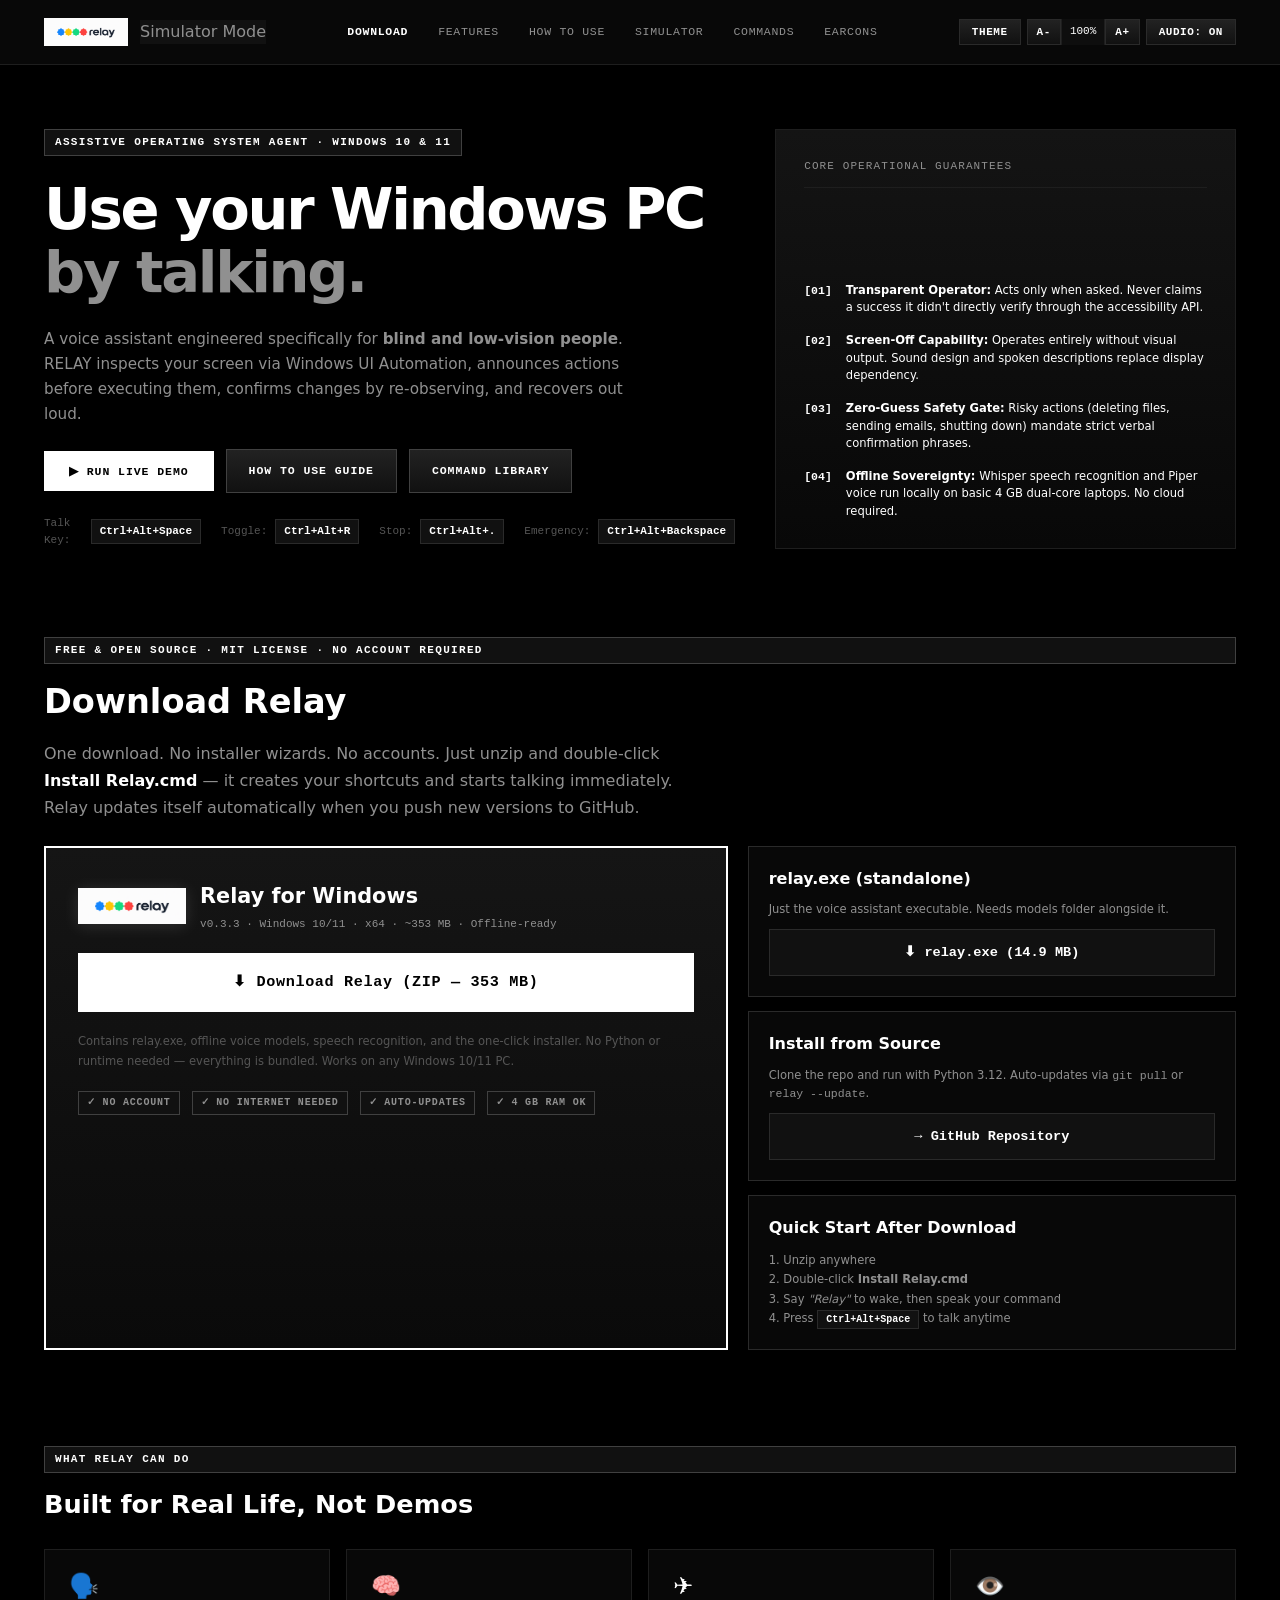
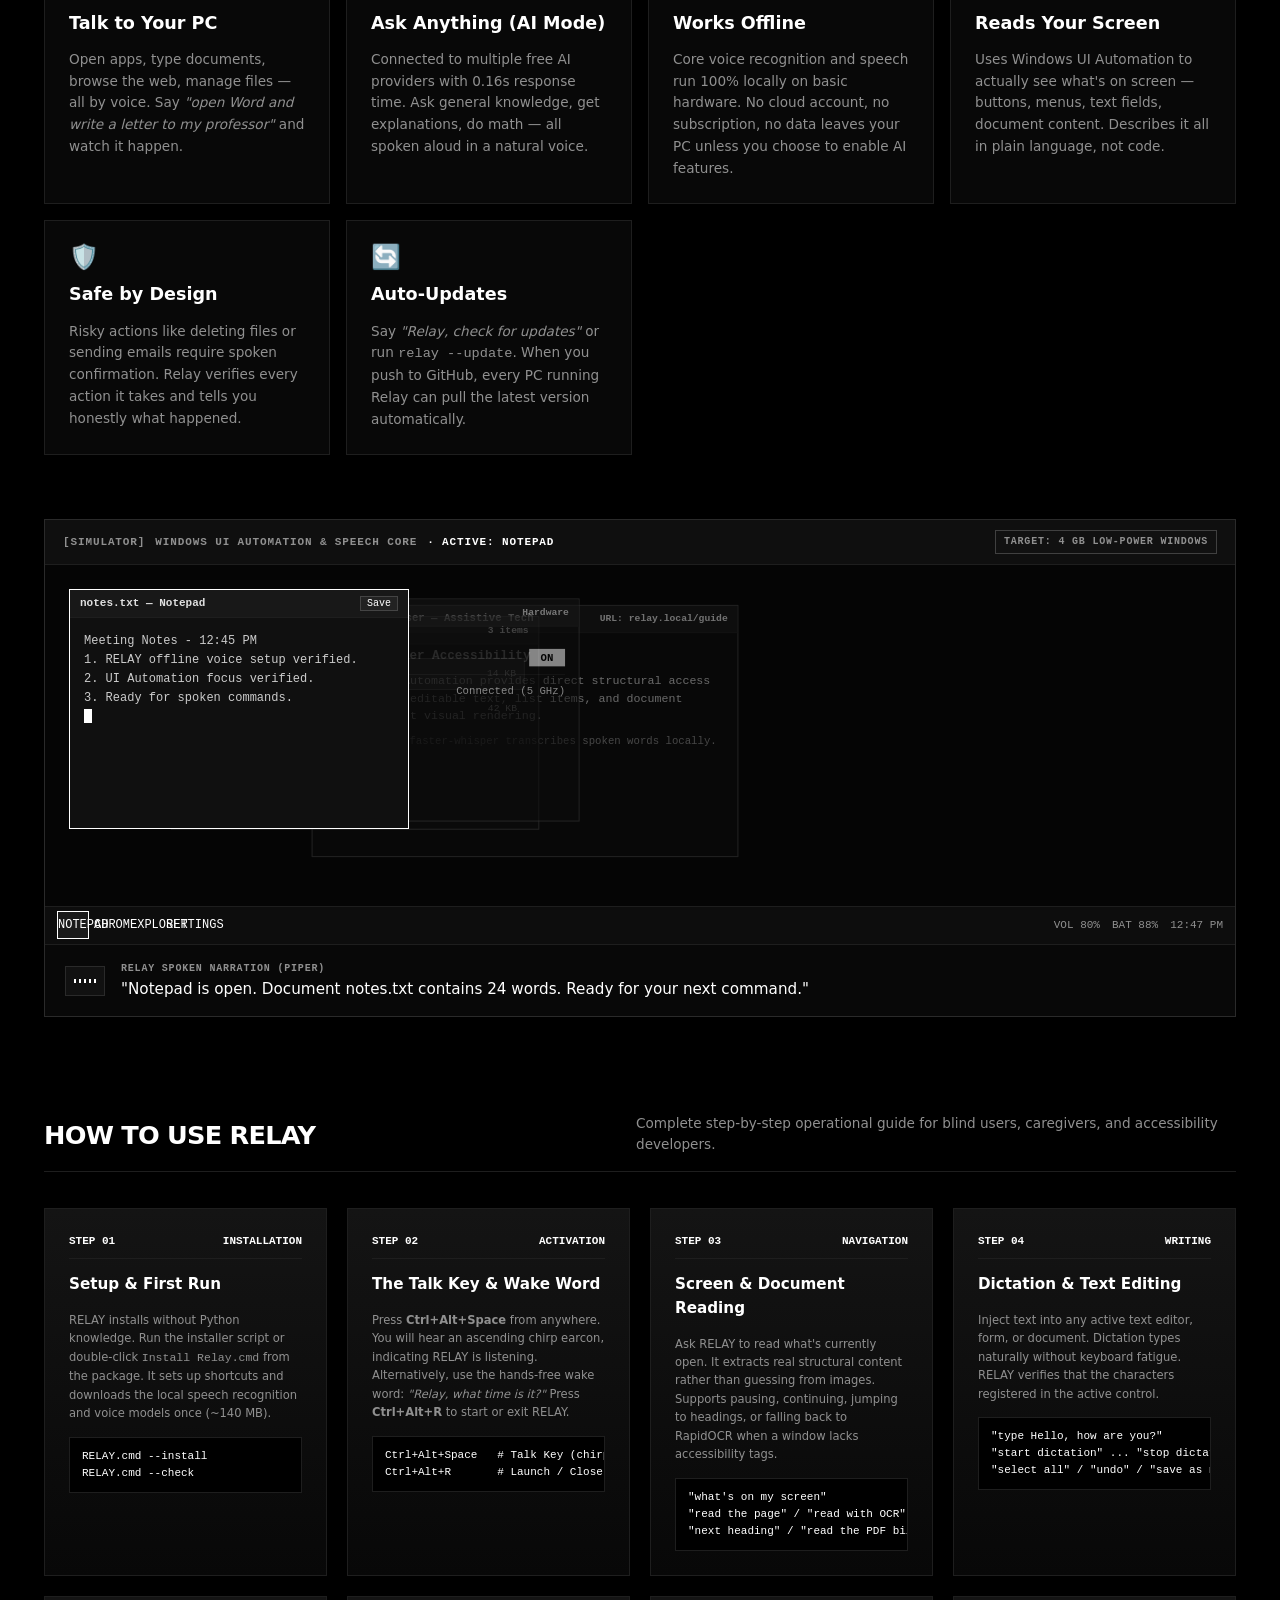
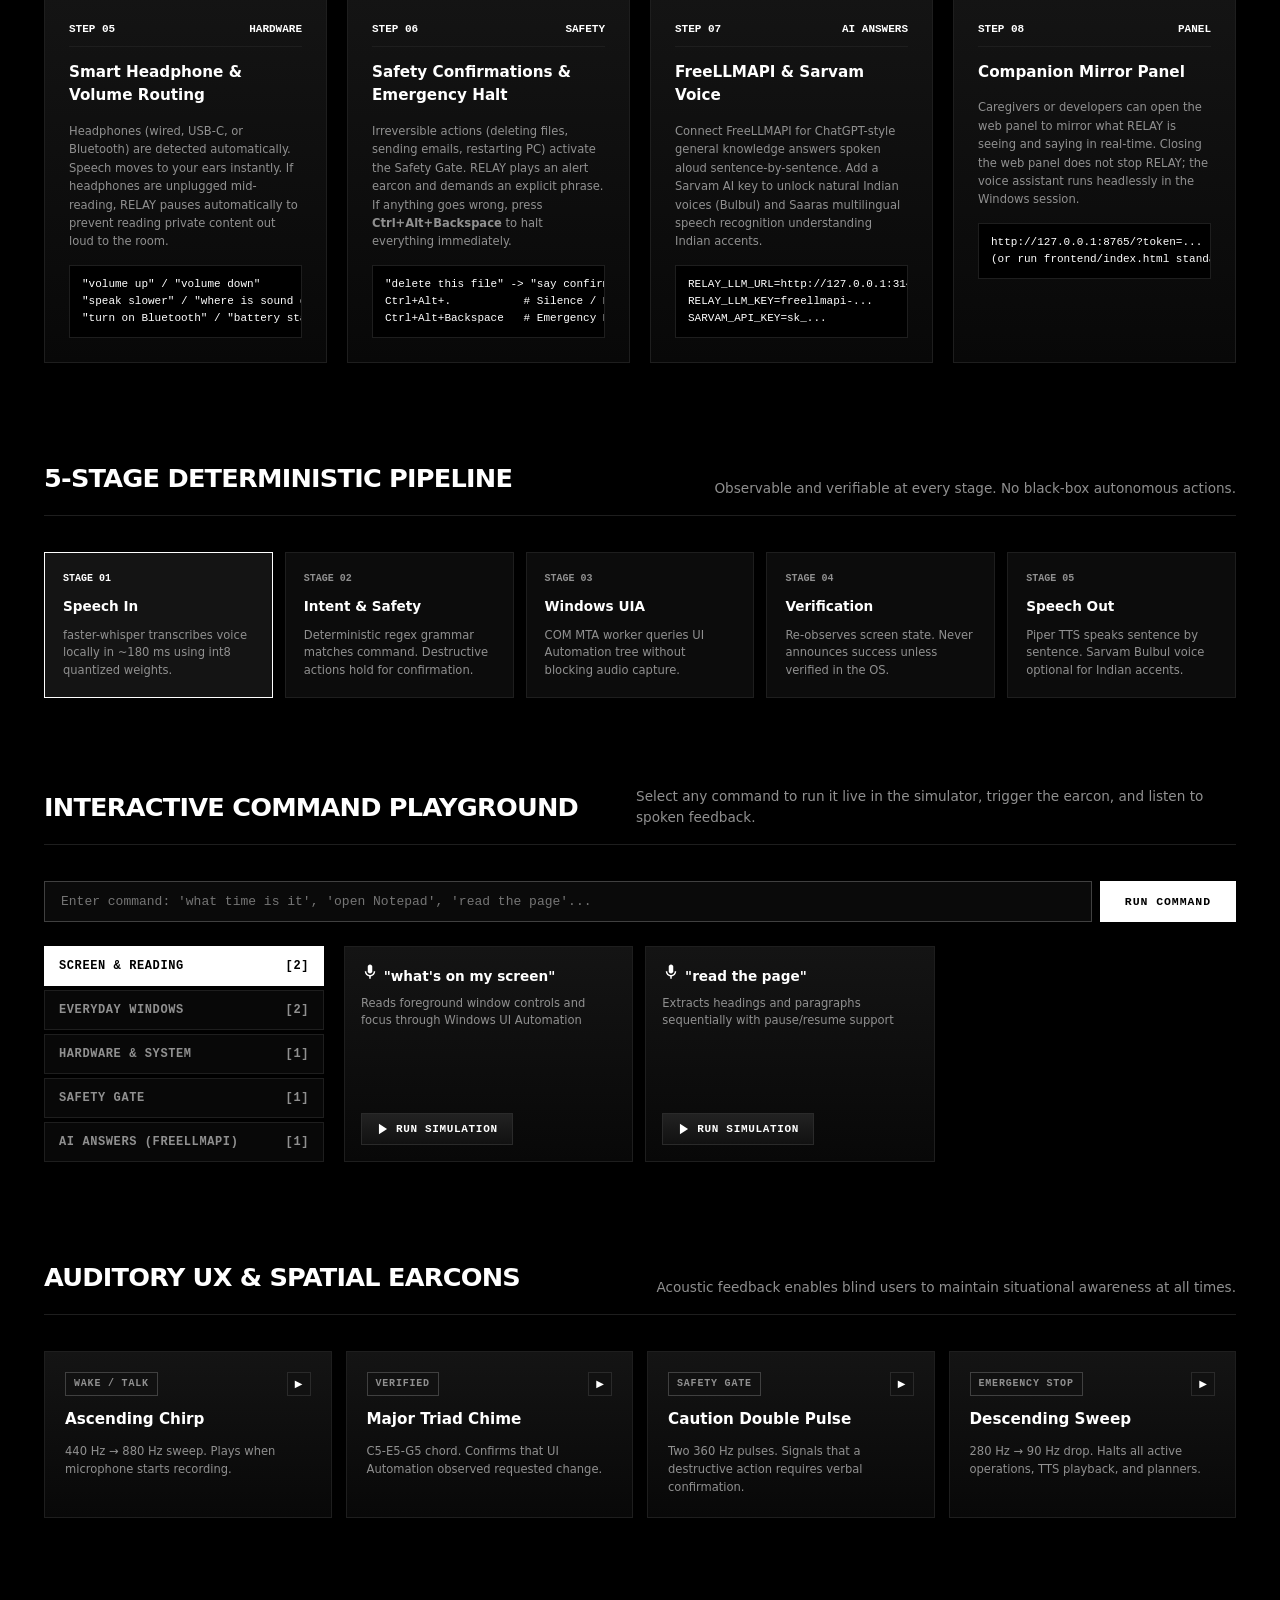
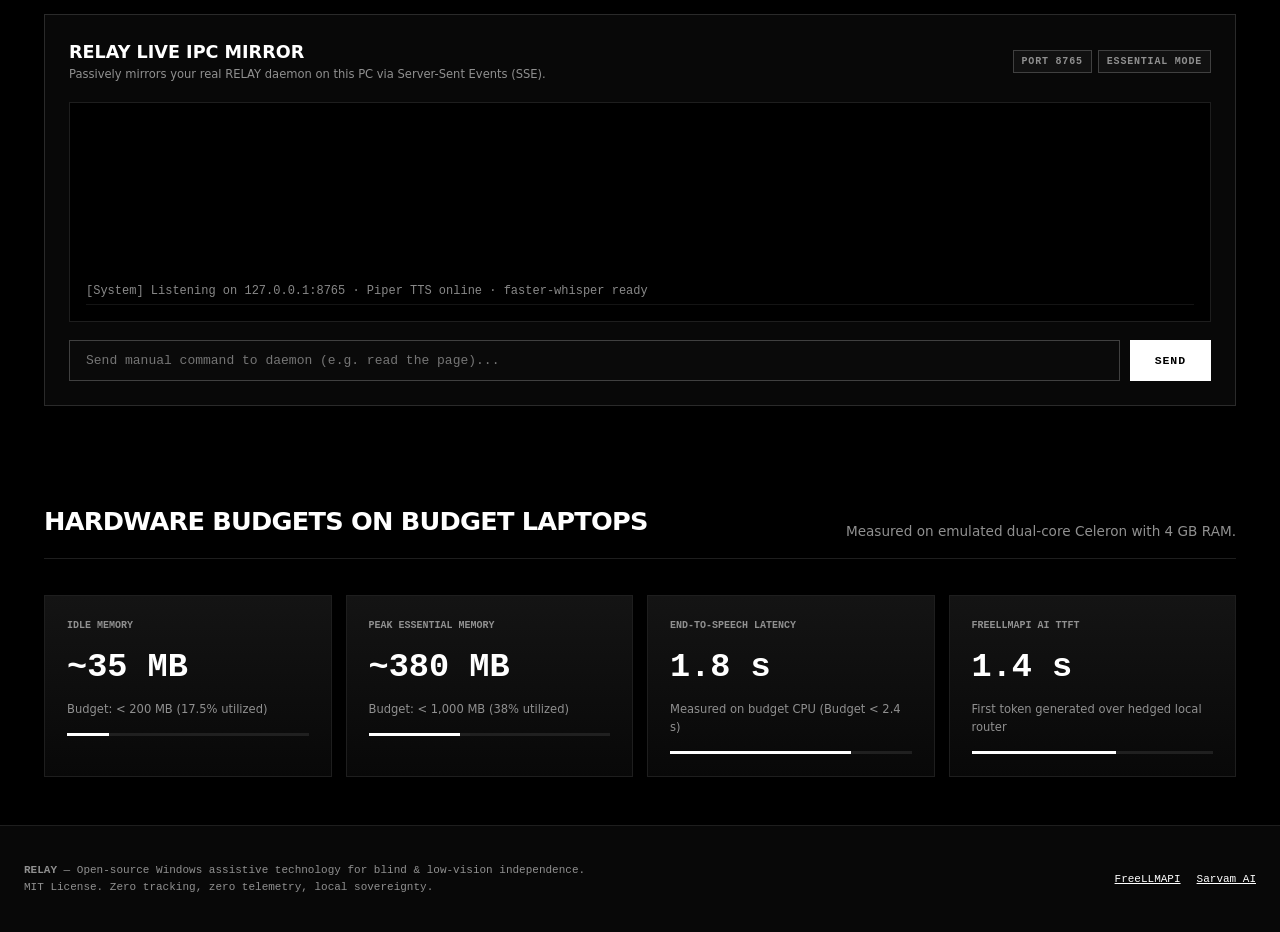
==== frontend/index.html @ c059db12 "v0.3.3: end-to-end production release — online AI routing, natural voice, auto-updates, download por" ====
<!DOCTYPE html>
<html lang="en" data-theme="dark">
<head>
  <meta charset="utf-8" />
  <meta name="viewport" content="width=device-width, initial-scale=1" />
  <title>RELAY — Accessible Windows Voice Assistant for Blind & Low-Vision Users</title>
  <meta name="description" content="RELAY is an accessible, transparent voice assistant designed for blind and low-vision individuals to use Windows 10 & 11 by talking. 100% offline core with UI Automation." />
  <link rel="stylesheet" href="style.css" />
</head>
<body>

  <!-- Screen Reader Live Announcer Region -->
  <div id="srAnnouncer" class="sr-only" role="status" aria-live="polite" aria-atomic="true"></div>

  <!-- Keyboard Skip Links -->
  <a href="#main-content" class="skip-link">Skip to main content</a>
  <a href="#how-to-use" class="skip-link">Skip to how to use guide</a>
  <a href="#simulator" class="skip-link">Skip to desktop simulator</a>
  <a href="#commands" class="skip-link">Skip to voice commands</a>

  <!-- Header -->
  <header class="app-header" role="banner">
    <div class="header-inner">
      <a href="#" class="brand" aria-label="RELAY Home">
        <img src="logo.png" alt="RELAY Logo" class="brand-logo-img" />
        <span class="sharp-badge live" id="ipcConnBadge">
          <span class="square-pulse" aria-hidden="true"></span>
          Live
        </span>
      </a>

      <!-- Navigation -->
      <nav class="nav-links" aria-label="Main Navigation">
        <a href="#download" class="nav-link" style="color:#ffffff; font-weight:700;">Download</a>
        <a href="#features" class="nav-link">Features</a>
        <a href="#how-to-use" class="nav-link">How to Use</a>
        <a href="#simulator" class="nav-link">Simulator</a>
        <a href="#commands" class="nav-link">Commands</a>
        <a href="#soundboard" class="nav-link">Earcons</a>
      </nav>

      <!-- Accessibility Toolset -->
      <div class="a11y-controls" role="toolbar" aria-label="Accessibility options">
        <button class="btn-ctrl" id="themeToggleBtn" type="button" title="Toggle Theme (Dark / High-Contrast / Light) [Alt+H]" aria-label="Toggle theme">
          <span>Theme</span>
        </button>

        <div style="display:flex; gap:1px; background:#1e1e1e;">
          <button class="btn-ctrl" id="fontMinusBtn" style="padding:6px 9px;" type="button" title="Decrease font size" aria-label="Decrease text size">A-</button>
          <span id="fontSizeIndicator" style="display:grid; place-items:center; font-family:var(--font-mono); font-size:11px; padding:0 8px; background:#0e0e0e; color:#fff;" aria-live="polite">100%</span>
          <button class="btn-ctrl" id="fontPlusBtn" style="padding:6px 9px;" type="button" title="Increase font size" aria-label="Increase text size">A+</button>
        </div>

        <button class="btn-ctrl active" id="soundToggleBtn" type="button" title="Toggle Sound Earcons" aria-label="Toggle audio cues" aria-pressed="true">
          <span>Audio: ON</span>
        </button>
      </div>
    </div>
  </header>

  <!-- Main Content -->
  <main id="main-content" role="main">

    <!-- Hero Section -->
    <section class="hero" aria-labelledby="hero-title">
      <div class="hero-grid">
        <div class="hero-copy">
          <div class="mono-tag">
            Assistive Operating System Agent · Windows 10 & 11
          </div>

          <h1 class="hero-title" id="hero-title">
            Use your Windows PC
            <span class="sub-heading">by talking.</span>
          </h1>

          <p class="hero-desc">
            A voice assistant engineered specifically for <strong>blind and low-vision people</strong>. RELAY inspects your screen via Windows UI Automation, announces actions before executing them, confirms changes by re-observing, and recovers out loud.
          </p>

          <div class="hero-actions">
            <button class="btn-sharp-primary" id="heroDemoBtn" type="button">
              <span>▶ Run Live Demo</span>
            </button>
            <a href="#how-to-use" class="btn-sharp-secondary">How to Use Guide</a>
            <a href="#commands" class="btn-sharp-secondary">Command Library</a>
          </div>

          <div class="keycap-row" aria-label="Keyboard Shortcuts">
            <span>Talk Key:</span> <kbd class="kbd">Ctrl+Alt+Space</kbd>
            <span style="margin-left:12px;">Toggle:</span> <kbd class="kbd">Ctrl+Alt+R</kbd>
            <span style="margin-left:12px;">Stop:</span> <kbd class="kbd">Ctrl+Alt+.</kbd>
            <span style="margin-left:12px;">Emergency:</span> <kbd class="kbd">Ctrl+Alt+Backspace</kbd>
          </div>
        </div>

        <!-- Principles Box -->
        <div class="hero-box">
          <div class="hero-box-header">Core Operational Guarantees</div>
          <ul class="principle-list">
            <li class="principle-item">
              <span class="principle-num">[01]</span>
              <span><strong>Transparent Operator:</strong> Acts only when asked. Never claims a success it didn't directly verify through the accessibility API.</span>
            </li>
            <li class="principle-item">
              <span class="principle-num">[02]</span>
              <span><strong>Screen-Off Capability:</strong> Operates entirely without visual output. Sound design and spoken descriptions replace display dependency.</span>
            </li>
            <li class="principle-item">
              <span class="principle-num">[03]</span>
              <span><strong>Zero-Guess Safety Gate:</strong> Risky actions (deleting files, sending emails, shutting down) mandate strict verbal confirmation phrases.</span>
            </li>
            <li class="principle-item">
              <span class="principle-num">[04]</span>
              <span><strong>Offline Sovereignty:</strong> Whisper speech recognition and Piper voice run locally on basic 4 GB dual-core laptops. No cloud required.</span>
            </li>
          </ul>
        </div>
      </div>
    </section>

    <!-- ============================================================
         DOWNLOAD PORTAL
         ============================================================ -->
    <section class="download-section" id="download" aria-labelledby="dl-heading">
      <div class="mono-tag">Free &amp; Open Source · MIT License · No Account Required</div>
      <h2 id="dl-heading" style="font-size:var(--text-3xl); font-weight:800; color:#ffffff; margin:12px 0;">
        Download Relay
      </h2>
      <p style="color:var(--text-secondary); max-width:640px; line-height:1.7;">
        One download. No installer wizards. No accounts. Just unzip and double-click
        <strong style="color:#fff">Install Relay.cmd</strong> — it creates your shortcuts and starts talking immediately.
        Relay updates itself automatically when you push new versions to GitHub.
      </p>

      <div class="download-grid">
        <!-- Primary Download Card -->
        <div class="download-hero-card">
          <div style="display:flex; align-items:center; gap:14px;">
            <img src="logo.png" alt="" class="hero-logo-img" style="max-height:36px;" />
            <div>
              <div style="font-size:var(--text-xl); font-weight:800; color:#fff;">Relay for Windows</div>
              <div style="font-family:var(--font-mono); font-size:11px; color:var(--text-secondary); margin-top:4px;">
                v0.3.3 · Windows 10/11 · x64 · ~353 MB · Offline-ready
              </div>
            </div>
          </div>

          <a href="downloads/Relay-v0.3.3-Windows-x64.zip" class="btn-download-primary" download>
            ⬇ Download Relay (ZIP — 353 MB)
          </a>

          <div style="font-size:var(--text-xs); color:var(--text-muted); line-height:1.7;">
            Contains relay.exe, offline voice models, speech recognition, and the one-click installer.
            No Python or runtime needed — everything is bundled. Works on any Windows 10/11 PC.
          </div>

          <div style="display:flex; gap:12px; flex-wrap:wrap;">
            <span class="sharp-badge">✓ No account</span>
            <span class="sharp-badge">✓ No internet needed</span>
            <span class="sharp-badge">✓ Auto-updates</span>
            <span class="sharp-badge">✓ 4 GB RAM OK</span>
          </div>
        </div>

        <!-- Side Options -->
        <div class="download-side-col">
          <div class="download-option-card">
            <div style="font-weight:700; color:#fff;">relay.exe (standalone)</div>
            <div style="font-size:var(--text-xs); color:var(--text-secondary);">
              Just the voice assistant executable. Needs models folder alongside it.
            </div>
            <a href="downloads/relay.exe" class="btn-download-secondary" download>
              ⬇ relay.exe (14.9 MB)
            </a>
          </div>

          <div class="download-option-card">
            <div style="font-weight:700; color:#fff;">Install from Source</div>
            <div style="font-size:var(--text-xs); color:var(--text-secondary);">
              Clone the repo and run with Python 3.12. Auto-updates via <code>git pull</code> or <code>relay --update</code>.
            </div>
            <a href="https://github.com/nagasaipradhyumnapoola/relay" target="_blank" class="btn-download-secondary">
              → GitHub Repository
            </a>
          </div>

          <div class="download-option-card">
            <div style="font-weight:700; color:#fff;">Quick Start After Download</div>
            <div style="font-size:var(--text-xs); color:var(--text-secondary); line-height:1.7;">
              1. Unzip anywhere<br>
              2. Double-click <strong>Install Relay.cmd</strong><br>
              3. Say <em>"Relay"</em> to wake, then speak your command<br>
              4. Press <kbd class="kbd" style="font-size:10px;">Ctrl+Alt+Space</kbd> to talk anytime
            </div>
          </div>
        </div>
      </div>
    </section>

    <!-- ============================================================
         FEATURES SHOWCASE
         ============================================================ -->
    <section class="download-section" id="features" aria-labelledby="features-heading">
      <div class="mono-tag">What Relay Can Do</div>
      <h2 id="features-heading" style="font-size:var(--text-2xl); font-weight:800; color:#ffffff; margin:12px 0;">
        Built for Real Life, Not Demos
      </h2>

      <div class="breakthrough-grid">
        <div class="breakthrough-card">
          <div class="breakthrough-icon">🗣️</div>
          <div class="breakthrough-title">Talk to Your PC</div>
          <div class="breakthrough-desc">
            Open apps, type documents, browse the web, manage files — all by voice.
            Say <em>"open Word and write a letter to my professor"</em> and watch it happen.
          </div>
        </div>

        <div class="breakthrough-card">
          <div class="breakthrough-icon">🧠</div>
          <div class="breakthrough-title">Ask Anything (AI Mode)</div>
          <div class="breakthrough-desc">
            Connected to multiple free AI providers with 0.16s response time. Ask general knowledge,
            get explanations, do math — all spoken aloud in a natural voice.
          </div>
        </div>

        <div class="breakthrough-card">
          <div class="breakthrough-icon">✈️</div>
          <div class="breakthrough-title">Works Offline</div>
          <div class="breakthrough-desc">
            Core voice recognition and speech run 100% locally on basic hardware.
            No cloud account, no subscription, no data leaves your PC unless you choose to enable AI features.
          </div>
        </div>

        <div class="breakthrough-card">
          <div class="breakthrough-icon">👁️</div>
          <div class="breakthrough-title">Reads Your Screen</div>
          <div class="breakthrough-desc">
            Uses Windows UI Automation to actually see what's on screen — buttons, menus, text fields,
            document content. Describes it all in plain language, not code.
          </div>
        </div>

        <div class="breakthrough-card">
          <div class="breakthrough-icon">🛡️</div>
          <div class="breakthrough-title">Safe by Design</div>
          <div class="breakthrough-desc">
            Risky actions like deleting files or sending emails require spoken confirmation.
            Relay verifies every action it takes and tells you honestly what happened.
          </div>
        </div>

        <div class="breakthrough-card">
          <div class="breakthrough-icon">🔄</div>
          <div class="breakthrough-title">Auto-Updates</div>
          <div class="breakthrough-desc">
            Say <em>"Relay, check for updates"</em> or run <code>relay --update</code>.
            When you push to GitHub, every PC running Relay can pull the latest version automatically.
          </div>
        </div>
      </div>
    </section>

    <!-- Interactive Desktop & UI Automation Simulator -->
    <section class="hero" id="simulator" style="padding-top:16px;" aria-labelledby="sim-heading">
      <div class="sim-container">
        <!-- Simulator Window Header -->
        <div class="sim-header">
          <div class="sim-title" id="sim-heading">
            <span>[SIMULATOR]</span>
            <span>Windows UI Automation & Speech Core</span>
            <span style="color:#ffffff;">· Active: <span id="currentActiveApp">Notepad</span></span>
          </div>
          <div class="sharp-badge">
            Target: 4 GB Low-Power Windows
          </div>
        </div>

        <!-- Simulated Desktop Canvas -->
        <div class="sim-desktop" id="simDesktop" aria-label="Simulated Windows Desktop">

          <!-- UI Automation Dynamic Highlight Box -->
          <div class="sim-focus-box" id="simFocusBox" aria-hidden="true"></div>

          <!-- App Window: Notepad -->
          <div class="sim-app-window active" id="simNotepadWindow" style="top:24px; left:24px; width:340px; height:240px;">
            <div class="sim-app-titlebar">
              <span>notes.txt — Notepad</span>
              <button id="notepadSaveBtn" style="background:#222; border:1px solid #444; color:#fff; padding:1px 6px; font-size:10px; font-family:var(--font-mono); cursor:pointer;">Save</button>
            </div>
            <div class="sim-app-content" id="simNotepadContent">
              Meeting Notes - 12:45 PM<br />
              1. RELAY offline voice setup verified.<br />
              2. UI Automation focus verified.<br />
              3. Ready for spoken commands.<br />
              <span style="display:inline-block; width:8px; height:14px; background:#fff; animation:squareBlink 1s infinite;"></span>
            </div>
          </div>

          <!-- App Window: Google Chrome -->
          <div class="sim-app-window inactive" id="simChromeWindow" style="top:36px; left:260px; width:440px; height:260px;">
            <div class="sim-app-titlebar">
              <span>Chromium Browser — Assistive Tech</span>
              <span style="font-size:10px;">URL: relay.local/guide</span>
            </div>
            <div class="sim-app-content">
              <h4 style="color:#ffffff; margin-bottom:6px; font-size:13px;">Screen Reader Accessibility</h4>
              <p id="chromeArticleP1" style="line-height:1.5; margin-bottom:8px;">
                Windows UI Automation provides direct structural access to buttons, editable text, list items, and document trees without visual rendering.
              </p>
              <p style="color:#888; font-size:11px;">Paragraph 2: faster-whisper transcribes spoken words locally.</p>
            </div>
          </div>

          <!-- App Window: File Explorer -->
          <div class="sim-app-window inactive" id="simExplorerWindow" style="top:48px; left:120px; width:380px; height:220px;">
            <div class="sim-app-titlebar">
              <span>File Explorer — Documents</span>
              <span style="font-size:10px;">3 items</span>
            </div>
            <div class="sim-app-content">
              <div id="explorerSelectedItem" style="padding:6px 8px; background:#222; border:1px solid #444; display:flex; align-items:center; gap:8px;">
                <span>[FILE]</span>
                <strong>report-draft.docx</strong>
                <span style="margin-left:auto; font-size:10px; color:#888;">14 KB</span>
              </div>
              <div style="padding:6px 8px; display:flex; align-items:center; gap:8px; margin-top:4px;">
                <span>[FILE]</span>
                <span>budget-2026.xlsx</span>
                <span style="margin-left:auto; font-size:10px; color:#888;">42 KB</span>
              </div>
            </div>
          </div>

          <!-- App Window: Windows Settings -->
          <div class="sim-app-window inactive" id="simSettingsWindow" style="top:30px; left:180px; width:360px; height:230px;">
            <div class="sim-app-titlebar">
              <span>Windows Settings — Devices</span>
              <span style="font-size:10px;">Hardware</span>
            </div>
            <div class="sim-app-content">
              <div style="display:flex; justify-content:space-between; align-items:center; padding:8px 0; border-bottom:1px solid #222;">
                <span>Bluetooth</span>
                <button id="btToggleSwitch" style="background:#ffffff; color:#000; border:none; padding:3px 12px; font-weight:800; font-size:11px; font-family:var(--font-mono);">ON</button>
              </div>
              <div style="display:flex; justify-content:space-between; align-items:center; padding:8px 0;">
                <span>Wi-Fi Network</span>
                <span style="color:#ffffff; font-size:11px;">Connected (5 GHz)</span>
              </div>
            </div>
          </div>

          <!-- Taskbar -->
          <div class="sim-taskbar" role="toolbar" aria-label="Simulated Windows Taskbar">
            <div class="sim-taskbar-apps">
              <button class="sim-taskbar-icon running" id="tbNotepad" type="button" title="Notepad">NOTEPAD</button>
              <button class="sim-taskbar-icon" id="tbChrome" type="button" title="Chrome">CHROME</button>
              <button class="sim-taskbar-icon" id="tbExplorer" type="button" title="File Explorer">EXPLORER</button>
              <button class="sim-taskbar-icon" id="tbSettings" type="button" title="Settings">SETTINGS</button>
            </div>
            <div class="sim-taskbar-tray">
              <span>VOL 80%</span>
              <span>BAT 88%</span>
              <span id="desktopClock">12:47 PM</span>
            </div>
          </div>

        </div>

        <!-- Spoken Audio Narration Banner -->
        <div class="sim-speech-banner" role="region" aria-label="Speech Output">
          <div class="sim-waveform-box" id="simWaveform" title="Speech audio waveform" aria-hidden="true">
            <span class="waveform-bar"></span>
            <span class="waveform-bar"></span>
            <span class="waveform-bar"></span>
            <span class="waveform-bar"></span>
            <span class="waveform-bar"></span>
          </div>
          <div>
            <div class="sim-voice-tag" id="simVoiceTag">RELAY Spoken Narration (Piper)</div>
            <div class="sim-speech-text" id="simSpeechText" aria-live="polite">
              "Notepad is open. Document notes.txt contains 24 words. Ready for your next command."
            </div>
          </div>
        </div>
      </div>
    </section>

    <!-- Comprehensive HOW TO USE Section -->
    <section class="how-to-section" id="how-to-use" aria-labelledby="how-to-heading">
      <div class="section-head">
        <h2 id="how-to-heading">How to Use RELAY</h2>
        <p>Complete step-by-step operational guide for blind users, caregivers, and accessibility developers.</p>
      </div>

      <div class="how-to-grid">
        <!-- Step 1 -->
        <div class="how-to-card">
          <div class="how-to-step-num">
            <span>STEP 01</span>
            <span>INSTALLATION</span>
          </div>
          <h3>Setup & First Run</h3>
          <p>
            RELAY installs without Python knowledge. Run the installer script or double-click <code>Install Relay.cmd</code> from the package. It sets up shortcuts and downloads the local speech recognition and voice models once (~140 MB).
          </p>
          <div class="code-snippet">RELAY.cmd --install
RELAY.cmd --check</div>
        </div>

        <!-- Step 2 -->
        <div class="how-to-card">
          <div class="how-to-step-num">
            <span>STEP 02</span>
            <span>ACTIVATION</span>
          </div>
          <h3>The Talk Key & Wake Word</h3>
          <p>
            Press <strong>Ctrl+Alt+Space</strong> from anywhere. You will hear an ascending chirp earcon, indicating RELAY is listening. Alternatively, use the hands-free wake word: <em>"Relay, what time is it?"</em> Press <strong>Ctrl+Alt+R</strong> to start or exit RELAY.
          </p>
          <div class="code-snippet">Ctrl+Alt+Space   # Talk Key (chirp)
Ctrl+Alt+R       # Launch / Close RELAY</div>
        </div>

        <!-- Step 3 -->
        <div class="how-to-card">
          <div class="how-to-step-num">
            <span>STEP 03</span>
            <span>NAVIGATION</span>
          </div>
          <h3>Screen & Document Reading</h3>
          <p>
            Ask RELAY to read what's currently open. It extracts real structural content rather than guessing from images. Supports pausing, continuing, jumping to headings, or falling back to RapidOCR when a window lacks accessibility tags.
          </p>
          <div class="code-snippet">"what's on my screen"
"read the page" / "read with OCR"
"next heading" / "read the PDF bill"</div>
        </div>

        <!-- Step 4 -->
        <div class="how-to-card">
          <div class="how-to-step-num">
            <span>STEP 04</span>
            <span>WRITING</span>
          </div>
          <h3>Dictation & Text Editing</h3>
          <p>
            Inject text into any active text editor, form, or document. Dictation types naturally without keyboard fatigue. RELAY verifies that the characters registered in the active control.
          </p>
          <div class="code-snippet">"type Hello, how are you?"
"start dictation" ... "stop dictation"
"select all" / "undo" / "save as notes"</div>
        </div>

        <!-- Step 5 -->
        <div class="how-to-card">
          <div class="how-to-step-num">
            <span>STEP 05</span>
            <span>HARDWARE</span>
          </div>
          <h3>Smart Headphone & Volume Routing</h3>
          <p>
            Headphones (wired, USB-C, or Bluetooth) are detected automatically. Speech moves to your ears instantly. If headphones are unplugged mid-reading, RELAY pauses automatically to prevent reading private content out loud to the room.
          </p>
          <div class="code-snippet">"volume up" / "volume down"
"speak slower" / "where is sound going"
"turn on Bluetooth" / "battery status"</div>
        </div>

        <!-- Step 6 -->
        <div class="how-to-card">
          <div class="how-to-step-num">
            <span>STEP 06</span>
            <span>SAFETY</span>
          </div>
          <h3>Safety Confirmations & Emergency Halt</h3>
          <p>
            Irreversible actions (deleting files, sending emails, restarting PC) activate the Safety Gate. RELAY plays an alert earcon and demands an explicit phrase. If anything goes wrong, press <strong>Ctrl+Alt+Backspace</strong> to halt everything immediately.
          </p>
          <div class="code-snippet">"delete this file" -> "say confirm delete"
Ctrl+Alt+.           # Silence / Pause
Ctrl+Alt+Backspace   # Emergency Halt</div>
        </div>

        <!-- Step 7 -->
        <div class="how-to-card">
          <div class="how-to-step-num">
            <span>STEP 07</span>
            <span>AI ANSWERS</span>
          </div>
          <h3>FreeLLMAPI & Sarvam Voice</h3>
          <p>
            Connect FreeLLMAPI for ChatGPT-style general knowledge answers spoken aloud sentence-by-sentence. Add a Sarvam AI key to unlock natural Indian voices (Bulbul) and Saaras multilingual speech recognition understanding Indian accents.
          </p>
          <div class="code-snippet">RELAY_LLM_URL=http://127.0.0.1:31415/v1
RELAY_LLM_KEY=freellmapi-...
SARVAM_API_KEY=sk_...</div>
        </div>

        <!-- Step 8 -->
        <div class="how-to-card">
          <div class="how-to-step-num">
            <span>STEP 08</span>
            <span>PANEL</span>
          </div>
          <h3>Companion Mirror Panel</h3>
          <p>
            Caregivers or developers can open the web panel to mirror what RELAY is seeing and saying in real-time. Closing the web panel does not stop RELAY; the voice assistant runs headlessly in the Windows session.
          </p>
          <div class="code-snippet">http://127.0.0.1:8765/?token=...
(or run frontend/index.html standalone)</div>
        </div>
      </div>
    </section>

    <!-- Transparent Operator Pipeline Stepper -->
    <section class="pipeline-section" id="pipeline" aria-labelledby="pipeline-heading">
      <div class="section-head">
        <h2 id="pipeline-heading">5-Stage Deterministic Pipeline</h2>
        <p>Observable and verifiable at every stage. No black-box autonomous actions.</p>
      </div>

      <div class="pipeline-stepper" id="pipelineStepper" role="list" aria-label="Execution Pipeline Steps">
        <div class="pipe-card active-step" id="pipeStep-0" role="listitem">
          <span class="pipe-badge">STAGE 01</span>
          <h3>Speech In</h3>
          <p>faster-whisper transcribes voice locally in ~180 ms using int8 quantized weights.</p>
        </div>
        <div class="pipe-card" id="pipeStep-1" role="listitem">
          <span class="pipe-badge">STAGE 02</span>
          <h3>Intent & Safety</h3>
          <p>Deterministic regex grammar matches command. Destructive actions hold for confirmation.</p>
        </div>
        <div class="pipe-card" id="pipeStep-2" role="listitem">
          <span class="pipe-badge">STAGE 03</span>
          <h3>Windows UIA</h3>
          <p>COM MTA worker queries UI Automation tree without blocking audio capture.</p>
        </div>
        <div class="pipe-card" id="pipeStep-3" role="listitem">
          <span class="pipe-badge">STAGE 04</span>
          <h3>Verification</h3>
          <p>Re-observes screen state. Never announces success unless verified in the OS.</p>
        </div>
        <div class="pipe-card" id="pipeStep-4" role="listitem">
          <span class="pipe-badge">STAGE 05</span>
          <h3>Speech Out</h3>
          <p>Piper TTS speaks sentence by sentence. Sarvam Bulbul voice optional for Indian accents.</p>
        </div>
      </div>
    </section>

    <!-- Voice Command Playground -->
    <section class="playground-section" id="commands" aria-labelledby="commands-heading">
      <div class="section-head">
        <h2 id="commands-heading">Interactive Command Playground</h2>
        <p>Select any command to run it live in the simulator, trigger the earcon, and listen to spoken feedback.</p>
      </div>

      <!-- Custom Command Input Bar -->
      <form id="customCmdForm" style="display:flex; gap:8px; margin-bottom:24px;" role="search" aria-label="Try a custom command">
        <label for="customCmdInput" class="sr-only">Type or state a command</label>
        <input type="text" id="customCmdInput" class="mirror-input" placeholder="Enter command: 'what time is it', 'open Notepad', 'read the page'..." autocomplete="off" />
        <button type="submit" class="btn-sharp-primary" style="flex-shrink:0;">
          <span>Run Command</span>
        </button>
      </form>

      <div class="playground-grid">
        <!-- Categories -->
        <aside class="category-nav" role="tablist" aria-label="Command categories">
          <button class="cat-btn active" role="tab" aria-selected="true" data-category="screen">
            <span>Screen & Reading</span>
            <span>[2]</span>
          </button>
          <button class="cat-btn" role="tab" aria-selected="false" data-category="everyday">
            <span>Everyday Windows</span>
            <span>[2]</span>
          </button>
          <button class="cat-btn" role="tab" aria-selected="false" data-category="hardware">
            <span>Hardware & System</span>
            <span>[1]</span>
          </button>
          <button class="cat-btn" role="tab" aria-selected="false" data-category="safety">
            <span>Safety Gate</span>
            <span>[1]</span>
          </button>
          <button class="cat-btn" role="tab" aria-selected="false" data-category="ai">
            <span>AI Answers (FreeLLMAPI)</span>
            <span>[1]</span>
          </button>
        </aside>

        <!-- Command Cards -->
        <div class="command-cards-container" id="commandCardsGrid" role="tabpanel" aria-label="Commands">
          <!-- Dynamically populated via JS -->
        </div>
      </div>
    </section>

    <!-- Sound Design & Earcon Soundboard -->
    <section class="soundboard-section" id="soundboard" aria-labelledby="sound-heading">
      <div class="section-head">
        <h2 id="sound-heading">Auditory UX & Spatial Earcons</h2>
        <p>Acoustic feedback enables blind users to maintain situational awareness at all times.</p>
      </div>

      <div class="soundboard-grid">
        <div class="sound-card" data-sound="listen" tabindex="0" role="button" aria-label="Play Wake and Listen Earcon">
          <div class="sound-header">
            <span class="sharp-badge">WAKE / TALK</span>
            <div class="sound-play-icon" aria-hidden="true">▶</div>
          </div>
          <h3 style="font-size:var(--text-base); font-weight:700;">Ascending Chirp</h3>
          <p style="font-size:var(--text-xs); color:var(--text-secondary);">440 Hz → 880 Hz sweep. Plays when microphone starts recording.</p>
        </div>

        <div class="sound-card" data-sound="success" tabindex="0" role="button" aria-label="Play Verified Success Earcon">
          <div class="sound-header">
            <span class="sharp-badge">VERIFIED</span>
            <div class="sound-play-icon" aria-hidden="true">▶</div>
          </div>
          <h3 style="font-size:var(--text-base); font-weight:700;">Major Triad Chime</h3>
          <p style="font-size:var(--text-xs); color:var(--text-secondary);">C5-E5-G5 chord. Confirms that UI Automation observed requested change.</p>
        </div>

        <div class="sound-card" data-sound="alert" tabindex="0" role="button" aria-label="Play Safety Warning Earcon">
          <div class="sound-header">
            <span class="sharp-badge">SAFETY GATE</span>
            <div class="sound-play-icon" aria-hidden="true">▶</div>
          </div>
          <h3 style="font-size:var(--text-base); font-weight:700;">Caution Double Pulse</h3>
          <p style="font-size:var(--text-xs); color:var(--text-secondary);">Two 360 Hz pulses. Signals that a destructive action requires verbal confirmation.</p>
        </div>

        <div class="sound-card" data-sound="halt" tabindex="0" role="button" aria-label="Play Emergency Halt Earcon">
          <div class="sound-header">
            <span class="sharp-badge">EMERGENCY STOP</span>
            <div class="sound-play-icon" aria-hidden="true">▶</div>
          </div>
          <h3 style="font-size:var(--text-base); font-weight:700;">Descending Sweep</h3>
          <p style="font-size:var(--text-xs); color:var(--text-secondary);">280 Hz → 90 Hz drop. Halts all active operations, TTS playback, and planners.</p>
        </div>
      </div>
    </section>

    <!-- Live RELAY Daemon IPC Mirror & Console -->
    <section class="ipc-mirror-section" id="mirror" aria-labelledby="mirror-heading">
      <div class="mirror-panel">
        <div style="display:flex; justify-content:space-between; align-items:center; flex-wrap:wrap; gap:10px;">
          <div>
            <h2 id="mirror-heading" style="font-size:var(--text-lg); font-weight:800; text-transform:uppercase;">RELAY Live IPC Mirror</h2>
            <p style="font-size:var(--text-xs); color:var(--text-secondary);">
              Passively mirrors your real RELAY daemon on this PC via Server-Sent Events (SSE).
            </p>
          </div>
          <div style="display:flex; gap:6px;">
            <span class="sharp-badge">PORT 8765</span>
            <span class="sharp-badge">ESSENTIAL MODE</span>
          </div>
        </div>

        <div class="mirror-log-terminal" id="mirrorTerminal" role="log" aria-live="polite" aria-label="Live event telemetry log">
          <div class="terminal-entry perception">[System] Listening on 127.0.0.1:8765 · Piper TTS online · faster-whisper ready</div>
        </div>

        <div class="mirror-input-row">
          <input type="text" class="mirror-input" id="mirrorCmdInput" placeholder="Send manual command to daemon (e.g. read the page)..." />
          <button class="btn-sharp-primary" id="mirrorSendBtn" type="button">Send</button>
        </div>
      </div>
    </section>

    <!-- Telemetry & Performance Benchmarks -->
    <section class="metrics-section" aria-labelledby="metrics-heading">
      <div class="section-head">
        <h2 id="metrics-heading">Hardware Budgets on Budget Laptops</h2>
        <p>Measured on emulated dual-core Celeron with 4 GB RAM.</p>
      </div>

      <div class="metrics-grid">
        <div class="metric-card">
          <span style="font-family:var(--font-mono); font-size:10px; text-transform:uppercase; color:var(--text-secondary); font-weight:700;">Idle Memory</span>
          <div class="metric-val">~35 MB</div>
          <span class="metric-sub">Budget: &lt; 200 MB (17.5% utilized)</span>
          <div class="bar-track"><div class="bar-fill" style="width: 17.5%;"></div></div>
        </div>

        <div class="metric-card">
          <span style="font-family:var(--font-mono); font-size:10px; text-transform:uppercase; color:var(--text-secondary); font-weight:700;">Peak Essential Memory</span>
          <div class="metric-val">~380 MB</div>
          <span class="metric-sub">Budget: &lt; 1,000 MB (38% utilized)</span>
          <div class="bar-track"><div class="bar-fill" style="width: 38%;"></div></div>
        </div>

        <div class="metric-card">
          <span style="font-family:var(--font-mono); font-size:10px; text-transform:uppercase; color:var(--text-secondary); font-weight:700;">End-to-Speech Latency</span>
          <div class="metric-val">1.8 s</div>
          <span class="metric-sub">Measured on budget CPU (Budget &lt; 2.4 s)</span>
          <div class="bar-track"><div class="bar-fill" style="width: 75%;"></div></div>
        </div>

        <div class="metric-card">
          <span style="font-family:var(--font-mono); font-size:10px; text-transform:uppercase; color:var(--text-secondary); font-weight:700;">FreeLLMAPI AI TTFT</span>
          <div class="metric-val">1.4 s</div>
          <span class="metric-sub">First token generated over hedged local router</span>
          <div class="bar-track"><div class="bar-fill" style="width: 60%;"></div></div>
        </div>
      </div>
    </section>

  </main>

  <!-- Footer -->
  <footer class="app-footer" role="contentinfo">
    <div class="footer-inner">
      <div class="footer-text">
        <strong>RELAY</strong> — Open-source Windows assistive technology for blind & low-vision independence.<br />
        MIT License. Zero tracking, zero telemetry, local sovereignty.
      </div>
      <div style="display:flex; gap:16px; font-family:var(--font-mono); font-size:11px;">
        <a href="https://github.com/tashfeenahmed/freellmapi" target="_blank" rel="noopener noreferrer" style="color:#ffffff;">FreeLLMAPI</a>
        <a href="https://dashboard.sarvam.ai" target="_blank" rel="noopener noreferrer" style="color:#ffffff;">Sarvam AI</a>
      </div>
    </div>
  </footer>

  <script src="app.js"></script>
</body>
</html>
---- frontend/style.css ----
/* ==========================================================================
   RELAY — ARCHITECTURAL BLACK & GRAY MINIMALIST DESIGN SYSTEM
   Inspired by Sarvam.ai Sovereign AI Aesthetic | Zero Oval/Pill Shapes
   Sharp Geometries, Monochrome Precision, High-Contrast Accessibility
   ========================================================================== */

:root {
  /* Dynamic font scaling */
  --font-scale: 1;
  --text-xs: calc(0.72rem * var(--font-scale));
  --text-sm: calc(0.85rem * var(--font-scale));
  --text-base: calc(0.95rem * var(--font-scale));
  --text-lg: calc(1.1rem * var(--font-scale));
  --text-xl: calc(1.3rem * var(--font-scale));
  --text-2xl: calc(1.6rem * var(--font-scale));
  --text-3xl: calc(2.1rem * var(--font-scale));
  --text-4xl: calc(2.8rem * var(--font-scale));
  
  /* Precision Black & Gray Palette */
  --bg-base: #000000;
  --bg-surface: #080808;
  --bg-surface-elevated: #111111;
  --bg-card: #0c0c0c;
  --bg-card-hover: #161616;
  
  /* Gradients */
  --grad-surface: linear-gradient(180deg, #141414 0%, #080808 100%);
  --grad-card: linear-gradient(180deg, rgba(255, 255, 255, 0.05) 0%, rgba(255, 255, 255, 0.01) 100%);
  --grad-btn: linear-gradient(180deg, #222222 0%, #111111 100%);
  --grad-btn-hover: linear-gradient(180deg, #2e2e2e 0%, #1a1a1a 100%);
  --grad-primary: linear-gradient(180deg, #ffffff 0%, #d4d4d4 100%);
  
  /* Borders — Razor-sharp hairlines */
  --border-subtle: #1e1e1e;
  --border-mid: #2a2a2a;
  --border-strong: #404040;
  --border-accent: #ffffff;
  
  /* Typography */
  --text-primary: #ffffff;
  --text-secondary: #909090;
  --text-muted: #555555;
  --text-inverse: #000000;
  
  /* Strictly Sharp Geometries (Zero Ovals / Zero Capsules) */
  --radius-xs: 0px;
  --radius-sm: 2px;
  --radius-md: 4px;
  --radius-lg: 4px;
  
  /* Focus & Accessibility */
  --focus-ring: #ffffff;
  --focus-width: 2px;
  
  --max-w: 1240px;
  --font-sans: system-ui, -apple-system, "Segoe UI", Roboto, "Inter", sans-serif;
  --font-mono: "Cascadia Code", "Fira Code", Consolas, "SF Mono", monospace;
  
  --transition-fast: 0.12s ease;
  --transition-smooth: 0.2s ease;
}

/* High Contrast Yellow-on-Black (WCAG AAA) */
[data-theme="high-contrast"] {
  --bg-base: #000000;
  --bg-surface: #000000;
  --bg-surface-elevated: #000000;
  --bg-card: #000000;
  --bg-card-hover: #111100;
  --grad-surface: none;
  --grad-card: none;
  --grad-btn: #000000;
  --grad-btn-hover: #1a1a00;
  --grad-primary: #ffff00;
  
  --border-subtle: #ffff00;
  --border-mid: #ffff00;
  --border-strong: #ffff00;
  --border-accent: #ffffff;
  
  --text-primary: #ffff00;
  --text-secondary: #ffffff;
  --text-muted: #ffff88;
  --text-inverse: #000000;
  
  --focus-ring: #ffffff;
}

/* Accessible Daylight Theme */
[data-theme="light"] {
  --bg-base: #f5f5f7;
  --bg-surface: #ffffff;
  --bg-surface-elevated: #eaeaea;
  --bg-card: #ffffff;
  --bg-card-hover: #f0f0f2;
  --grad-surface: linear-gradient(180deg, #ffffff 0%, #f0f0f2 100%);
  --grad-card: none;
  --grad-btn: linear-gradient(180deg, #f0f0f2 0%, #e0e0e4 100%);
  --grad-btn-hover: linear-gradient(180deg, #e4e4e8 0%, #d8d8dc 100%);
  --grad-primary: #000000;
  
  --border-subtle: #e0e0e4;
  --border-mid: #cccccc;
  --border-strong: #999999;
  --border-accent: #000000;
  
  --text-primary: #0a0a0a;
  --text-secondary: #555555;
  --text-muted: #888888;
  --text-inverse: #ffffff;
  
  --focus-ring: #000000;
}

/* Base resets */
*, *::before, *::after {
  box-sizing: border-box;
  margin: 0;
  padding: 0;
  border-radius: 0; /* Reset any default roundings */
}

html {
  font-size: 16px;
  scroll-behavior: smooth;
  font-family: var(--font-sans);
  background-color: var(--bg-base);
  color: var(--text-primary);
  line-height: 1.55;
  -webkit-font-smoothing: antialiased;
}

body {
  min-height: 100vh;
  display: flex;
  flex-direction: column;
  background-color: var(--bg-base);
  position: relative;
}

/* Focus Outlines */
:focus-visible {
  outline: var(--focus-width) solid var(--focus-ring);
  outline-offset: 3px;
}

/* Screen reader announcer */
.sr-only {
  position: absolute;
  width: 1px;
  height: 1px;
  padding: 0;
  margin: -1px;
  overflow: hidden;
  clip: rect(0, 0, 0, 0);
  white-space: nowrap;
  border: 0;
}

.skip-link {
  position: absolute;
  top: -100px;
  left: 16px;
  background: #ffffff;
  color: #000000;
  padding: 10px 18px;
  font-family: var(--font-mono);
  font-weight: 700;
  font-size: 12px;
  text-transform: uppercase;
  z-index: 10000;
  text-decoration: none;
  border: 1px solid #000000;
  transition: top var(--transition-fast);
}
.skip-link:focus {
  top: 16px;
}

/* --------------------------------------------------------------------------
   HEADER & NAVIGATION
   -------------------------------------------------------------------------- */
header.app-header {
  position: sticky;
  top: 0;
  z-index: 100;
  background: var(--bg-surface);
  border-bottom: 1px solid var(--border-subtle);
}

.header-inner {
  max-width: var(--max-w);
  margin: 0 auto;
  padding: 14px 24px;
  display: flex;
  align-items: center;
  justify-content: space-between;
  gap: 16px;
  flex-wrap: wrap;
}

.brand {
  display: flex;
  align-items: center;
  gap: 12px;
  text-decoration: none;
  color: var(--text-primary);
}

.brand-symbol {
  width: 28px;
  height: 28px;
  background: #ffffff;
  color: #000000;
  font-family: var(--font-mono);
  font-weight: 900;
  font-size: 15px;
  display: grid;
  place-items: center;
  border: 1px solid var(--border-accent);
}

.brand-title {
  font-size: var(--text-lg);
  font-weight: 800;
  letter-spacing: 0.08em;
  text-transform: uppercase;
  display: flex;
  align-items: center;
  gap: 10px;
}

/* Sharp Tags (No pills, no ovals) */
.sharp-badge {
  font-family: var(--font-mono);
  font-size: 10px;
  text-transform: uppercase;
  letter-spacing: 0.08em;
  padding: 3px 8px;
  background: var(--bg-surface-elevated);
  border: 1px solid var(--border-strong);
  color: var(--text-secondary);
  font-weight: 700;
  display: inline-flex;
  align-items: center;
  gap: 6px;
}
.sharp-badge.live {
  border-color: #ffffff;
  color: #ffffff;
}

.square-pulse {
  width: 6px;
  height: 6px;
  background: #ffffff;
  animation: squareBlink 1.4s infinite ease-in-out;
}
@keyframes squareBlink {
  0%, 100% { opacity: 0.2; }
  50% { opacity: 1; }
}

.nav-links {
  display: flex;
  gap: 4px;
  align-items: center;
}
.nav-link {
  color: var(--text-secondary);
  text-decoration: none;
  font-family: var(--font-mono);
  font-size: var(--text-xs);
  text-transform: uppercase;
  letter-spacing: 0.06em;
  padding: 8px 12px;
  border: 1px solid transparent;
  transition: all var(--transition-fast);
}
.nav-link:hover, .nav-link:focus-visible {
  color: var(--text-primary);
  border-color: var(--border-subtle);
  background: var(--bg-surface-elevated);
}

/* Accessibility Control Box */
.a11y-controls {
  display: flex;
  align-items: center;
  gap: 6px;
}

.btn-ctrl {
  background: var(--grad-btn);
  border: 1px solid var(--border-mid);
  color: var(--text-primary);
  padding: 6px 12px;
  font-family: var(--font-mono);
  font-size: 11px;
  font-weight: 700;
  cursor: pointer;
  text-transform: uppercase;
  letter-spacing: 0.05em;
  display: inline-flex;
  align-items: center;
  gap: 6px;
  transition: all var(--transition-fast);
}
.btn-ctrl:hover {
  background: var(--grad-btn-hover);
  border-color: var(--border-strong);
}

/* --------------------------------------------------------------------------
   HERO SECTION
   -------------------------------------------------------------------------- */
.hero {
  padding: 64px 24px 40px;
  max-width: var(--max-w);
  margin: 0 auto;
  width: 100%;
}

.hero-grid {
  display: grid;
  grid-template-columns: 1.2fr 0.8fr;
  gap: 40px;
  align-items: stretch;
}

@media (max-width: 960px) {
  .hero-grid {
    grid-template-columns: 1fr;
    gap: 32px;
  }
}

.hero-copy {
  display: flex;
  flex-direction: column;
  justify-content: center;
  gap: 22px;
}

.mono-tag {
  align-self: flex-start;
  font-family: var(--font-mono);
  font-size: 11px;
  letter-spacing: 0.12em;
  text-transform: uppercase;
  padding: 4px 10px;
  background: var(--bg-surface-elevated);
  border: 1px solid var(--border-strong);
  color: var(--text-primary);
  font-weight: 700;
}

.hero-title {
  font-size: clamp(2.4rem, 4.5vw, 3.8rem);
  font-weight: 900;
  line-height: 1.1;
  letter-spacing: -0.04em;
  color: #ffffff;
}

.hero-title .sub-heading {
  display: block;
  color: var(--text-secondary);
  font-weight: 600;
}

.hero-desc {
  font-size: var(--text-base);
  color: var(--text-secondary);
  line-height: 1.65;
  max-width: 620px;
}

.hero-actions {
  display: flex;
  gap: 12px;
  flex-wrap: wrap;
  align-items: center;
}

/* Buttons — Sharp, High-Tech, Clean (No Ovals) */
.btn-sharp-primary {
  background: #ffffff;
  color: #000000;
  border: 1px solid #ffffff;
  padding: 12px 24px;
  font-family: var(--font-mono);
  font-weight: 800;
  font-size: var(--text-xs);
  text-transform: uppercase;
  letter-spacing: 0.08em;
  cursor: pointer;
  display: inline-flex;
  align-items: center;
  gap: 8px;
  transition: all var(--transition-fast);
}
.btn-sharp-primary:hover {
  background: #e0e0e0;
  border-color: #e0e0e0;
}

.btn-sharp-secondary {
  background: var(--grad-btn);
  color: var(--text-primary);
  border: 1px solid var(--border-strong);
  padding: 12px 22px;
  font-family: var(--font-mono);
  font-weight: 700;
  font-size: var(--text-xs);
  text-transform: uppercase;
  letter-spacing: 0.08em;
  cursor: pointer;
  text-decoration: none;
  display: inline-flex;
  align-items: center;
  gap: 8px;
  transition: all var(--transition-fast);
}
.btn-sharp-secondary:hover {
  background: var(--grad-btn-hover);
  border-color: #ffffff;
}

.keycap-row {
  display: flex;
  align-items: center;
  gap: 8px;
  font-family: var(--font-mono);
  font-size: 11px;
  color: var(--text-muted);
}
.kbd {
  background: var(--bg-surface-elevated);
  border: 1px solid var(--border-mid);
  padding: 3px 8px;
  font-family: var(--font-mono);
  font-weight: 700;
  color: var(--text-primary);
  font-size: 11px;
}

/* Hero Info Panel */
.hero-box {
  background: var(--grad-surface);
  border: 1px solid var(--border-subtle);
  padding: 28px;
  display: flex;
  flex-direction: column;
  justify-content: space-between;
  gap: 20px;
}

.hero-box-header {
  font-family: var(--font-mono);
  font-size: 11px;
  text-transform: uppercase;
  letter-spacing: 0.1em;
  color: var(--text-secondary);
  border-bottom: 1px solid var(--border-subtle);
  padding-bottom: 12px;
}

.principle-list {
  list-style: none;
  display: flex;
  flex-direction: column;
  gap: 16px;
}

.principle-item {
  display: flex;
  gap: 14px;
  align-items: flex-start;
  font-size: var(--text-xs);
  line-height: 1.5;
}
.principle-num {
  font-family: var(--font-mono);
  color: #ffffff;
  font-weight: 800;
  flex-shrink: 0;
}

/* --------------------------------------------------------------------------
   INTERACTIVE SIMULATOR (CENTERPIECE)
   -------------------------------------------------------------------------- */
.sim-container {
  background: var(--bg-surface);
  border: 1px solid var(--border-mid);
  display: flex;
  flex-direction: column;
}

.sim-header {
  padding: 10px 18px;
  background: #0f0f0f;
  border-bottom: 1px solid var(--border-subtle);
  display: flex;
  align-items: center;
  justify-content: space-between;
  gap: 12px;
}

.sim-title {
  font-family: var(--font-mono);
  font-size: 11px;
  font-weight: 700;
  text-transform: uppercase;
  letter-spacing: 0.08em;
  color: var(--text-secondary);
  display: flex;
  align-items: center;
  gap: 10px;
}

.sim-desktop {
  height: 380px;
  background: #050505;
  border-bottom: 1px solid var(--border-subtle);
  position: relative;
  overflow: hidden;
  padding: 16px;
}

/* Simulated Windows */
.sim-app-window {
  position: absolute;
  background: #0c0c0c;
  border: 1px solid var(--border-strong);
  display: flex;
  flex-direction: column;
  transition: all 0.25s ease;
  overflow: hidden;
}

.sim-app-window.active {
  z-index: 10;
  border-color: #ffffff;
  background: #101010;
}

.sim-app-window.inactive {
  opacity: 0.5;
  transform: scale(0.97);
  z-index: 5;
}

.sim-app-titlebar {
  background: #181818;
  border-bottom: 1px solid var(--border-subtle);
  padding: 5px 10px;
  font-family: var(--font-mono);
  font-size: 11px;
  font-weight: 700;
  display: flex;
  justify-content: space-between;
  align-items: center;
  color: #e0e0e0;
}

.sim-app-content {
  padding: 14px;
  flex: 1;
  font-family: var(--font-mono);
  font-size: 12px;
  color: #cccccc;
  line-height: 1.6;
  overflow: auto;
}

/* UI Automation Focus Highlighter (Sharp Geometric Box) */
.sim-focus-box {
  position: absolute;
  border: 2px solid #ffffff;
  background: rgba(255, 255, 255, 0.08);
  pointer-events: none;
  z-index: 25;
  transition: all 0.25s ease;
  display: none;
}
.sim-focus-box.visible {
  display: block;
}

/* Taskbar */
.sim-taskbar {
  position: absolute;
  bottom: 0;
  left: 0;
  right: 0;
  height: 38px;
  background: #0d0d0d;
  border-top: 1px solid var(--border-subtle);
  display: flex;
  align-items: center;
  justify-content: space-between;
  padding: 0 12px;
  z-index: 30;
}

.sim-taskbar-apps {
  display: flex;
  gap: 4px;
  align-items: center;
}
.sim-taskbar-icon {
  width: 32px;
  height: 28px;
  background: transparent;
  border: 1px solid transparent;
  color: var(--text-primary);
  font-size: 12px;
  cursor: pointer;
  display: grid;
  place-items: center;
  font-family: var(--font-mono);
}
.sim-taskbar-icon.running {
  border: 1px solid #ffffff;
  background: #1a1a1a;
}

.sim-taskbar-tray {
  display: flex;
  align-items: center;
  gap: 12px;
  font-family: var(--font-mono);
  font-size: 11px;
  color: var(--text-secondary);
}

/* Narration Output Banner */
.sim-speech-banner {
  padding: 16px 20px;
  background: #080808;
  display: flex;
  align-items: center;
  gap: 16px;
}

.sim-waveform-box {
  width: 40px;
  height: 30px;
  background: #111111;
  border: 1px solid var(--border-mid);
  display: flex;
  align-items: center;
  justify-content: center;
  gap: 3px;
  padding: 4px;
}

.waveform-bar {
  width: 2px;
  height: 4px;
  background: #ffffff;
  transition: height 0.1s ease;
}

.sim-waveform-box.active .waveform-bar {
  animation: monoWave 0.7s ease-in-out infinite alternate;
}
.sim-waveform-box.active .waveform-bar:nth-child(2) { animation-delay: 0.12s; }
.sim-waveform-box.active .waveform-bar:nth-child(3) { animation-delay: 0.24s; }
.sim-waveform-box.active .waveform-bar:nth-child(4) { animation-delay: 0.36s; }
.sim-waveform-box.active .waveform-bar:nth-child(5) { animation-delay: 0.48s; }

@keyframes monoWave {
  0% { height: 4px; }
  100% { height: 22px; }
}

.sim-speech-text {
  flex: 1;
  font-size: var(--text-base);
  color: var(--text-primary);
  font-weight: 500;
  line-height: 1.45;
}

.sim-voice-tag {
  font-family: var(--font-mono);
  font-size: 10px;
  font-weight: 700;
  text-transform: uppercase;
  color: var(--text-secondary);
  letter-spacing: 0.08em;
  margin-bottom: 2px;
}

/* --------------------------------------------------------------------------
   HOW TO USE SECTION (STEP-BY-STEP WORKFLOW)
   -------------------------------------------------------------------------- */
.how-to-section {
  padding: 56px 24px;
  max-width: var(--max-w);
  margin: 0 auto;
  width: 100%;
}

.section-head {
  margin-bottom: 36px;
  border-bottom: 1px solid var(--border-subtle);
  padding-bottom: 16px;
  display: flex;
  justify-content: space-between;
  align-items: flex-end;
  flex-wrap: wrap;
  gap: 12px;
}

.section-head h2 {
  font-size: var(--text-2xl);
  font-weight: 900;
  letter-spacing: -0.03em;
  text-transform: uppercase;
}

.section-head p {
  color: var(--text-secondary);
  font-size: var(--text-sm);
  max-width: 600px;
}

.how-to-grid {
  display: grid;
  grid-template-columns: repeat(auto-fit, minmax(280px, 1fr));
  gap: 20px;
}

.how-to-card {
  background: var(--grad-surface);
  border: 1px solid var(--border-subtle);
  padding: 24px;
  display: flex;
  flex-direction: column;
  gap: 14px;
  transition: border-color var(--transition-fast);
}
.how-to-card:hover {
  border-color: var(--border-strong);
}

.how-to-step-num {
  font-family: var(--font-mono);
  font-size: 11px;
  font-weight: 800;
  color: #ffffff;
  border-bottom: 1px solid var(--border-subtle);
  padding-bottom: 8px;
  display: flex;
  justify-content: space-between;
}

.how-to-card h3 {
  font-size: var(--text-base);
  font-weight: 800;
}

.how-to-card p {
  font-size: var(--text-xs);
  color: var(--text-secondary);
  line-height: 1.6;
}

.code-snippet {
  background: #000000;
  border: 1px solid var(--border-subtle);
  padding: 10px 12px;
  font-family: var(--font-mono);
  font-size: 11px;
  color: #ffffff;
  overflow-x: auto;
  white-space: pre;
}

/* --------------------------------------------------------------------------
   PIPELINE STEPPER
   -------------------------------------------------------------------------- */
.pipeline-section {
  padding: 40px 24px;
  max-width: var(--max-w);
  margin: 0 auto;
  width: 100%;
}

.pipeline-stepper {
  display: grid;
  grid-template-columns: repeat(auto-fit, minmax(200px, 1fr));
  gap: 12px;
}

.pipe-card {
  background: var(--bg-card);
  border: 1px solid var(--border-subtle);
  padding: 18px;
  display: flex;
  flex-direction: column;
  gap: 10px;
  transition: all var(--transition-fast);
}
.pipe-card.active-step {
  border-color: #ffffff;
  background: #141414;
}

.pipe-badge {
  font-family: var(--font-mono);
  font-size: 10px;
  font-weight: 800;
  color: var(--text-secondary);
  text-transform: uppercase;
}
.pipe-card.active-step .pipe-badge {
  color: #ffffff;
}

.pipe-card h3 {
  font-size: var(--text-sm);
  font-weight: 800;
}
.pipe-card p {
  font-size: var(--text-xs);
  color: var(--text-secondary);
  line-height: 1.5;
}

/* --------------------------------------------------------------------------
   COMMAND PLAYGROUND
   -------------------------------------------------------------------------- */
.playground-section {
  padding: 48px 24px;
  max-width: var(--max-w);
  margin: 0 auto;
  width: 100%;
}

.playground-grid {
  display: grid;
  grid-template-columns: 280px 1fr;
  gap: 20px;
}

@media (max-width: 900px) {
  .playground-grid {
    grid-template-columns: 1fr;
  }
}

.category-nav {
  display: flex;
  flex-direction: column;
  gap: 4px;
}

.cat-btn {
  display: flex;
  align-items: center;
  justify-content: space-between;
  padding: 12px 14px;
  background: var(--bg-surface);
  border: 1px solid var(--border-subtle);
  color: var(--text-secondary);
  font-family: var(--font-mono);
  font-size: 12px;
  font-weight: 700;
  text-transform: uppercase;
  letter-spacing: 0.05em;
  cursor: pointer;
  text-align: left;
  transition: all var(--transition-fast);
}
.cat-btn:hover {
  background: var(--bg-surface-elevated);
  color: #ffffff;
  border-color: var(--border-strong);
}
.cat-btn.active {
  background: #ffffff;
  color: #000000;
  border-color: #ffffff;
}

.command-cards-container {
  display: grid;
  grid-template-columns: repeat(auto-fill, minmax(280px, 1fr));
  gap: 12px;
}

.cmd-card {
  background: var(--grad-surface);
  border: 1px solid var(--border-subtle);
  padding: 16px;
  display: flex;
  flex-direction: column;
  justify-content: space-between;
  gap: 14px;
  transition: all var(--transition-fast);
}
.cmd-card:hover {
  border-color: var(--border-strong);
  background: #141414;
}

.cmd-voice-phrase {
  font-size: var(--text-sm);
  font-weight: 700;
  color: #ffffff;
  font-family: var(--font-sans);
}

.cmd-effect-desc {
  font-size: var(--text-xs);
  color: var(--text-secondary);
  line-height: 1.5;
  margin-top: 6px;
}

.cmd-action-btn {
  align-self: flex-start;
  background: var(--grad-btn);
  border: 1px solid var(--border-mid);
  color: var(--text-primary);
  font-family: var(--font-mono);
  font-size: 11px;
  font-weight: 700;
  text-transform: uppercase;
  letter-spacing: 0.06em;
  padding: 8px 14px;
  cursor: pointer;
  display: inline-flex;
  align-items: center;
  gap: 6px;
  transition: all var(--transition-fast);
}
.cmd-action-btn:hover {
  background: #ffffff;
  color: #000000;
  border-color: #ffffff;
}

/* --------------------------------------------------------------------------
   SOUND DESIGN & EARCONS
   -------------------------------------------------------------------------- */
.soundboard-section {
  padding: 48px 24px;
  max-width: var(--max-w);
  margin: 0 auto;
  width: 100%;
}

.soundboard-grid {
  display: grid;
  grid-template-columns: repeat(auto-fit, minmax(220px, 1fr));
  gap: 14px;
}

.sound-card {
  background: var(--grad-surface);
  border: 1px solid var(--border-subtle);
  padding: 20px;
  display: flex;
  flex-direction: column;
  gap: 12px;
  cursor: pointer;
  transition: all var(--transition-fast);
}
.sound-card:hover {
  border-color: #ffffff;
  background: #141414;
}

.sound-header {
  display: flex;
  align-items: center;
  justify-content: space-between;
}

.sound-play-icon {
  width: 24px;
  height: 24px;
  background: #111111;
  border: 1px solid var(--border-mid);
  display: grid;
  place-items: center;
  font-size: 10px;
  color: #ffffff;
}

/* --------------------------------------------------------------------------
   IPC MIRROR CONSOLE
   -------------------------------------------------------------------------- */
.ipc-mirror-section {
  padding: 48px 24px;
  max-width: var(--max-w);
  margin: 0 auto;
  width: 100%;
}

.mirror-panel {
  background: var(--bg-surface);
  border: 1px solid var(--border-mid);
  padding: 24px;
  display: flex;
  flex-direction: column;
  gap: 18px;
}

.mirror-log-terminal {
  background: #000000;
  border: 1px solid var(--border-subtle);
  padding: 16px;
  height: 220px;
  overflow-y: auto;
  font-family: var(--font-mono);
  font-size: 12px;
  display: flex;
  flex-direction: column-reverse;
}

.terminal-entry {
  padding: 4px 0;
  border-bottom: 1px solid #141414;
  line-height: 1.5;
}
.terminal-entry.narration { color: #ffffff; font-weight: 600; }
.terminal-entry.perception { color: #888888; }
.terminal-entry.alert { color: #ffff00; font-weight: 700; }

.mirror-input-row {
  display: flex;
  gap: 10px;
}
.mirror-input {
  flex: 1;
  background: #0a0a0a;
  border: 1px solid var(--border-strong);
  padding: 12px 16px;
  color: #ffffff;
  font-family: var(--font-mono);
  font-size: 13px;
}
.mirror-input:focus {
  border-color: #ffffff;
}

/* --------------------------------------------------------------------------
   METRICS & BUDGETS
   -------------------------------------------------------------------------- */
.metrics-section {
  padding: 48px 24px;
  max-width: var(--max-w);
  margin: 0 auto;
  width: 100%;
}

.metrics-grid {
  display: grid;
  grid-template-columns: repeat(auto-fit, minmax(240px, 1fr));
  gap: 14px;
}

.metric-card {
  background: var(--grad-surface);
  border: 1px solid var(--border-subtle);
  padding: 22px;
  display: flex;
  flex-direction: column;
  gap: 8px;
}
.metric-val {
  font-family: var(--font-mono);
  font-size: var(--text-3xl);
  font-weight: 800;
  color: #ffffff;
}
.metric-sub {
  font-size: var(--text-xs);
  color: var(--text-secondary);
}

.bar-track {
  width: 100%;
  height: 3px;
  background: #202020;
  margin-top: 6px;
}
.bar-fill {
  height: 100%;
  background: #ffffff;
}

/* --------------------------------------------------------------------------
   FOOTER
   -------------------------------------------------------------------------- */
footer.app-footer {
  margin-top: auto;
  background: #080808;
  border-top: 1px solid var(--border-subtle);
  padding: 36px 24px;
}

.footer-inner {
  max-width: var(--max-w);
  margin: 0 auto;
  display: flex;
  justify-content: space-between;
  align-items: center;
  flex-wrap: wrap;
  gap: 20px;
}
.footer-text {
  font-family: var(--font-mono);
  font-size: 11px;
  color: var(--text-secondary);
  line-height: 1.6;
}

/* --------------------------------------------------------------------------
   BRAND LOGO & DOWNLOAD PORTAL EXTENSIONS
   -------------------------------------------------------------------------- */
.brand-logo-img {
  height: 28px;
  width: auto;
  display: inline-block;
  vertical-align: middle;
  object-fit: contain;
}

.hero-logo-banner {
  display: flex;
  align-items: center;
  gap: 18px;
  margin-bottom: 20px;
}

.hero-logo-img {
  max-height: 48px;
  width: auto;
  object-fit: contain;
  filter: drop-shadow(0 2px 8px rgba(255, 255, 255, 0.12));
}

.download-section {
  padding: 48px 24px;
  max-width: var(--max-w);
  margin: 0 auto;
  width: 100%;
}

.download-grid {
  display: grid;
  grid-template-columns: 1.4fr 1fr;
  gap: 20px;
  margin-top: 24px;
}

@media (max-width: 900px) {
  .download-grid {
    grid-template-columns: 1fr;
  }
}

.download-hero-card {
  background: linear-gradient(180deg, #151515 0%, #0a0a0a 100%);
  border: 2px solid #ffffff;
  padding: 32px;
  display: flex;
  flex-direction: column;
  gap: 20px;
  box-shadow: 0 12px 40px rgba(0, 0, 0, 0.8);
}

.download-side-col {
  display: flex;
  flex-direction: column;
  gap: 14px;
}

.download-option-card {
  background: var(--bg-surface);
  border: 1px solid var(--border-mid);
  padding: 20px;
  display: flex;
  flex-direction: column;
  gap: 10px;
  transition: all var(--transition-fast);
}

.download-option-card:hover {
  border-color: #ffffff;
  background: var(--bg-surface-elevated);
}

.btn-download-primary {
  background: #ffffff;
  color: #000000;
  font-family: var(--font-mono);
  font-weight: 800;
  font-size: var(--text-base);
  padding: 16px 24px;
  display: inline-flex;
  align-items: center;
  justify-content: center;
  gap: 12px;
  text-decoration: none;
  border: 2px solid #ffffff;
  cursor: pointer;
  letter-spacing: 0.04em;
  transition: all var(--transition-fast);
}

.btn-download-primary:hover,
.btn-download-primary:focus-visible {
  background: #000000;
  color: #ffffff;
  outline: 3px solid #ffffff;
  outline-offset: 4px;
  transform: translateY(-2px);
}

.btn-download-secondary {
  background: #111111;
  color: #ffffff;
  font-family: var(--font-mono);
  font-weight: 700;
  font-size: var(--text-sm);
  padding: 12px 18px;
  display: inline-flex;
  align-items: center;
  justify-content: center;
  gap: 10px;
  text-decoration: none;
  border: 1px solid var(--border-mid);
  transition: all var(--transition-fast);
}

.btn-download-secondary:hover {
  background: #222222;
  border-color: #ffffff;
}

.breakthrough-grid {
  display: grid;
  grid-template-columns: repeat(auto-fit, minmax(260px, 1fr));
  gap: 16px;
  margin-top: 24px;
}

.breakthrough-card {
  background: var(--bg-surface);
  border: 1px solid var(--border-subtle);
  padding: 24px;
  display: flex;
  flex-direction: column;
  gap: 12px;
  transition: all var(--transition-smooth);
}

.breakthrough-card:hover {
  border-color: var(--border-strong);
  background: var(--bg-card-hover);
  transform: translateY(-2px);
}

.breakthrough-icon {
  font-size: 24px;
  line-height: 1;
}

.breakthrough-title {
  font-size: var(--text-lg);
  font-weight: 700;
  color: #ffffff;
}

.breakthrough-desc {
  font-size: var(--text-sm);
  color: var(--text-secondary);
  line-height: 1.6;
}
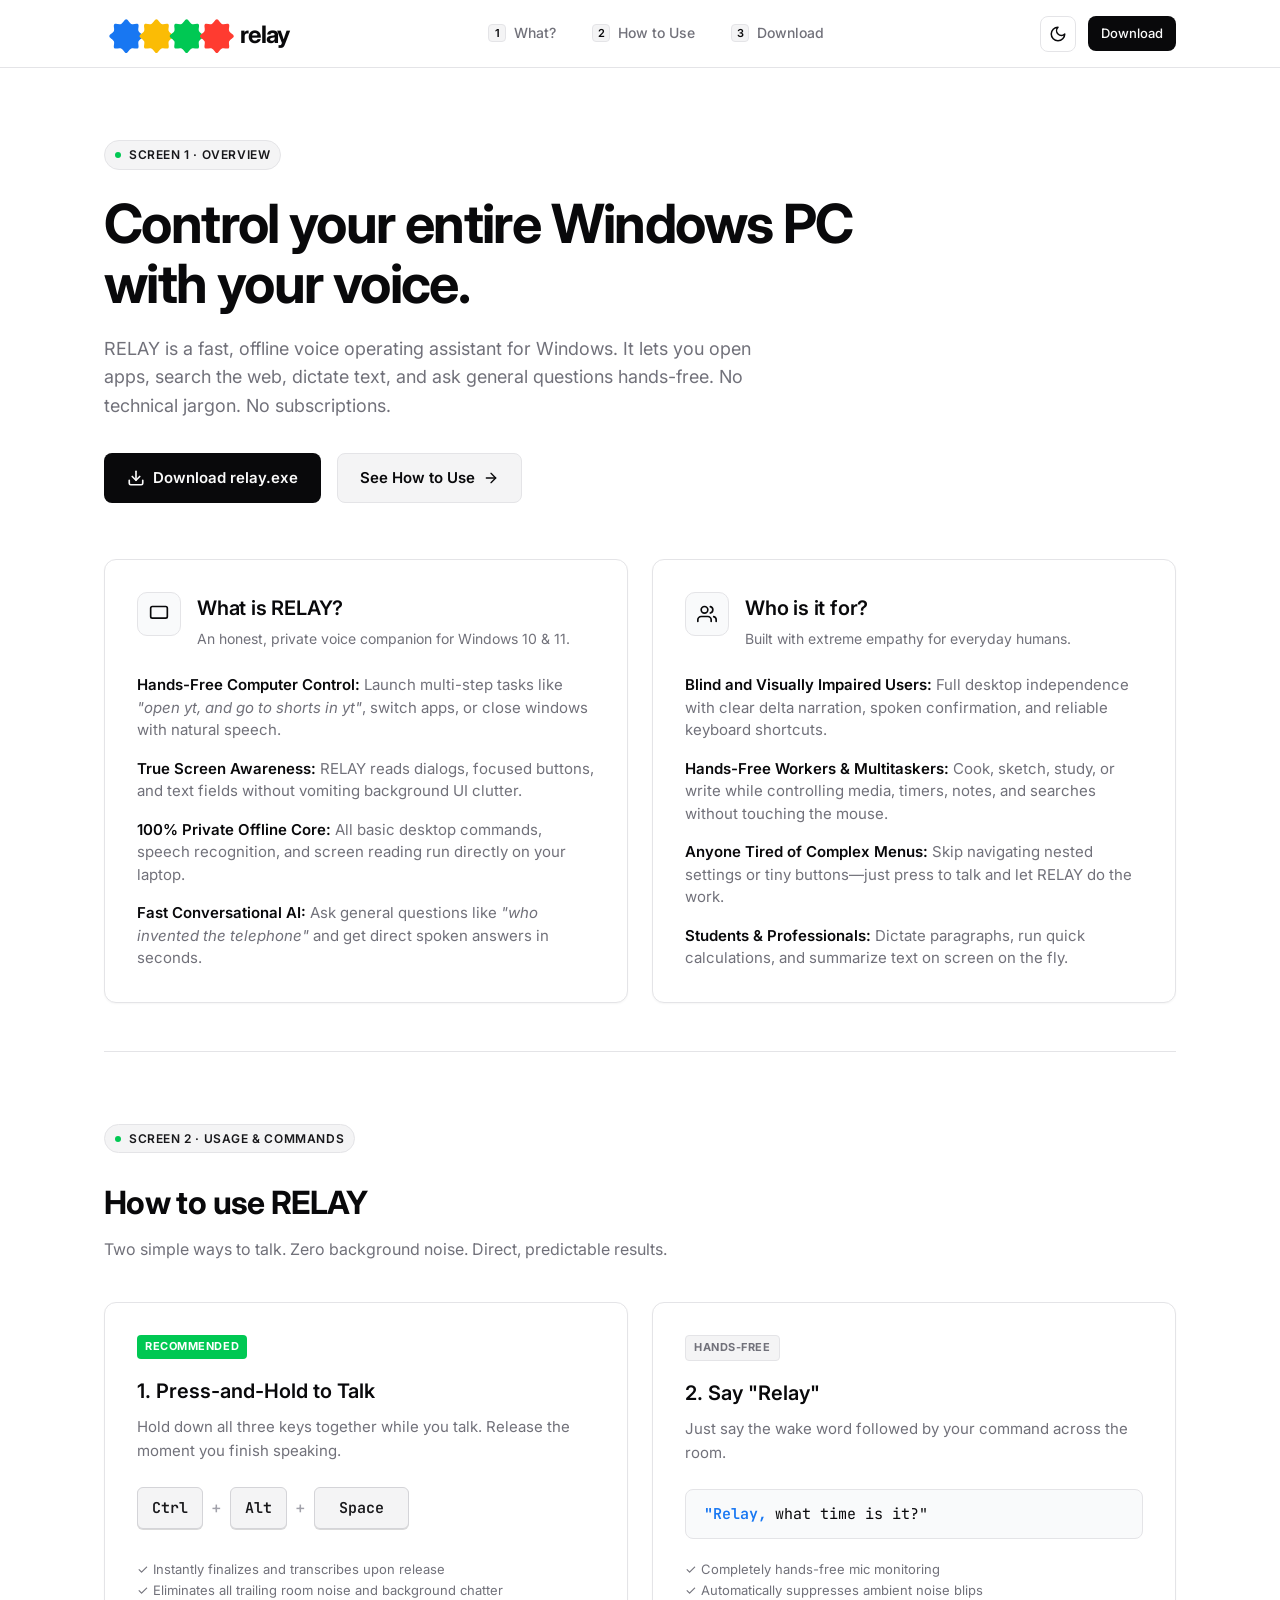
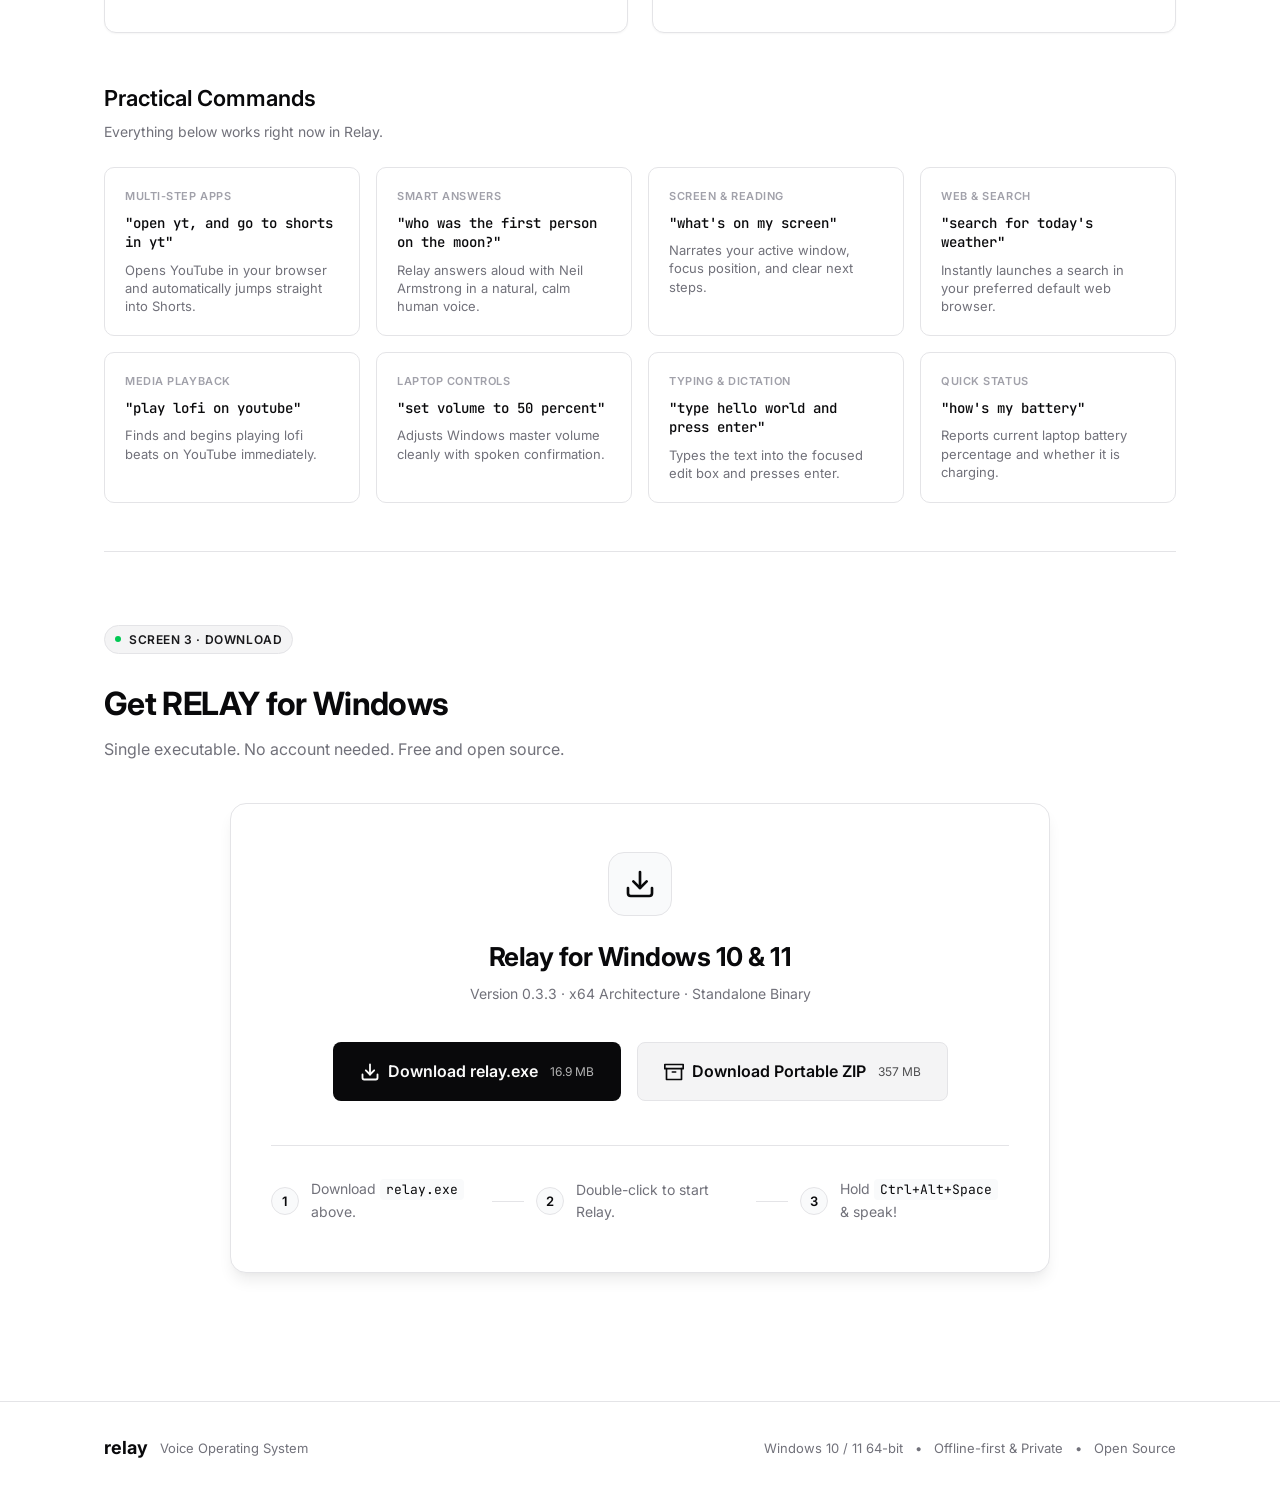
==== commit 7640f768: "Restructure website to clean 3-screen layout with shadcn styling and interactive jumping logo balls" ====
--- a/frontend/index.html
+++ b/frontend/index.html
@@ -3,726 +3,419 @@
 <head>
   <meta charset="utf-8" />
   <meta name="viewport" content="width=device-width, initial-scale=1" />
-  <title>RELAY — Accessible Windows Voice Assistant for Blind & Low-Vision Users</title>
-  <meta name="description" content="RELAY is an accessible, transparent voice assistant designed for blind and low-vision individuals to use Windows 10 & 11 by talking. 100% offline core with UI Automation." />
+  <title>RELAY — Voice Operating System for Windows</title>
+  <meta name="description" content="RELAY is a simple, private voice operating system for Windows. Control your PC, browse the web, open apps, dictate text, and ask anything completely hands-free." />
+  <link rel="icon" type="image/png" href="logo.png" />
+  <link rel="preconnect" href="https://fonts.googleapis.com">
+  <link rel="preconnect" href="https://fonts.gstatic.com" crossorigin>
+  <link href="https://fonts.googleapis.com/css2?family=Inter:wght@400;500;600;700&family=JetBrains+Mono:wght@400;500&display=swap" rel="stylesheet">
   <link rel="stylesheet" href="style.css" />
 </head>
 <body>
 
-  <!-- Screen Reader Live Announcer Region -->
-  <div id="srAnnouncer" class="sr-only" role="status" aria-live="polite" aria-atomic="true"></div>
-
-  <!-- Keyboard Skip Links -->
-  <a href="#main-content" class="skip-link">Skip to main content</a>
-  <a href="#how-to-use" class="skip-link">Skip to how to use guide</a>
-  <a href="#simulator" class="skip-link">Skip to desktop simulator</a>
-  <a href="#commands" class="skip-link">Skip to voice commands</a>
-
-  <!-- Header -->
-  <header class="app-header" role="banner">
-    <div class="header-inner">
-      <a href="#" class="brand" aria-label="RELAY Home">
-        <img src="logo.png" alt="RELAY Logo" class="brand-logo-img" />
-        <span class="sharp-badge live" id="ipcConnBadge">
-          <span class="square-pulse" aria-hidden="true"></span>
-          Live
-        </span>
+  <!-- Sticky Navbar -->
+  <header class="navbar" role="banner">
+    <div class="nav-container">
+      
+      <!-- Brand Logo with 4 Interactive Jumping Balls -->
+      <a href="#screen-what" class="brand-logo" id="logoInteractive" aria-label="Relay Home">
+        <svg class="relay-svg-logo" viewBox="0 0 380 90" fill="none" xmlns="http://www.w3.org/2000/svg" role="img" aria-label="Relay Logo">
+          <!-- Ball 1: Blue -->
+          <g class="logo-ball ball-blue" id="ballBlue" tabindex="0" role="button" aria-label="Blue Relay Orb">
+            <path d="M 50.00,12.00 C 53.83,12.00 57.00,20.43 61.48,22.28 C 65.96,24.14 74.16,20.42 76.87,23.13 C 79.58,25.84 75.86,34.04 77.72,38.52 C 79.57,43.00 88.00,46.17 88.00,50.00 C 88.00,53.83 79.57,57.00 77.72,61.48 C 75.86,65.96 79.58,74.16 76.87,76.87 C 74.16,79.58 65.96,75.86 61.48,77.72 C 57.00,79.57 53.83,88.00 50.00,88.00 C 46.17,88.00 43.00,79.57 38.52,77.72 C 34.04,75.86 25.84,79.58 23.13,76.87 C 20.42,74.16 24.14,65.96 22.28,61.48 C 20.43,57.00 12.00,53.83 12.00,50.00 C 12.00,46.17 20.43,43.00 22.28,38.52 C 24.14,34.04 20.42,25.84 23.13,23.13 C 25.84,20.42 34.04,24.14 38.52,22.28 C 43.00,20.43 46.17,12.00 50.00,12.00 Z" fill="#1877F2"/>
+          </g>
+          <!-- Ball 2: Yellow -->
+          <g class="logo-ball ball-yellow" id="ballYellow" tabindex="0" role="button" aria-label="Yellow Relay Orb" transform="translate(68, 0)">
+            <path d="M 50.00,12.00 C 53.83,12.00 57.00,20.43 61.48,22.28 C 65.96,24.14 74.16,20.42 76.87,23.13 C 79.58,25.84 75.86,34.04 77.72,38.52 C 79.57,43.00 88.00,46.17 88.00,50.00 C 88.00,53.83 79.57,57.00 77.72,61.48 C 75.86,65.96 79.58,74.16 76.87,76.87 C 74.16,79.58 65.96,75.86 61.48,77.72 C 57.00,79.57 53.83,88.00 50.00,88.00 C 46.17,88.00 43.00,79.57 38.52,77.72 C 34.04,75.86 25.84,79.58 23.13,76.87 C 20.42,74.16 24.14,65.96 22.28,61.48 C 20.43,57.00 12.00,53.83 12.00,50.00 C 12.00,46.17 20.43,43.00 22.28,38.52 C 24.14,34.04 20.42,25.84 23.13,23.13 C 25.84,20.42 34.04,24.14 38.52,22.28 C 43.00,20.43 46.17,12.00 50.00,12.00 Z" fill="#FBBC05"/>
+          </g>
+          <!-- Ball 3: Green -->
+          <g class="logo-ball ball-green" id="ballGreen" tabindex="0" role="button" aria-label="Green Relay Orb" transform="translate(136, 0)">
+            <path d="M 50.00,12.00 C 53.83,12.00 57.00,20.43 61.48,22.28 C 65.96,24.14 74.16,20.42 76.87,23.13 C 79.58,25.84 75.86,34.04 77.72,38.52 C 79.57,43.00 88.00,46.17 88.00,50.00 C 88.00,53.83 79.57,57.00 77.72,61.48 C 75.86,65.96 79.58,74.16 76.87,76.87 C 74.16,79.58 65.96,75.86 61.48,77.72 C 57.00,79.57 53.83,88.00 50.00,88.00 C 46.17,88.00 43.00,79.57 38.52,77.72 C 34.04,75.86 25.84,79.58 23.13,76.87 C 20.42,74.16 24.14,65.96 22.28,61.48 C 20.43,57.00 12.00,53.83 12.00,50.00 C 12.00,46.17 20.43,43.00 22.28,38.52 C 24.14,34.04 20.42,25.84 23.13,23.13 C 25.84,20.42 34.04,24.14 38.52,22.28 C 43.00,20.43 46.17,12.00 50.00,12.00 Z" fill="#00C853"/>
+          </g>
+          <!-- Ball 4: Red -->
+          <g class="logo-ball ball-red" id="ballRed" tabindex="0" role="button" aria-label="Red Relay Orb" transform="translate(204, 0)">
+            <path d="M 50.00,12.00 C 53.83,12.00 57.00,20.43 61.48,22.28 C 65.96,24.14 74.16,20.42 76.87,23.13 C 79.58,25.84 75.86,34.04 77.72,38.52 C 79.57,43.00 88.00,46.17 88.00,50.00 C 88.00,53.83 79.57,57.00 77.72,61.48 C 75.86,65.96 79.58,74.16 76.87,76.87 C 74.16,79.58 65.96,75.86 61.48,77.72 C 57.00,79.57 53.83,88.00 50.00,88.00 C 46.17,88.00 43.00,79.57 38.52,77.72 C 34.04,75.86 25.84,79.58 23.13,76.87 C 20.42,74.16 24.14,65.96 22.28,61.48 C 20.43,57.00 12.00,53.83 12.00,50.00 C 12.00,46.17 20.43,43.00 22.28,38.52 C 24.14,34.04 20.42,25.84 23.13,23.13 C 25.84,20.42 34.04,24.14 38.52,22.28 C 43.00,20.43 46.17,12.00 50.00,12.00 Z" fill="#FF3B30"/>
+          </g>
+          <!-- Wordmark: relay -->
+          <text x="306" y="65" font-family="'Inter', -apple-system, BlinkMacSystemFont, sans-serif" font-size="54" font-weight="700" letter-spacing="-1.5" class="logo-text">relay</text>
+        </svg>
       </a>
 
-      <!-- Navigation -->
-      <nav class="nav-links" aria-label="Main Navigation">
-        <a href="#download" class="nav-link" style="color:#ffffff; font-weight:700;">Download</a>
-        <a href="#features" class="nav-link">Features</a>
-        <a href="#how-to-use" class="nav-link">How to Use</a>
-        <a href="#simulator" class="nav-link">Simulator</a>
-        <a href="#commands" class="nav-link">Commands</a>
-        <a href="#soundboard" class="nav-link">Earcons</a>
+      <!-- 3 Primary Navigation Sections from Sketch -->
+      <nav class="nav-menu" aria-label="Main sections">
+        <a href="#screen-what" class="nav-item">
+          <span class="nav-number">1</span>
+          <span class="nav-label">What?</span>
+        </a>
+        <a href="#screen-how" class="nav-item">
+          <span class="nav-number">2</span>
+          <span class="nav-label">How to Use</span>
+        </a>
+        <a href="#screen-download" class="nav-item nav-download-tab">
+          <span class="nav-number">3</span>
+          <span class="nav-label">Download</span>
+        </a>
       </nav>
 
-      <!-- Accessibility Toolset -->
-      <div class="a11y-controls" role="toolbar" aria-label="Accessibility options">
-        <button class="btn-ctrl" id="themeToggleBtn" type="button" title="Toggle Theme (Dark / High-Contrast / Light) [Alt+H]" aria-label="Toggle theme">
-          <span>Theme</span>
+      <!-- Action items: Theme Toggle & Direct Download -->
+      <div class="nav-actions">
+        <button class="theme-toggle" id="themeToggle" type="button" aria-label="Switch between light and dark mode">
+          <!-- Sun Icon (shown in dark mode) -->
+          <svg class="icon-sun" width="18" height="18" viewBox="0 0 24 24" fill="none" stroke="currentColor" stroke-width="2" stroke-linecap="round" stroke-linejoin="round">
+            <circle cx="12" cy="12" r="4"></circle>
+            <path d="M12 2v2M12 20v2M4.93 4.93l1.41 1.41M17.66 17.66l1.41 1.41M2 12h2M20 12h2M6.34 17.66l-1.41 1.41M19.07 4.93l-1.41 1.41"></path>
+          </svg>
+          <!-- Moon Icon (shown in light mode) -->
+          <svg class="icon-moon" width="18" height="18" viewBox="0 0 24 24" fill="none" stroke="currentColor" stroke-width="2" stroke-linecap="round" stroke-linejoin="round">
+            <path d="M12 3a6 6 0 0 0 9 9 9 9 0 1 1-9-9Z"></path>
+          </svg>
         </button>
 
-        <div style="display:flex; gap:1px; background:#1e1e1e;">
-          <button class="btn-ctrl" id="fontMinusBtn" style="padding:6px 9px;" type="button" title="Decrease font size" aria-label="Decrease text size">A-</button>
-          <span id="fontSizeIndicator" style="display:grid; place-items:center; font-family:var(--font-mono); font-size:11px; padding:0 8px; background:#0e0e0e; color:#fff;" aria-live="polite">100%</span>
-          <button class="btn-ctrl" id="fontPlusBtn" style="padding:6px 9px;" type="button" title="Increase font size" aria-label="Increase text size">A+</button>
-        </div>
-
-        <button class="btn-ctrl active" id="soundToggleBtn" type="button" title="Toggle Sound Earcons" aria-label="Toggle audio cues" aria-pressed="true">
-          <span>Audio: ON</span>
-        </button>
-      </div>
+        <a href="#screen-download" class="btn btn-primary btn-sm">
+          Download
+        </a>
+      </div>
+
     </div>
   </header>
 
-  <!-- Main Content -->
-  <main id="main-content" role="main">
-
-    <!-- Hero Section -->
-    <section class="hero" aria-labelledby="hero-title">
-      <div class="hero-grid">
-        <div class="hero-copy">
-          <div class="mono-tag">
-            Assistive Operating System Agent · Windows 10 & 11
-          </div>
-
-          <h1 class="hero-title" id="hero-title">
-            Use your Windows PC
-            <span class="sub-heading">by talking.</span>
-          </h1>
-
-          <p class="hero-desc">
-            A voice assistant engineered specifically for <strong>blind and low-vision people</strong>. RELAY inspects your screen via Windows UI Automation, announces actions before executing them, confirms changes by re-observing, and recovers out loud.
+  <!-- Main Content Layout -->
+  <main class="page-container">
+
+    <!-- ================================================================= -->
+    <!-- SCREEN 1: What is RELAY, and Who is it for?                       -->
+    <!-- ================================================================= -->
+    <section id="screen-what" class="screen-section">
+      <div class="section-badge">
+        <span class="badge-dot"></span>
+        Screen 1 · Overview
+      </div>
+
+      <div class="hero-block">
+        <h1 class="hero-headline">
+          Control your entire Windows PC with your voice.
+        </h1>
+        <p class="hero-subhead">
+          RELAY is a fast, offline voice operating assistant for Windows. It lets you open apps, search the web, dictate text, and ask general questions hands-free. No technical jargon. No subscriptions.
+        </p>
+
+        <!-- Direct Action Bar -->
+        <div class="hero-actions">
+          <a href="#screen-download" class="btn btn-primary btn-lg">
+            <svg width="18" height="18" viewBox="0 0 24 24" fill="none" stroke="currentColor" stroke-width="2.2" stroke-linecap="round" stroke-linejoin="round">
+              <path d="M21 15v4a2 2 0 0 1-2 2H5a2 2 0 0 1-2-2v-4"></path>
+              <polyline points="7 10 12 15 17 10"></polyline>
+              <line x1="12" y1="15" x2="12" y2="3"></line>
+            </svg>
+            Download relay.exe
+          </a>
+          <a href="#screen-how" class="btn btn-secondary btn-lg">
+            See How to Use
+            <svg width="16" height="16" viewBox="0 0 24 24" fill="none" stroke="currentColor" stroke-width="2" stroke-linecap="round" stroke-linejoin="round">
+              <line x1="5" y1="12" x2="19" y2="12"></line>
+              <polyline points="12 5 19 12 12 19"></polyline>
+            </svg>
+          </a>
+        </div>
+      </div>
+
+      <!-- Two Clear Columns: What is it? and Who is it for? -->
+      <div class="two-column-grid">
+        
+        <!-- Column A: What is RELAY? -->
+        <div class="card card-feature">
+          <div class="card-header">
+            <div class="card-icon-pill">
+              <svg width="20" height="20" viewBox="0 0 24 24" fill="none" stroke="currentColor" stroke-width="2" stroke-linecap="round" stroke-linejoin="round">
+                <rect x="2" y="3" width="20" height="14" rx="2" ry="2"></polyline>
+                <line x1="8" y1="21" x2="16" y2="21"></line>
+                <line x1="12" y1="17" x2="12" y2="21"></line>
+              </svg>
+            </div>
+            <div>
+              <h2 class="card-title">What is RELAY?</h2>
+              <p class="card-subtitle">An honest, private voice companion for Windows 10 & 11.</p>
+            </div>
+          </div>
+
+          <div class="card-body">
+            <ul class="clean-list">
+              <li>
+                <strong>Hands-Free Computer Control:</strong> Launch multi-step tasks like <em>"open yt, and go to shorts in yt"</em>, switch apps, or close windows with natural speech.
+              </li>
+              <li>
+                <strong>True Screen Awareness:</strong> RELAY reads dialogs, focused buttons, and text fields without vomiting background UI clutter.
+              </li>
+              <li>
+                <strong>100% Private Offline Core:</strong> All basic desktop commands, speech recognition, and screen reading run directly on your laptop.
+              </li>
+              <li>
+                <strong>Fast Conversational AI:</strong> Ask general questions like <em>"who invented the telephone"</em> and get direct spoken answers in seconds.
+              </li>
+            </ul>
+          </div>
+        </div>
+
+        <!-- Column B: Who is it for? -->
+        <div class="card card-feature">
+          <div class="card-header">
+            <div class="card-icon-pill">
+              <svg width="20" height="20" viewBox="0 0 24 24" fill="none" stroke="currentColor" stroke-width="2" stroke-linecap="round" stroke-linejoin="round">
+                <path d="M17 21v-2a4 4 0 0 0-4-4H5a4 4 0 0 0-4 4v2"></path>
+                <circle cx="9" cy="7" r="4"></circle>
+                <path d="M23 21v-2a4 4 0 0 0-3-3.87"></path>
+                <path d="M16 3.13a4 4 0 0 1 0 7.75"></path>
+              </svg>
+            </div>
+            <div>
+              <h2 class="card-title">Who is it for?</h2>
+              <p class="card-subtitle">Built with extreme empathy for everyday humans.</p>
+            </div>
+          </div>
+
+          <div class="card-body">
+            <ul class="clean-list">
+              <li>
+                <strong>Blind and Visually Impaired Users:</strong> Full desktop independence with clear delta narration, spoken confirmation, and reliable keyboard shortcuts.
+              </li>
+              <li>
+                <strong>Hands-Free Workers & Multitaskers:</strong> Cook, sketch, study, or write while controlling media, timers, notes, and searches without touching the mouse.
+              </li>
+              <li>
+                <strong>Anyone Tired of Complex Menus:</strong> Skip navigating nested settings or tiny buttons—just press to talk and let RELAY do the work.
+              </li>
+              <li>
+                <strong>Students & Professionals:</strong> Dictate paragraphs, run quick calculations, and summarize text on screen on the fly.
+              </li>
+            </ul>
+          </div>
+        </div>
+
+      </div>
+    </section>
+
+    <!-- ================================================================= -->
+    <!-- SCREEN 2: How to Use & Voice Commands                             -->
+    <!-- ================================================================= -->
+    <section id="screen-how" class="screen-section">
+      <div class="section-badge">
+        <span class="badge-dot"></span>
+        Screen 2 · Usage & Commands
+      </div>
+
+      <div class="section-header-block">
+        <h2 class="section-title">How to use RELAY</h2>
+        <p class="section-desc">
+          Two simple ways to talk. Zero background noise. Direct, predictable results.
+        </p>
+      </div>
+
+      <!-- How to Talk: 2 Cards -->
+      <div class="two-column-grid talk-methods">
+        
+        <!-- Method 1: Press-and-Hold to Talk -->
+        <div class="card method-card featured-method">
+          <div class="method-tag">Recommended</div>
+          <h3 class="method-title">1. Press-and-Hold to Talk</h3>
+          <p class="method-desc">Hold down all three keys together while you talk. Release the moment you finish speaking.</p>
+          
+          <div class="key-combo" aria-label="Control plus Alt plus Space">
+            <kbd>Ctrl</kbd>
+            <span class="key-plus">+</span>
+            <kbd>Alt</kbd>
+            <span class="key-plus">+</span>
+            <kbd class="key-space">Space</kbd>
+          </div>
+
+          <p class="method-note">
+            ✓ Instantly finalizes and transcribes upon release<br>
+            ✓ Eliminates all trailing room noise and background chatter
           </p>
-
-          <div class="hero-actions">
-            <button class="btn-sharp-primary" id="heroDemoBtn" type="button">
-              <span>▶ Run Live Demo</span>
-            </button>
-            <a href="#how-to-use" class="btn-sharp-secondary">How to Use Guide</a>
-            <a href="#commands" class="btn-sharp-secondary">Command Library</a>
-          </div>
-
-          <div class="keycap-row" aria-label="Keyboard Shortcuts">
-            <span>Talk Key:</span> <kbd class="kbd">Ctrl+Alt+Space</kbd>
-            <span style="margin-left:12px;">Toggle:</span> <kbd class="kbd">Ctrl+Alt+R</kbd>
-            <span style="margin-left:12px;">Stop:</span> <kbd class="kbd">Ctrl+Alt+.</kbd>
-            <span style="margin-left:12px;">Emergency:</span> <kbd class="kbd">Ctrl+Alt+Backspace</kbd>
-          </div>
-        </div>
-
-        <!-- Principles Box -->
-        <div class="hero-box">
-          <div class="hero-box-header">Core Operational Guarantees</div>
-          <ul class="principle-list">
-            <li class="principle-item">
-              <span class="principle-num">[01]</span>
-              <span><strong>Transparent Operator:</strong> Acts only when asked. Never claims a success it didn't directly verify through the accessibility API.</span>
-            </li>
-            <li class="principle-item">
-              <span class="principle-num">[02]</span>
-              <span><strong>Screen-Off Capability:</strong> Operates entirely without visual output. Sound design and spoken descriptions replace display dependency.</span>
-            </li>
-            <li class="principle-item">
-              <span class="principle-num">[03]</span>
-              <span><strong>Zero-Guess Safety Gate:</strong> Risky actions (deleting files, sending emails, shutting down) mandate strict verbal confirmation phrases.</span>
-            </li>
-            <li class="principle-item">
-              <span class="principle-num">[04]</span>
-              <span><strong>Offline Sovereignty:</strong> Whisper speech recognition and Piper voice run locally on basic 4 GB dual-core laptops. No cloud required.</span>
-            </li>
-          </ul>
+        </div>
+
+        <!-- Method 2: Wake Word -->
+        <div class="card method-card">
+          <div class="method-tag tag-subtle">Hands-Free</div>
+          <h3 class="method-title">2. Say "Relay"</h3>
+          <p class="method-desc">Just say the wake word followed by your command across the room.</p>
+          
+          <div class="wake-example">
+            <span class="wake-word">"Relay,</span>
+            <span class="wake-cmd">what time is it?"</span>
+          </div>
+
+          <p class="method-note">
+            ✓ Completely hands-free mic monitoring<br>
+            ✓ Automatically suppresses ambient noise blips
+          </p>
+        </div>
+
+      </div>
+
+      <!-- Real Voice Commands That Work -->
+      <div class="commands-block">
+        <div class="commands-header">
+          <h3 class="commands-heading">Practical Commands</h3>
+          <p class="commands-sub">Everything below works right now in Relay.</p>
+        </div>
+
+        <div class="command-grid">
+          
+          <!-- Command 1 -->
+          <div class="command-card">
+            <div class="cmd-category">Multi-Step Apps</div>
+            <div class="cmd-voice">"open yt, and go to shorts in yt"</div>
+            <div class="cmd-result">Opens YouTube in your browser and automatically jumps straight into Shorts.</div>
+          </div>
+
+          <!-- Command 2 -->
+          <div class="command-card">
+            <div class="cmd-category">Smart Answers</div>
+            <div class="cmd-voice">"who was the first person on the moon?"</div>
+            <div class="cmd-result">Relay answers aloud with Neil Armstrong in a natural, calm human voice.</div>
+          </div>
+
+          <!-- Command 3 -->
+          <div class="command-card">
+            <div class="cmd-category">Screen & Reading</div>
+            <div class="cmd-voice">"what's on my screen"</div>
+            <div class="cmd-result">Narrates your active window, focus position, and clear next steps.</div>
+          </div>
+
+          <!-- Command 4 -->
+          <div class="command-card">
+            <div class="cmd-category">Web & Search</div>
+            <div class="cmd-voice">"search for today's weather"</div>
+            <div class="cmd-result">Instantly launches a search in your preferred default web browser.</div>
+          </div>
+
+          <!-- Command 5 -->
+          <div class="command-card">
+            <div class="cmd-category">Media Playback</div>
+            <div class="cmd-voice">"play lofi on youtube"</div>
+            <div class="cmd-result">Finds and begins playing lofi beats on YouTube immediately.</div>
+          </div>
+
+          <!-- Command 6 -->
+          <div class="command-card">
+            <div class="cmd-category">Laptop Controls</div>
+            <div class="cmd-voice">"set volume to 50 percent"</div>
+            <div class="cmd-result">Adjusts Windows master volume cleanly with spoken confirmation.</div>
+          </div>
+
+          <!-- Command 7 -->
+          <div class="command-card">
+            <div class="cmd-category">Typing & Dictation</div>
+            <div class="cmd-voice">"type hello world and press enter"</div>
+            <div class="cmd-result">Types the text into the focused edit box and presses enter.</div>
+          </div>
+
+          <!-- Command 8 -->
+          <div class="command-card">
+            <div class="cmd-category">Quick Status</div>
+            <div class="cmd-voice">"how's my battery"</div>
+            <div class="cmd-result">Reports current laptop battery percentage and whether it is charging.</div>
+          </div>
+
         </div>
       </div>
     </section>
 
-    <!-- ============================================================
-         DOWNLOAD PORTAL
-         ============================================================ -->
-    <section class="download-section" id="download" aria-labelledby="dl-heading">
-      <div class="mono-tag">Free &amp; Open Source · MIT License · No Account Required</div>
-      <h2 id="dl-heading" style="font-size:var(--text-3xl); font-weight:800; color:#ffffff; margin:12px 0;">
-        Download Relay
-      </h2>
-      <p style="color:var(--text-secondary); max-width:640px; line-height:1.7;">
-        One download. No installer wizards. No accounts. Just unzip and double-click
-        <strong style="color:#fff">Install Relay.cmd</strong> — it creates your shortcuts and starts talking immediately.
-        Relay updates itself automatically when you push new versions to GitHub.
-      </p>
-
-      <div class="download-grid">
-        <!-- Primary Download Card -->
-        <div class="download-hero-card">
-          <div style="display:flex; align-items:center; gap:14px;">
-            <img src="logo.png" alt="" class="hero-logo-img" style="max-height:36px;" />
-            <div>
-              <div style="font-size:var(--text-xl); font-weight:800; color:#fff;">Relay for Windows</div>
-              <div style="font-family:var(--font-mono); font-size:11px; color:var(--text-secondary); margin-top:4px;">
-                v0.3.3 · Windows 10/11 · x64 · ~353 MB · Offline-ready
-              </div>
-            </div>
-          </div>
-
-          <a href="downloads/Relay-v0.3.3-Windows-x64.zip" class="btn-download-primary" download>
-            ⬇ Download Relay (ZIP — 353 MB)
-          </a>
-
-          <div style="font-size:var(--text-xs); color:var(--text-muted); line-height:1.7;">
-            Contains relay.exe, offline voice models, speech recognition, and the one-click installer.
-            No Python or runtime needed — everything is bundled. Works on any Windows 10/11 PC.
-          </div>
-
-          <div style="display:flex; gap:12px; flex-wrap:wrap;">
-            <span class="sharp-badge">✓ No account</span>
-            <span class="sharp-badge">✓ No internet needed</span>
-            <span class="sharp-badge">✓ Auto-updates</span>
-            <span class="sharp-badge">✓ 4 GB RAM OK</span>
-          </div>
-        </div>
-
-        <!-- Side Options -->
-        <div class="download-side-col">
-          <div class="download-option-card">
-            <div style="font-weight:700; color:#fff;">relay.exe (standalone)</div>
-            <div style="font-size:var(--text-xs); color:var(--text-secondary);">
-              Just the voice assistant executable. Needs models folder alongside it.
-            </div>
-            <a href="downloads/relay.exe" class="btn-download-secondary" download>
-              ⬇ relay.exe (14.9 MB)
+    <!-- ================================================================= -->
+    <!-- SCREEN 3: Download Buttons & Setup                                -->
+    <!-- ================================================================= -->
+    <section id="screen-download" class="screen-section">
+      <div class="section-badge">
+        <span class="badge-dot"></span>
+        Screen 3 · Download
+      </div>
+
+      <div class="section-header-block">
+        <h2 class="section-title">Get RELAY for Windows</h2>
+        <p class="section-desc">
+          Single executable. No account needed. Free and open source.
+        </p>
+      </div>
+
+      <!-- Main Download Card -->
+      <div class="download-container">
+        
+        <div class="download-main-card">
+          <div class="download-icon-wrap">
+            <svg width="32" height="32" viewBox="0 0 24 24" fill="none" stroke="currentColor" stroke-width="2" stroke-linecap="round" stroke-linejoin="round">
+              <path d="M21 15v4a2 2 0 0 1-2 2H5a2 2 0 0 1-2-2v-4"></path>
+              <polyline points="7 10 12 15 17 10"></polyline>
+              <line x1="12" y1="15" x2="12" y2="3"></line>
+            </svg>
+          </div>
+          
+          <div class="download-meta">
+            <h3 class="download-title">Relay for Windows 10 & 11</h3>
+            <p class="download-sub">Version 0.3.3 · x64 Architecture · Standalone Binary</p>
+          </div>
+
+          <div class="download-buttons-row">
+            <!-- Button 1: Direct EXE Download -->
+            <a href="downloads/relay.exe" download="relay.exe" class="btn btn-primary btn-xl" id="downloadExeBtn">
+              <svg width="20" height="20" viewBox="0 0 24 24" fill="none" stroke="currentColor" stroke-width="2.2" stroke-linecap="round" stroke-linejoin="round">
+                <path d="M21 15v4a2 2 0 0 1-2 2H5a2 2 0 0 1-2-2v-4"></path>
+                <polyline points="7 10 12 15 17 10"></polyline>
+                <line x1="12" y1="15" x2="12" y2="3"></line>
+              </svg>
+              Download relay.exe
+              <span class="btn-file-size">16.9 MB</span>
             </a>
-          </div>
-
-          <div class="download-option-card">
-            <div style="font-weight:700; color:#fff;">Install from Source</div>
-            <div style="font-size:var(--text-xs); color:var(--text-secondary);">
-              Clone the repo and run with Python 3.12. Auto-updates via <code>git pull</code> or <code>relay --update</code>.
-            </div>
-            <a href="https://github.com/nagasaipradhyumnapoola/relay" target="_blank" class="btn-download-secondary">
-              → GitHub Repository
+
+            <!-- Button 2: Portable ZIP Download -->
+            <a href="downloads/Relay-v0.3.3-Windows-x64.zip" download="Relay-v0.3.3-Windows-x64.zip" class="btn btn-secondary btn-xl" id="downloadZipBtn">
+              <svg width="20" height="20" viewBox="0 0 24 24" fill="none" stroke="currentColor" stroke-width="2" stroke-linecap="round" stroke-linejoin="round">
+                <path d="M21 8v13H3V8"></path>
+                <path d="M1 3h22v5H1z"></path>
+                <path d="M10 12h4"></path>
+              </svg>
+              Download Portable ZIP
+              <span class="btn-file-size">357 MB</span>
             </a>
           </div>
 
-          <div class="download-option-card">
-            <div style="font-weight:700; color:#fff;">Quick Start After Download</div>
-            <div style="font-size:var(--text-xs); color:var(--text-secondary); line-height:1.7;">
-              1. Unzip anywhere<br>
-              2. Double-click <strong>Install Relay.cmd</strong><br>
-              3. Say <em>"Relay"</em> to wake, then speak your command<br>
-              4. Press <kbd class="kbd" style="font-size:10px;">Ctrl+Alt+Space</kbd> to talk anytime
-            </div>
-          </div>
-        </div>
-      </div>
+          <!-- Simple 3-step setup -->
+          <div class="setup-steps">
+            <div class="setup-step">
+              <div class="step-num">1</div>
+              <div class="step-text">Download <code>relay.exe</code> above.</div>
+            </div>
+            <div class="setup-step-divider"></div>
+            <div class="setup-step">
+              <div class="step-num">2</div>
+              <div class="step-text">Double-click to start Relay.</div>
+            </div>
+            <div class="setup-step-divider"></div>
+            <div class="setup-step">
+              <div class="step-num">3</div>
+              <div class="step-text">Hold <code>Ctrl+Alt+Space</code> & speak!</div>
+            </div>
+          </div>
+        </div>
+
+      </div>
+
     </section>
 
-    <!-- ============================================================
-         FEATURES SHOWCASE
-         ============================================================ -->
-    <section class="download-section" id="features" aria-labelledby="features-heading">
-      <div class="mono-tag">What Relay Can Do</div>
-      <h2 id="features-heading" style="font-size:var(--text-2xl); font-weight:800; color:#ffffff; margin:12px 0;">
-        Built for Real Life, Not Demos
-      </h2>
-
-      <div class="breakthrough-grid">
-        <div class="breakthrough-card">
-          <div class="breakthrough-icon">🗣️</div>
-          <div class="breakthrough-title">Talk to Your PC</div>
-          <div class="breakthrough-desc">
-            Open apps, type documents, browse the web, manage files — all by voice.
-            Say <em>"open Word and write a letter to my professor"</em> and watch it happen.
-          </div>
-        </div>
-
-        <div class="breakthrough-card">
-          <div class="breakthrough-icon">🧠</div>
-          <div class="breakthrough-title">Ask Anything (AI Mode)</div>
-          <div class="breakthrough-desc">
-            Connected to multiple free AI providers with 0.16s response time. Ask general knowledge,
-            get explanations, do math — all spoken aloud in a natural voice.
-          </div>
-        </div>
-
-        <div class="breakthrough-card">
-          <div class="breakthrough-icon">✈️</div>
-          <div class="breakthrough-title">Works Offline</div>
-          <div class="breakthrough-desc">
-            Core voice recognition and speech run 100% locally on basic hardware.
-            No cloud account, no subscription, no data leaves your PC unless you choose to enable AI features.
-          </div>
-        </div>
-
-        <div class="breakthrough-card">
-          <div class="breakthrough-icon">👁️</div>
-          <div class="breakthrough-title">Reads Your Screen</div>
-          <div class="breakthrough-desc">
-            Uses Windows UI Automation to actually see what's on screen — buttons, menus, text fields,
-            document content. Describes it all in plain language, not code.
-          </div>
-        </div>
-
-        <div class="breakthrough-card">
-          <div class="breakthrough-icon">🛡️</div>
-          <div class="breakthrough-title">Safe by Design</div>
-          <div class="breakthrough-desc">
-            Risky actions like deleting files or sending emails require spoken confirmation.
-            Relay verifies every action it takes and tells you honestly what happened.
-          </div>
-        </div>
-
-        <div class="breakthrough-card">
-          <div class="breakthrough-icon">🔄</div>
-          <div class="breakthrough-title">Auto-Updates</div>
-          <div class="breakthrough-desc">
-            Say <em>"Relay, check for updates"</em> or run <code>relay --update</code>.
-            When you push to GitHub, every PC running Relay can pull the latest version automatically.
-          </div>
-        </div>
-      </div>
-    </section>
-
-    <!-- Interactive Desktop & UI Automation Simulator -->
-    <section class="hero" id="simulator" style="padding-top:16px;" aria-labelledby="sim-heading">
-      <div class="sim-container">
-        <!-- Simulator Window Header -->
-        <div class="sim-header">
-          <div class="sim-title" id="sim-heading">
-            <span>[SIMULATOR]</span>
-            <span>Windows UI Automation & Speech Core</span>
-            <span style="color:#ffffff;">· Active: <span id="currentActiveApp">Notepad</span></span>
-          </div>
-          <div class="sharp-badge">
-            Target: 4 GB Low-Power Windows
-          </div>
-        </div>
-
-        <!-- Simulated Desktop Canvas -->
-        <div class="sim-desktop" id="simDesktop" aria-label="Simulated Windows Desktop">
-
-          <!-- UI Automation Dynamic Highlight Box -->
-          <div class="sim-focus-box" id="simFocusBox" aria-hidden="true"></div>
-
-          <!-- App Window: Notepad -->
-          <div class="sim-app-window active" id="simNotepadWindow" style="top:24px; left:24px; width:340px; height:240px;">
-            <div class="sim-app-titlebar">
-              <span>notes.txt — Notepad</span>
-              <button id="notepadSaveBtn" style="background:#222; border:1px solid #444; color:#fff; padding:1px 6px; font-size:10px; font-family:var(--font-mono); cursor:pointer;">Save</button>
-            </div>
-            <div class="sim-app-content" id="simNotepadContent">
-              Meeting Notes - 12:45 PM<br />
-              1. RELAY offline voice setup verified.<br />
-              2. UI Automation focus verified.<br />
-              3. Ready for spoken commands.<br />
-              <span style="display:inline-block; width:8px; height:14px; background:#fff; animation:squareBlink 1s infinite;"></span>
-            </div>
-          </div>
-
-          <!-- App Window: Google Chrome -->
-          <div class="sim-app-window inactive" id="simChromeWindow" style="top:36px; left:260px; width:440px; height:260px;">
-            <div class="sim-app-titlebar">
-              <span>Chromium Browser — Assistive Tech</span>
-              <span style="font-size:10px;">URL: relay.local/guide</span>
-            </div>
-            <div class="sim-app-content">
-              <h4 style="color:#ffffff; margin-bottom:6px; font-size:13px;">Screen Reader Accessibility</h4>
-              <p id="chromeArticleP1" style="line-height:1.5; margin-bottom:8px;">
-                Windows UI Automation provides direct structural access to buttons, editable text, list items, and document trees without visual rendering.
-              </p>
-              <p style="color:#888; font-size:11px;">Paragraph 2: faster-whisper transcribes spoken words locally.</p>
-            </div>
-          </div>
-
-          <!-- App Window: File Explorer -->
-          <div class="sim-app-window inactive" id="simExplorerWindow" style="top:48px; left:120px; width:380px; height:220px;">
-            <div class="sim-app-titlebar">
-              <span>File Explorer — Documents</span>
-              <span style="font-size:10px;">3 items</span>
-            </div>
-            <div class="sim-app-content">
-              <div id="explorerSelectedItem" style="padding:6px 8px; background:#222; border:1px solid #444; display:flex; align-items:center; gap:8px;">
-                <span>[FILE]</span>
-                <strong>report-draft.docx</strong>
-                <span style="margin-left:auto; font-size:10px; color:#888;">14 KB</span>
-              </div>
-              <div style="padding:6px 8px; display:flex; align-items:center; gap:8px; margin-top:4px;">
-                <span>[FILE]</span>
-                <span>budget-2026.xlsx</span>
-                <span style="margin-left:auto; font-size:10px; color:#888;">42 KB</span>
-              </div>
-            </div>
-          </div>
-
-          <!-- App Window: Windows Settings -->
-          <div class="sim-app-window inactive" id="simSettingsWindow" style="top:30px; left:180px; width:360px; height:230px;">
-            <div class="sim-app-titlebar">
-              <span>Windows Settings — Devices</span>
-              <span style="font-size:10px;">Hardware</span>
-            </div>
-            <div class="sim-app-content">
-              <div style="display:flex; justify-content:space-between; align-items:center; padding:8px 0; border-bottom:1px solid #222;">
-                <span>Bluetooth</span>
-                <button id="btToggleSwitch" style="background:#ffffff; color:#000; border:none; padding:3px 12px; font-weight:800; font-size:11px; font-family:var(--font-mono);">ON</button>
-              </div>
-              <div style="display:flex; justify-content:space-between; align-items:center; padding:8px 0;">
-                <span>Wi-Fi Network</span>
-                <span style="color:#ffffff; font-size:11px;">Connected (5 GHz)</span>
-              </div>
-            </div>
-          </div>
-
-          <!-- Taskbar -->
-          <div class="sim-taskbar" role="toolbar" aria-label="Simulated Windows Taskbar">
-            <div class="sim-taskbar-apps">
-              <button class="sim-taskbar-icon running" id="tbNotepad" type="button" title="Notepad">NOTEPAD</button>
-              <button class="sim-taskbar-icon" id="tbChrome" type="button" title="Chrome">CHROME</button>
-              <button class="sim-taskbar-icon" id="tbExplorer" type="button" title="File Explorer">EXPLORER</button>
-              <button class="sim-taskbar-icon" id="tbSettings" type="button" title="Settings">SETTINGS</button>
-            </div>
-            <div class="sim-taskbar-tray">
-              <span>VOL 80%</span>
-              <span>BAT 88%</span>
-              <span id="desktopClock">12:47 PM</span>
-            </div>
-          </div>
-
-        </div>
-
-        <!-- Spoken Audio Narration Banner -->
-        <div class="sim-speech-banner" role="region" aria-label="Speech Output">
-          <div class="sim-waveform-box" id="simWaveform" title="Speech audio waveform" aria-hidden="true">
-            <span class="waveform-bar"></span>
-            <span class="waveform-bar"></span>
-            <span class="waveform-bar"></span>
-            <span class="waveform-bar"></span>
-            <span class="waveform-bar"></span>
-          </div>
-          <div>
-            <div class="sim-voice-tag" id="simVoiceTag">RELAY Spoken Narration (Piper)</div>
-            <div class="sim-speech-text" id="simSpeechText" aria-live="polite">
-              "Notepad is open. Document notes.txt contains 24 words. Ready for your next command."
-            </div>
-          </div>
-        </div>
-      </div>
-    </section>
-
-    <!-- Comprehensive HOW TO USE Section -->
-    <section class="how-to-section" id="how-to-use" aria-labelledby="how-to-heading">
-      <div class="section-head">
-        <h2 id="how-to-heading">How to Use RELAY</h2>
-        <p>Complete step-by-step operational guide for blind users, caregivers, and accessibility developers.</p>
-      </div>
-
-      <div class="how-to-grid">
-        <!-- Step 1 -->
-        <div class="how-to-card">
-          <div class="how-to-step-num">
-            <span>STEP 01</span>
-            <span>INSTALLATION</span>
-          </div>
-          <h3>Setup & First Run</h3>
-          <p>
-            RELAY installs without Python knowledge. Run the installer script or double-click <code>Install Relay.cmd</code> from the package. It sets up shortcuts and downloads the local speech recognition and voice models once (~140 MB).
-          </p>
-          <div class="code-snippet">RELAY.cmd --install
-RELAY.cmd --check</div>
-        </div>
-
-        <!-- Step 2 -->
-        <div class="how-to-card">
-          <div class="how-to-step-num">
-            <span>STEP 02</span>
-            <span>ACTIVATION</span>
-          </div>
-          <h3>The Talk Key & Wake Word</h3>
-          <p>
-            Press <strong>Ctrl+Alt+Space</strong> from anywhere. You will hear an ascending chirp earcon, indicating RELAY is listening. Alternatively, use the hands-free wake word: <em>"Relay, what time is it?"</em> Press <strong>Ctrl+Alt+R</strong> to start or exit RELAY.
-          </p>
-          <div class="code-snippet">Ctrl+Alt+Space   # Talk Key (chirp)
-Ctrl+Alt+R       # Launch / Close RELAY</div>
-        </div>
-
-        <!-- Step 3 -->
-        <div class="how-to-card">
-          <div class="how-to-step-num">
-            <span>STEP 03</span>
-            <span>NAVIGATION</span>
-          </div>
-          <h3>Screen & Document Reading</h3>
-          <p>
-            Ask RELAY to read what's currently open. It extracts real structural content rather than guessing from images. Supports pausing, continuing, jumping to headings, or falling back to RapidOCR when a window lacks accessibility tags.
-          </p>
-          <div class="code-snippet">"what's on my screen"
-"read the page" / "read with OCR"
-"next heading" / "read the PDF bill"</div>
-        </div>
-
-        <!-- Step 4 -->
-        <div class="how-to-card">
-          <div class="how-to-step-num">
-            <span>STEP 04</span>
-            <span>WRITING</span>
-          </div>
-          <h3>Dictation & Text Editing</h3>
-          <p>
-            Inject text into any active text editor, form, or document. Dictation types naturally without keyboard fatigue. RELAY verifies that the characters registered in the active control.
-          </p>
-          <div class="code-snippet">"type Hello, how are you?"
-"start dictation" ... "stop dictation"
-"select all" / "undo" / "save as notes"</div>
-        </div>
-
-        <!-- Step 5 -->
-        <div class="how-to-card">
-          <div class="how-to-step-num">
-            <span>STEP 05</span>
-            <span>HARDWARE</span>
-          </div>
-          <h3>Smart Headphone & Volume Routing</h3>
-          <p>
-            Headphones (wired, USB-C, or Bluetooth) are detected automatically. Speech moves to your ears instantly. If headphones are unplugged mid-reading, RELAY pauses automatically to prevent reading private content out loud to the room.
-          </p>
-          <div class="code-snippet">"volume up" / "volume down"
-"speak slower" / "where is sound going"
-"turn on Bluetooth" / "battery status"</div>
-        </div>
-
-        <!-- Step 6 -->
-        <div class="how-to-card">
-          <div class="how-to-step-num">
-            <span>STEP 06</span>
-            <span>SAFETY</span>
-          </div>
-          <h3>Safety Confirmations & Emergency Halt</h3>
-          <p>
-            Irreversible actions (deleting files, sending emails, restarting PC) activate the Safety Gate. RELAY plays an alert earcon and demands an explicit phrase. If anything goes wrong, press <strong>Ctrl+Alt+Backspace</strong> to halt everything immediately.
-          </p>
-          <div class="code-snippet">"delete this file" -> "say confirm delete"
-Ctrl+Alt+.           # Silence / Pause
-Ctrl+Alt+Backspace   # Emergency Halt</div>
-        </div>
-
-        <!-- Step 7 -->
-        <div class="how-to-card">
-          <div class="how-to-step-num">
-            <span>STEP 07</span>
-            <span>AI ANSWERS</span>
-          </div>
-          <h3>FreeLLMAPI & Sarvam Voice</h3>
-          <p>
-            Connect FreeLLMAPI for ChatGPT-style general knowledge answers spoken aloud sentence-by-sentence. Add a Sarvam AI key to unlock natural Indian voices (Bulbul) and Saaras multilingual speech recognition understanding Indian accents.
-          </p>
-          <div class="code-snippet">RELAY_LLM_URL=http://127.0.0.1:31415/v1
-RELAY_LLM_KEY=freellmapi-...
-SARVAM_API_KEY=sk_...</div>
-        </div>
-
-        <!-- Step 8 -->
-        <div class="how-to-card">
-          <div class="how-to-step-num">
-            <span>STEP 08</span>
-            <span>PANEL</span>
-          </div>
-          <h3>Companion Mirror Panel</h3>
-          <p>
-            Caregivers or developers can open the web panel to mirror what RELAY is seeing and saying in real-time. Closing the web panel does not stop RELAY; the voice assistant runs headlessly in the Windows session.
-          </p>
-          <div class="code-snippet">http://127.0.0.1:8765/?token=...
-(or run frontend/index.html standalone)</div>
-        </div>
-      </div>
-    </section>
-
-    <!-- Transparent Operator Pipeline Stepper -->
-    <section class="pipeline-section" id="pipeline" aria-labelledby="pipeline-heading">
-      <div class="section-head">
-        <h2 id="pipeline-heading">5-Stage Deterministic Pipeline</h2>
-        <p>Observable and verifiable at every stage. No black-box autonomous actions.</p>
-      </div>
-
-      <div class="pipeline-stepper" id="pipelineStepper" role="list" aria-label="Execution Pipeline Steps">
-        <div class="pipe-card active-step" id="pipeStep-0" role="listitem">
-          <span class="pipe-badge">STAGE 01</span>
-          <h3>Speech In</h3>
-          <p>faster-whisper transcribes voice locally in ~180 ms using int8 quantized weights.</p>
-        </div>
-        <div class="pipe-card" id="pipeStep-1" role="listitem">
-          <span class="pipe-badge">STAGE 02</span>
-          <h3>Intent & Safety</h3>
-          <p>Deterministic regex grammar matches command. Destructive actions hold for confirmation.</p>
-        </div>
-        <div class="pipe-card" id="pipeStep-2" role="listitem">
-          <span class="pipe-badge">STAGE 03</span>
-          <h3>Windows UIA</h3>
-          <p>COM MTA worker queries UI Automation tree without blocking audio capture.</p>
-        </div>
-        <div class="pipe-card" id="pipeStep-3" role="listitem">
-          <span class="pipe-badge">STAGE 04</span>
-          <h3>Verification</h3>
-          <p>Re-observes screen state. Never announces success unless verified in the OS.</p>
-        </div>
-        <div class="pipe-card" id="pipeStep-4" role="listitem">
-          <span class="pipe-badge">STAGE 05</span>
-          <h3>Speech Out</h3>
-          <p>Piper TTS speaks sentence by sentence. Sarvam Bulbul voice optional for Indian accents.</p>
-        </div>
-      </div>
-    </section>
-
-    <!-- Voice Command Playground -->
-    <section class="playground-section" id="commands" aria-labelledby="commands-heading">
-      <div class="section-head">
-        <h2 id="commands-heading">Interactive Command Playground</h2>
-        <p>Select any command to run it live in the simulator, trigger the earcon, and listen to spoken feedback.</p>
-      </div>
-
-      <!-- Custom Command Input Bar -->
-      <form id="customCmdForm" style="display:flex; gap:8px; margin-bottom:24px;" role="search" aria-label="Try a custom command">
-        <label for="customCmdInput" class="sr-only">Type or state a command</label>
-        <input type="text" id="customCmdInput" class="mirror-input" placeholder="Enter command: 'what time is it', 'open Notepad', 'read the page'..." autocomplete="off" />
-        <button type="submit" class="btn-sharp-primary" style="flex-shrink:0;">
-          <span>Run Command</span>
-        </button>
-      </form>
-
-      <div class="playground-grid">
-        <!-- Categories -->
-        <aside class="category-nav" role="tablist" aria-label="Command categories">
-          <button class="cat-btn active" role="tab" aria-selected="true" data-category="screen">
-            <span>Screen & Reading</span>
-            <span>[2]</span>
-          </button>
-          <button class="cat-btn" role="tab" aria-selected="false" data-category="everyday">
-            <span>Everyday Windows</span>
-            <span>[2]</span>
-          </button>
-          <button class="cat-btn" role="tab" aria-selected="false" data-category="hardware">
-            <span>Hardware & System</span>
-            <span>[1]</span>
-          </button>
-          <button class="cat-btn" role="tab" aria-selected="false" data-category="safety">
-            <span>Safety Gate</span>
-            <span>[1]</span>
-          </button>
-          <button class="cat-btn" role="tab" aria-selected="false" data-category="ai">
-            <span>AI Answers (FreeLLMAPI)</span>
-            <span>[1]</span>
-          </button>
-        </aside>
-
-        <!-- Command Cards -->
-        <div class="command-cards-container" id="commandCardsGrid" role="tabpanel" aria-label="Commands">
-          <!-- Dynamically populated via JS -->
-        </div>
-      </div>
-    </section>
-
-    <!-- Sound Design & Earcon Soundboard -->
-    <section class="soundboard-section" id="soundboard" aria-labelledby="sound-heading">
-      <div class="section-head">
-        <h2 id="sound-heading">Auditory UX & Spatial Earcons</h2>
-        <p>Acoustic feedback enables blind users to maintain situational awareness at all times.</p>
-      </div>
-
-      <div class="soundboard-grid">
-        <div class="sound-card" data-sound="listen" tabindex="0" role="button" aria-label="Play Wake and Listen Earcon">
-          <div class="sound-header">
-            <span class="sharp-badge">WAKE / TALK</span>
-            <div class="sound-play-icon" aria-hidden="true">▶</div>
-          </div>
-          <h3 style="font-size:var(--text-base); font-weight:700;">Ascending Chirp</h3>
-          <p style="font-size:var(--text-xs); color:var(--text-secondary);">440 Hz → 880 Hz sweep. Plays when microphone starts recording.</p>
-        </div>
-
-        <div class="sound-card" data-sound="success" tabindex="0" role="button" aria-label="Play Verified Success Earcon">
-          <div class="sound-header">
-            <span class="sharp-badge">VERIFIED</span>
-            <div class="sound-play-icon" aria-hidden="true">▶</div>
-          </div>
-          <h3 style="font-size:var(--text-base); font-weight:700;">Major Triad Chime</h3>
-          <p style="font-size:var(--text-xs); color:var(--text-secondary);">C5-E5-G5 chord. Confirms that UI Automation observed requested change.</p>
-        </div>
-
-        <div class="sound-card" data-sound="alert" tabindex="0" role="button" aria-label="Play Safety Warning Earcon">
-          <div class="sound-header">
-            <span class="sharp-badge">SAFETY GATE</span>
-            <div class="sound-play-icon" aria-hidden="true">▶</div>
-          </div>
-          <h3 style="font-size:var(--text-base); font-weight:700;">Caution Double Pulse</h3>
-          <p style="font-size:var(--text-xs); color:var(--text-secondary);">Two 360 Hz pulses. Signals that a destructive action requires verbal confirmation.</p>
-        </div>
-
-        <div class="sound-card" data-sound="halt" tabindex="0" role="button" aria-label="Play Emergency Halt Earcon">
-          <div class="sound-header">
-            <span class="sharp-badge">EMERGENCY STOP</span>
-            <div class="sound-play-icon" aria-hidden="true">▶</div>
-          </div>
-          <h3 style="font-size:var(--text-base); font-weight:700;">Descending Sweep</h3>
-          <p style="font-size:var(--text-xs); color:var(--text-secondary);">280 Hz → 90 Hz drop. Halts all active operations, TTS playback, and planners.</p>
-        </div>
-      </div>
-    </section>
-
-    <!-- Live RELAY Daemon IPC Mirror & Console -->
-    <section class="ipc-mirror-section" id="mirror" aria-labelledby="mirror-heading">
-      <div class="mirror-panel">
-        <div style="display:flex; justify-content:space-between; align-items:center; flex-wrap:wrap; gap:10px;">
-          <div>
-            <h2 id="mirror-heading" style="font-size:var(--text-lg); font-weight:800; text-transform:uppercase;">RELAY Live IPC Mirror</h2>
-            <p style="font-size:var(--text-xs); color:var(--text-secondary);">
-              Passively mirrors your real RELAY daemon on this PC via Server-Sent Events (SSE).
-            </p>
-          </div>
-          <div style="display:flex; gap:6px;">
-            <span class="sharp-badge">PORT 8765</span>
-            <span class="sharp-badge">ESSENTIAL MODE</span>
-          </div>
-        </div>
-
-        <div class="mirror-log-terminal" id="mirrorTerminal" role="log" aria-live="polite" aria-label="Live event telemetry log">
-          <div class="terminal-entry perception">[System] Listening on 127.0.0.1:8765 · Piper TTS online · faster-whisper ready</div>
-        </div>
-
-        <div class="mirror-input-row">
-          <input type="text" class="mirror-input" id="mirrorCmdInput" placeholder="Send manual command to daemon (e.g. read the page)..." />
-          <button class="btn-sharp-primary" id="mirrorSendBtn" type="button">Send</button>
-        </div>
-      </div>
-    </section>
-
-    <!-- Telemetry & Performance Benchmarks -->
-    <section class="metrics-section" aria-labelledby="metrics-heading">
-      <div class="section-head">
-        <h2 id="metrics-heading">Hardware Budgets on Budget Laptops</h2>
-        <p>Measured on emulated dual-core Celeron with 4 GB RAM.</p>
-      </div>
-
-      <div class="metrics-grid">
-        <div class="metric-card">
-          <span style="font-family:var(--font-mono); font-size:10px; text-transform:uppercase; color:var(--text-secondary); font-weight:700;">Idle Memory</span>
-          <div class="metric-val">~35 MB</div>
-          <span class="metric-sub">Budget: &lt; 200 MB (17.5% utilized)</span>
-          <div class="bar-track"><div class="bar-fill" style="width: 17.5%;"></div></div>
-        </div>
-
-        <div class="metric-card">
-          <span style="font-family:var(--font-mono); font-size:10px; text-transform:uppercase; color:var(--text-secondary); font-weight:700;">Peak Essential Memory</span>
-          <div class="metric-val">~380 MB</div>
-          <span class="metric-sub">Budget: &lt; 1,000 MB (38% utilized)</span>
-          <div class="bar-track"><div class="bar-fill" style="width: 38%;"></div></div>
-        </div>
-
-        <div class="metric-card">
-          <span style="font-family:var(--font-mono); font-size:10px; text-transform:uppercase; color:var(--text-secondary); font-weight:700;">End-to-Speech Latency</span>
-          <div class="metric-val">1.8 s</div>
-          <span class="metric-sub">Measured on budget CPU (Budget &lt; 2.4 s)</span>
-          <div class="bar-track"><div class="bar-fill" style="width: 75%;"></div></div>
-        </div>
-
-        <div class="metric-card">
-          <span style="font-family:var(--font-mono); font-size:10px; text-transform:uppercase; color:var(--text-secondary); font-weight:700;">FreeLLMAPI AI TTFT</span>
-          <div class="metric-val">1.4 s</div>
-          <span class="metric-sub">First token generated over hedged local router</span>
-          <div class="bar-track"><div class="bar-fill" style="width: 60%;"></div></div>
-        </div>
-      </div>
-    </section>
-
   </main>
 
-  <!-- Footer -->
-  <footer class="app-footer" role="contentinfo">
-    <div class="footer-inner">
-      <div class="footer-text">
-        <strong>RELAY</strong> — Open-source Windows assistive technology for blind & low-vision independence.<br />
-        MIT License. Zero tracking, zero telemetry, local sovereignty.
-      </div>
-      <div style="display:flex; gap:16px; font-family:var(--font-mono); font-size:11px;">
-        <a href="https://github.com/tashfeenahmed/freellmapi" target="_blank" rel="noopener noreferrer" style="color:#ffffff;">FreeLLMAPI</a>
-        <a href="https://dashboard.sarvam.ai" target="_blank" rel="noopener noreferrer" style="color:#ffffff;">Sarvam AI</a>
+  <!-- Clean Footer -->
+  <footer class="page-footer">
+    <div class="footer-container">
+      <div class="footer-brand">
+        <span class="footer-logo-text">relay</span>
+        <span class="footer-tag">Voice Operating System</span>
+      </div>
+      <div class="footer-info">
+        <span>Windows 10 / 11 64-bit</span>
+        <span>•</span>
+        <span>Offline-first & Private</span>
+        <span>•</span>
+        <span>Open Source</span>
       </div>
     </div>
   </footer>
--- a/frontend/style.css
+++ b/frontend/style.css
@@ -1,1288 +1,872 @@
 /* ==========================================================================
-   RELAY — ARCHITECTURAL BLACK & GRAY MINIMALIST DESIGN SYSTEM
-   Inspired by Sarvam.ai Sovereign AI Aesthetic | Zero Oval/Pill Shapes
-   Sharp Geometries, Monochrome Precision, High-Contrast Accessibility
+   RELAY — Minimalist Vercel / shadcn-ui Design System
+   Monochromatic, high-contrast, accessible, with playful jumping logo balls
    ========================================================================== */
 
+/* Design Tokens */
 :root {
-  /* Dynamic font scaling */
-  --font-scale: 1;
-  --text-xs: calc(0.72rem * var(--font-scale));
-  --text-sm: calc(0.85rem * var(--font-scale));
-  --text-base: calc(0.95rem * var(--font-scale));
-  --text-lg: calc(1.1rem * var(--font-scale));
-  --text-xl: calc(1.3rem * var(--font-scale));
-  --text-2xl: calc(1.6rem * var(--font-scale));
-  --text-3xl: calc(2.1rem * var(--font-scale));
-  --text-4xl: calc(2.8rem * var(--font-scale));
-  
-  /* Precision Black & Gray Palette */
-  --bg-base: #000000;
-  --bg-surface: #080808;
-  --bg-surface-elevated: #111111;
-  --bg-card: #0c0c0c;
-  --bg-card-hover: #161616;
-  
-  /* Gradients */
-  --grad-surface: linear-gradient(180deg, #141414 0%, #080808 100%);
-  --grad-card: linear-gradient(180deg, rgba(255, 255, 255, 0.05) 0%, rgba(255, 255, 255, 0.01) 100%);
-  --grad-btn: linear-gradient(180deg, #222222 0%, #111111 100%);
-  --grad-btn-hover: linear-gradient(180deg, #2e2e2e 0%, #1a1a1a 100%);
-  --grad-primary: linear-gradient(180deg, #ffffff 0%, #d4d4d4 100%);
-  
-  /* Borders — Razor-sharp hairlines */
-  --border-subtle: #1e1e1e;
-  --border-mid: #2a2a2a;
-  --border-strong: #404040;
-  --border-accent: #ffffff;
-  
-  /* Typography */
-  --text-primary: #ffffff;
-  --text-secondary: #909090;
-  --text-muted: #555555;
-  --text-inverse: #000000;
-  
-  /* Strictly Sharp Geometries (Zero Ovals / Zero Capsules) */
-  --radius-xs: 0px;
-  --radius-sm: 2px;
-  --radius-md: 4px;
-  --radius-lg: 4px;
-  
-  /* Focus & Accessibility */
-  --focus-ring: #ffffff;
-  --focus-width: 2px;
-  
-  --max-w: 1240px;
-  --font-sans: system-ui, -apple-system, "Segoe UI", Roboto, "Inter", sans-serif;
-  --font-mono: "Cascadia Code", "Fira Code", Consolas, "SF Mono", monospace;
-  
-  --transition-fast: 0.12s ease;
-  --transition-smooth: 0.2s ease;
-}
-
-/* High Contrast Yellow-on-Black (WCAG AAA) */
-[data-theme="high-contrast"] {
-  --bg-base: #000000;
-  --bg-surface: #000000;
-  --bg-surface-elevated: #000000;
-  --bg-card: #000000;
-  --bg-card-hover: #111100;
-  --grad-surface: none;
-  --grad-card: none;
-  --grad-btn: #000000;
-  --grad-btn-hover: #1a1a00;
-  --grad-primary: #ffff00;
-  
-  --border-subtle: #ffff00;
-  --border-mid: #ffff00;
-  --border-strong: #ffff00;
-  --border-accent: #ffffff;
-  
-  --text-primary: #ffff00;
-  --text-secondary: #ffffff;
-  --text-muted: #ffff88;
-  --text-inverse: #000000;
-  
-  --focus-ring: #ffffff;
-}
-
-/* Accessible Daylight Theme */
-[data-theme="light"] {
-  --bg-base: #f5f5f7;
-  --bg-surface: #ffffff;
-  --bg-surface-elevated: #eaeaea;
-  --bg-card: #ffffff;
-  --bg-card-hover: #f0f0f2;
-  --grad-surface: linear-gradient(180deg, #ffffff 0%, #f0f0f2 100%);
-  --grad-card: none;
-  --grad-btn: linear-gradient(180deg, #f0f0f2 0%, #e0e0e4 100%);
-  --grad-btn-hover: linear-gradient(180deg, #e4e4e8 0%, #d8d8dc 100%);
-  --grad-primary: #000000;
-  
-  --border-subtle: #e0e0e4;
-  --border-mid: #cccccc;
-  --border-strong: #999999;
-  --border-accent: #000000;
-  
-  --text-primary: #0a0a0a;
-  --text-secondary: #555555;
-  --text-muted: #888888;
-  --text-inverse: #ffffff;
-  
-  --focus-ring: #000000;
-}
-
-/* Base resets */
+  --font-sans: 'Inter', -apple-system, BlinkMacSystemFont, "Segoe UI", Roboto, sans-serif;
+  --font-mono: 'JetBrains Mono', Consolas, "SF Mono", monospace;
+
+  /* Light Theme (Default clean white) */
+  --bg: #ffffff;
+  --bg-subtle: #f9fafb;
+  --fg: #09090b;
+  --fg-muted: #71717a;
+  --fg-subtle: #a1a1aa;
+
+  --card: #ffffff;
+  --card-hover: #fafafa;
+  --border: #e4e4e7;
+  --border-hover: #d4d4d8;
+
+  --btn-primary-bg: #09090b;
+  --btn-primary-fg: #fafafa;
+  --btn-primary-hover: #27272a;
+
+  --btn-secondary-bg: #f4f4f5;
+  --btn-secondary-fg: #09090b;
+  --btn-secondary-hover: #e4e4e7;
+
+  --kbd-bg: #f4f4f5;
+  --kbd-border: #d4d4d8;
+  --kbd-fg: #18181b;
+
+  --badge-bg: #f4f4f5;
+  --badge-fg: #18181b;
+  --badge-border: #e4e4e7;
+
+  --logo-text-fill: #09090b;
+  --header-bg: rgba(255, 255, 255, 0.82);
+  --header-border: #e4e4e7;
+  --shadow-sm: 0 1px 2px 0 rgba(0, 0, 0, 0.04);
+  --shadow-md: 0 4px 6px -1px rgba(0, 0, 0, 0.06), 0 2px 4px -2px rgba(0, 0, 0, 0.04);
+  --shadow-lg: 0 10px 15px -3px rgba(0, 0, 0, 0.08), 0 4px 6px -4px rgba(0, 0, 0, 0.04);
+}
+
+[data-theme="dark"] {
+  /* Dark Theme (Pure zinc/black) */
+  --bg: #09090b;
+  --bg-subtle: #121215;
+  --fg: #f4f4f5;
+  --fg-muted: #a1a1aa;
+  --fg-subtle: #71717a;
+
+  --card: #141416;
+  --card-hover: #1c1c1f;
+  --border: #27272a;
+  --border-hover: #3f3f46;
+
+  --btn-primary-bg: #f4f4f5;
+  --btn-primary-fg: #09090b;
+  --btn-primary-hover: #e4e4e7;
+
+  --btn-secondary-bg: #27272a;
+  --btn-secondary-fg: #f4f4f5;
+  --btn-secondary-hover: #3f3f46;
+
+  --kbd-bg: #1c1c1f;
+  --kbd-border: #3f3f46;
+  --kbd-fg: #f4f4f5;
+
+  --badge-bg: #1c1c1f;
+  --badge-fg: #e4e4e7;
+  --badge-border: #27272a;
+
+  --logo-text-fill: #f4f4f5;
+  --header-bg: rgba(9, 9, 11, 0.82);
+  --header-border: #27272a;
+  --shadow-sm: 0 1px 2px 0 rgba(0, 0, 0, 0.3);
+  --shadow-md: 0 4px 6px -1px rgba(0, 0, 0, 0.4), 0 2px 4px -2px rgba(0, 0, 0, 0.3);
+  --shadow-lg: 0 10px 15px -3px rgba(0, 0, 0, 0.5), 0 4px 6px -4px rgba(0, 0, 0, 0.4);
+}
+
+/* Reset & Foundation */
 *, *::before, *::after {
   box-sizing: border-box;
   margin: 0;
   padding: 0;
-  border-radius: 0; /* Reset any default roundings */
 }
 
 html {
   font-size: 16px;
   scroll-behavior: smooth;
+  -webkit-font-smoothing: antialiased;
+  -moz-osx-font-smoothing: grayscale;
+}
+
+body {
   font-family: var(--font-sans);
-  background-color: var(--bg-base);
-  color: var(--text-primary);
-  line-height: 1.55;
-  -webkit-font-smoothing: antialiased;
-}
-
-body {
+  background-color: var(--bg);
+  color: var(--fg);
+  line-height: 1.6;
   min-height: 100vh;
-  display: flex;
-  flex-direction: column;
-  background-color: var(--bg-base);
-  position: relative;
-}
-
-/* Focus Outlines */
-:focus-visible {
-  outline: var(--focus-width) solid var(--focus-ring);
-  outline-offset: 3px;
-}
-
-/* Screen reader announcer */
-.sr-only {
-  position: absolute;
-  width: 1px;
-  height: 1px;
-  padding: 0;
-  margin: -1px;
-  overflow: hidden;
-  clip: rect(0, 0, 0, 0);
-  white-space: nowrap;
-  border: 0;
-}
-
-.skip-link {
-  position: absolute;
-  top: -100px;
-  left: 16px;
-  background: #ffffff;
-  color: #000000;
-  padding: 10px 18px;
-  font-family: var(--font-mono);
-  font-weight: 700;
-  font-size: 12px;
-  text-transform: uppercase;
-  z-index: 10000;
-  text-decoration: none;
-  border: 1px solid #000000;
-  transition: top var(--transition-fast);
-}
-.skip-link:focus {
-  top: 16px;
-}
-
-/* --------------------------------------------------------------------------
-   HEADER & NAVIGATION
-   -------------------------------------------------------------------------- */
-header.app-header {
+  transition: background-color 0.2s ease, color 0.2s ease;
+}
+
+/* ==========================================================================
+   Header / Sticky Navbar
+   ========================================================================== */
+.navbar {
   position: sticky;
   top: 0;
   z-index: 100;
-  background: var(--bg-surface);
-  border-bottom: 1px solid var(--border-subtle);
-}
-
-.header-inner {
-  max-width: var(--max-w);
+  background-color: var(--header-bg);
+  backdrop-filter: blur(12px);
+  -webkit-backdrop-filter: blur(12px);
+  border-bottom: 1px solid var(--header-border);
+  height: 68px;
+  display: flex;
+  align-items: center;
+}
+
+.nav-container {
+  max-width: 1120px;
   margin: 0 auto;
-  padding: 14px 24px;
+  padding: 0 24px;
+  width: 100%;
   display: flex;
   align-items: center;
   justify-content: space-between;
+}
+
+/* Brand & Interactive Jumping Logo */
+.brand-logo {
+  display: inline-flex;
+  align-items: center;
+  text-decoration: none;
+  cursor: pointer;
+  outline: none;
+}
+
+.relay-svg-logo {
+  height: 40px;
+  width: auto;
+  overflow: visible;
+}
+
+.logo-text {
+  fill: var(--logo-text-fill);
+  transition: fill 0.2s ease;
+}
+
+/* Interactive Balls Micro-Animation */
+.logo-ball {
+  transform-origin: 50% 50%;
+  transition: transform 0.45s cubic-bezier(0.34, 1.56, 0.64, 1);
+  cursor: pointer;
+  outline: none;
+}
+
+.logo-ball:hover,
+.logo-ball.jumping {
+  animation: ballJump 0.6s cubic-bezier(0.34, 1.56, 0.64, 1);
+}
+
+@keyframes ballJump {
+  0% {
+    transform: translateY(0) scale(1, 1);
+  }
+  30% {
+    transform: translateY(-16px) scale(1.15, 0.9) rotate(-6deg);
+  }
+  50% {
+    transform: translateY(-8px) scale(0.95, 1.05) rotate(3deg);
+  }
+  75% {
+    transform: translateY(2px) scale(1.05, 0.95);
+  }
+  100% {
+    transform: translateY(0) scale(1, 1) rotate(0deg);
+  }
+}
+
+/* Cascade wave jump when hovering over the logo container */
+.brand-logo:hover .ball-blue {
+  animation: ballJump 0.55s cubic-bezier(0.34, 1.56, 0.64, 1) 0.00s;
+}
+.brand-logo:hover .ball-yellow {
+  animation: ballJump 0.55s cubic-bezier(0.34, 1.56, 0.64, 1) 0.08s;
+}
+.brand-logo:hover .ball-green {
+  animation: ballJump 0.55s cubic-bezier(0.34, 1.56, 0.64, 1) 0.16s;
+}
+.brand-logo:hover .ball-red {
+  animation: ballJump 0.55s cubic-bezier(0.34, 1.56, 0.64, 1) 0.24s;
+}
+
+/* Navigation Menu */
+.nav-menu {
+  display: flex;
+  align-items: center;
+  gap: 8px;
+}
+
+.nav-item {
+  display: inline-flex;
+  align-items: center;
+  gap: 8px;
+  padding: 8px 14px;
+  font-size: 14px;
+  font-weight: 500;
+  color: var(--fg-muted);
+  text-decoration: none;
+  border-radius: 6px;
+  transition: all 0.15s ease;
+}
+
+.nav-item:hover {
+  color: var(--fg);
+  background-color: var(--card-hover);
+}
+
+.nav-number {
+  display: inline-flex;
+  align-items: center;
+  justify-content: center;
+  width: 18px;
+  height: 18px;
+  font-size: 11px;
+  font-weight: 600;
+  border-radius: 4px;
+  background-color: var(--badge-bg);
+  border: 1px solid var(--badge-border);
+  color: var(--fg);
+}
+
+/* Navbar Actions (Theme toggle + Direct CTA) */
+.nav-actions {
+  display: flex;
+  align-items: center;
+  gap: 12px;
+}
+
+.theme-toggle {
+  background: transparent;
+  border: 1px solid var(--border);
+  border-radius: 8px;
+  width: 36px;
+  height: 36px;
+  display: inline-flex;
+  align-items: center;
+  justify-content: center;
+  cursor: pointer;
+  color: var(--fg);
+  transition: all 0.15s ease;
+}
+
+.theme-toggle:hover {
+  background-color: var(--card-hover);
+  border-color: var(--border-hover);
+}
+
+/* Theme Icon Visibility */
+[data-theme="dark"] .icon-moon {
+  display: none;
+}
+[data-theme="dark"] .icon-sun {
+  display: block;
+}
+[data-theme="light"] .icon-sun {
+  display: none;
+}
+[data-theme="light"] .icon-moon {
+  display: block;
+}
+
+/* ==========================================================================
+   Buttons (shadcn/ui style)
+   ========================================================================== */
+.btn {
+  display: inline-flex;
+  align-items: center;
+  justify-content: center;
+  gap: 8px;
+  font-family: var(--font-sans);
+  font-weight: 500;
+  text-decoration: none;
+  border-radius: 8px;
+  border: 1px solid transparent;
+  cursor: pointer;
+  transition: all 0.15s ease;
+  white-space: nowrap;
+}
+
+.btn-primary {
+  background-color: var(--btn-primary-bg);
+  color: var(--btn-primary-fg);
+}
+
+.btn-primary:hover {
+  background-color: var(--btn-primary-hover);
+  transform: translateY(-1px);
+}
+
+.btn-secondary {
+  background-color: var(--btn-secondary-bg);
+  color: var(--btn-secondary-fg);
+  border-color: var(--border);
+}
+
+.btn-secondary:hover {
+  background-color: var(--btn-secondary-hover);
+  border-color: var(--border-hover);
+  transform: translateY(-1px);
+}
+
+.btn-sm {
+  padding: 6px 12px;
+  font-size: 13px;
+}
+
+.btn-lg {
+  padding: 12px 22px;
+  font-size: 15px;
+  font-weight: 600;
+}
+
+.btn-xl {
+  padding: 16px 26px;
+  font-size: 16px;
+  font-weight: 600;
+}
+
+.btn-file-size {
+  display: inline-block;
+  font-size: 12px;
+  opacity: 0.7;
+  font-weight: 400;
+  margin-left: 4px;
+}
+
+/* ==========================================================================
+   Page Layout & Sections (Screens 1, 2, 3)
+   ========================================================================== */
+.page-container {
+  max-width: 1120px;
+  margin: 0 auto;
+  padding: 0 24px 80px;
+}
+
+.screen-section {
+  padding: 72px 0 48px;
+  border-bottom: 1px solid var(--border);
+}
+
+.screen-section:last-of-type {
+  border-bottom: none;
+}
+
+/* Section Header Badges */
+.section-badge {
+  display: inline-flex;
+  align-items: center;
+  gap: 8px;
+  padding: 4px 10px;
+  border-radius: 20px;
+  background-color: var(--badge-bg);
+  border: 1px solid var(--badge-border);
+  font-size: 12px;
+  font-weight: 600;
+  color: var(--badge-fg);
+  margin-bottom: 24px;
+  text-transform: uppercase;
+  letter-spacing: 0.05em;
+}
+
+.badge-dot {
+  width: 6px;
+  height: 6px;
+  border-radius: 50%;
+  background-color: #00c853;
+}
+
+/* Hero Section (Screen 1) */
+.hero-block {
+  max-width: 780px;
+  margin-bottom: 56px;
+}
+
+.hero-headline {
+  font-size: clamp(34px, 5vw, 54px);
+  font-weight: 700;
+  line-height: 1.12;
+  letter-spacing: -0.03em;
+  color: var(--fg);
+  margin-bottom: 20px;
+}
+
+.hero-subhead {
+  font-size: 18px;
+  line-height: 1.6;
+  color: var(--fg-muted);
+  margin-bottom: 32px;
+  max-width: 680px;
+}
+
+.hero-actions {
+  display: flex;
+  align-items: center;
   gap: 16px;
   flex-wrap: wrap;
 }
 
-.brand {
-  display: flex;
-  align-items: center;
-  gap: 12px;
-  text-decoration: none;
-  color: var(--text-primary);
-}
-
-.brand-symbol {
-  width: 28px;
-  height: 28px;
-  background: #ffffff;
-  color: #000000;
-  font-family: var(--font-mono);
-  font-weight: 900;
-  font-size: 15px;
+/* Generic Section Header Block */
+.section-header-block {
+  margin-bottom: 40px;
+}
+
+.section-title {
+  font-size: 32px;
+  font-weight: 700;
+  letter-spacing: -0.02em;
+  color: var(--fg);
+  margin-bottom: 8px;
+}
+
+.section-desc {
+  font-size: 16px;
+  color: var(--fg-muted);
+}
+
+/* ==========================================================================
+   Cards & Grids (shadcn/ui aesthetic)
+   ========================================================================== */
+.two-column-grid {
   display: grid;
-  place-items: center;
-  border: 1px solid var(--border-accent);
-}
-
-.brand-title {
-  font-size: var(--text-lg);
-  font-weight: 800;
-  letter-spacing: 0.08em;
-  text-transform: uppercase;
-  display: flex;
-  align-items: center;
-  gap: 10px;
-}
-
-/* Sharp Tags (No pills, no ovals) */
-.sharp-badge {
-  font-family: var(--font-mono);
-  font-size: 10px;
-  text-transform: uppercase;
-  letter-spacing: 0.08em;
-  padding: 3px 8px;
-  background: var(--bg-surface-elevated);
-  border: 1px solid var(--border-strong);
-  color: var(--text-secondary);
-  font-weight: 700;
-  display: inline-flex;
-  align-items: center;
-  gap: 6px;
-}
-.sharp-badge.live {
-  border-color: #ffffff;
-  color: #ffffff;
-}
-
-.square-pulse {
-  width: 6px;
-  height: 6px;
-  background: #ffffff;
-  animation: squareBlink 1.4s infinite ease-in-out;
-}
-@keyframes squareBlink {
-  0%, 100% { opacity: 0.2; }
-  50% { opacity: 1; }
-}
-
-.nav-links {
-  display: flex;
-  gap: 4px;
-  align-items: center;
-}
-.nav-link {
-  color: var(--text-secondary);
-  text-decoration: none;
-  font-family: var(--font-mono);
-  font-size: var(--text-xs);
-  text-transform: uppercase;
-  letter-spacing: 0.06em;
-  padding: 8px 12px;
-  border: 1px solid transparent;
-  transition: all var(--transition-fast);
-}
-.nav-link:hover, .nav-link:focus-visible {
-  color: var(--text-primary);
-  border-color: var(--border-subtle);
-  background: var(--bg-surface-elevated);
-}
-
-/* Accessibility Control Box */
-.a11y-controls {
-  display: flex;
-  align-items: center;
-  gap: 6px;
-}
-
-.btn-ctrl {
-  background: var(--grad-btn);
-  border: 1px solid var(--border-mid);
-  color: var(--text-primary);
-  padding: 6px 12px;
-  font-family: var(--font-mono);
-  font-size: 11px;
-  font-weight: 700;
-  cursor: pointer;
-  text-transform: uppercase;
-  letter-spacing: 0.05em;
-  display: inline-flex;
-  align-items: center;
-  gap: 6px;
-  transition: all var(--transition-fast);
-}
-.btn-ctrl:hover {
-  background: var(--grad-btn-hover);
-  border-color: var(--border-strong);
-}
-
-/* --------------------------------------------------------------------------
-   HERO SECTION
-   -------------------------------------------------------------------------- */
-.hero {
-  padding: 64px 24px 40px;
-  max-width: var(--max-w);
-  margin: 0 auto;
-  width: 100%;
-}
-
-.hero-grid {
-  display: grid;
-  grid-template-columns: 1.2fr 0.8fr;
-  gap: 40px;
-  align-items: stretch;
-}
-
-@media (max-width: 960px) {
-  .hero-grid {
-    grid-template-columns: 1fr;
-    gap: 32px;
-  }
-}
-
-.hero-copy {
-  display: flex;
-  flex-direction: column;
+  grid-template-columns: repeat(2, 1fr);
+  gap: 24px;
+}
+
+.card {
+  background-color: var(--card);
+  border: 1px solid var(--border);
+  border-radius: 12px;
+  padding: 32px;
+  box-shadow: var(--shadow-sm);
+  transition: border-color 0.2s ease, box-shadow 0.2s ease;
+}
+
+.card:hover {
+  border-color: var(--border-hover);
+  box-shadow: var(--shadow-md);
+}
+
+/* Feature Cards (Screen 1) */
+.card-header {
+  display: flex;
+  align-items: flex-start;
+  gap: 16px;
+  margin-bottom: 24px;
+}
+
+.card-icon-pill {
+  width: 44px;
+  height: 44px;
+  border-radius: 10px;
+  background-color: var(--bg-subtle);
+  border: 1px solid var(--border);
+  display: flex;
+  align-items: center;
   justify-content: center;
-  gap: 22px;
-}
-
-.mono-tag {
-  align-self: flex-start;
-  font-family: var(--font-mono);
-  font-size: 11px;
-  letter-spacing: 0.12em;
-  text-transform: uppercase;
-  padding: 4px 10px;
-  background: var(--bg-surface-elevated);
-  border: 1px solid var(--border-strong);
-  color: var(--text-primary);
-  font-weight: 700;
-}
-
-.hero-title {
-  font-size: clamp(2.4rem, 4.5vw, 3.8rem);
-  font-weight: 900;
-  line-height: 1.1;
-  letter-spacing: -0.04em;
-  color: #ffffff;
-}
-
-.hero-title .sub-heading {
-  display: block;
-  color: var(--text-secondary);
-  font-weight: 600;
-}
-
-.hero-desc {
-  font-size: var(--text-base);
-  color: var(--text-secondary);
-  line-height: 1.65;
-  max-width: 620px;
-}
-
-.hero-actions {
-  display: flex;
-  gap: 12px;
-  flex-wrap: wrap;
-  align-items: center;
-}
-
-/* Buttons — Sharp, High-Tech, Clean (No Ovals) */
-.btn-sharp-primary {
-  background: #ffffff;
-  color: #000000;
-  border: 1px solid #ffffff;
-  padding: 12px 24px;
-  font-family: var(--font-mono);
-  font-weight: 800;
-  font-size: var(--text-xs);
-  text-transform: uppercase;
-  letter-spacing: 0.08em;
-  cursor: pointer;
-  display: inline-flex;
-  align-items: center;
-  gap: 8px;
-  transition: all var(--transition-fast);
-}
-.btn-sharp-primary:hover {
-  background: #e0e0e0;
-  border-color: #e0e0e0;
-}
-
-.btn-sharp-secondary {
-  background: var(--grad-btn);
-  color: var(--text-primary);
-  border: 1px solid var(--border-strong);
-  padding: 12px 22px;
-  font-family: var(--font-mono);
-  font-weight: 700;
-  font-size: var(--text-xs);
-  text-transform: uppercase;
-  letter-spacing: 0.08em;
-  cursor: pointer;
-  text-decoration: none;
-  display: inline-flex;
-  align-items: center;
-  gap: 8px;
-  transition: all var(--transition-fast);
-}
-.btn-sharp-secondary:hover {
-  background: var(--grad-btn-hover);
-  border-color: #ffffff;
-}
-
-.keycap-row {
-  display: flex;
-  align-items: center;
-  gap: 8px;
-  font-family: var(--font-mono);
-  font-size: 11px;
-  color: var(--text-muted);
-}
-.kbd {
-  background: var(--bg-surface-elevated);
-  border: 1px solid var(--border-mid);
-  padding: 3px 8px;
-  font-family: var(--font-mono);
-  font-weight: 700;
-  color: var(--text-primary);
-  font-size: 11px;
-}
-
-/* Hero Info Panel */
-.hero-box {
-  background: var(--grad-surface);
-  border: 1px solid var(--border-subtle);
-  padding: 28px;
-  display: flex;
-  flex-direction: column;
-  justify-content: space-between;
-  gap: 20px;
-}
-
-.hero-box-header {
-  font-family: var(--font-mono);
-  font-size: 11px;
-  text-transform: uppercase;
-  letter-spacing: 0.1em;
-  color: var(--text-secondary);
-  border-bottom: 1px solid var(--border-subtle);
-  padding-bottom: 12px;
-}
-
-.principle-list {
+  color: var(--fg);
+  flex-shrink: 0;
+}
+
+.card-title {
+  font-size: 20px;
+  font-weight: 600;
+  letter-spacing: -0.01em;
+  color: var(--fg);
+  margin-bottom: 4px;
+}
+
+.card-subtitle {
+  font-size: 14px;
+  color: var(--fg-muted);
+}
+
+.clean-list {
   list-style: none;
   display: flex;
   flex-direction: column;
   gap: 16px;
 }
 
-.principle-item {
-  display: flex;
-  gap: 14px;
-  align-items: flex-start;
-  font-size: var(--text-xs);
+.clean-list li {
+  font-size: 15px;
   line-height: 1.5;
-}
-.principle-num {
-  font-family: var(--font-mono);
-  color: #ffffff;
-  font-weight: 800;
-  flex-shrink: 0;
-}
-
-/* --------------------------------------------------------------------------
-   INTERACTIVE SIMULATOR (CENTERPIECE)
-   -------------------------------------------------------------------------- */
-.sim-container {
-  background: var(--bg-surface);
-  border: 1px solid var(--border-mid);
+  color: var(--fg-muted);
+}
+
+.clean-list li strong {
+  color: var(--fg);
+  font-weight: 600;
+}
+
+/* ==========================================================================
+   Screen 2: How to Use & Commands
+   ========================================================================== */
+.talk-methods {
+  margin-bottom: 48px;
+}
+
+.method-card {
+  position: relative;
   display: flex;
   flex-direction: column;
 }
 
-.sim-header {
-  padding: 10px 18px;
-  background: #0f0f0f;
-  border-bottom: 1px solid var(--border-subtle);
-  display: flex;
-  align-items: center;
-  justify-content: space-between;
-  gap: 12px;
-}
-
-.sim-title {
-  font-family: var(--font-mono);
+.method-tag {
+  align-self: flex-start;
   font-size: 11px;
   font-weight: 700;
   text-transform: uppercase;
-  letter-spacing: 0.08em;
-  color: var(--text-secondary);
-  display: flex;
-  align-items: center;
-  gap: 10px;
-}
-
-.sim-desktop {
-  height: 380px;
-  background: #050505;
-  border-bottom: 1px solid var(--border-subtle);
-  position: relative;
-  overflow: hidden;
-  padding: 16px;
-}
-
-/* Simulated Windows */
-.sim-app-window {
-  position: absolute;
-  background: #0c0c0c;
-  border: 1px solid var(--border-strong);
-  display: flex;
-  flex-direction: column;
-  transition: all 0.25s ease;
-  overflow: hidden;
-}
-
-.sim-app-window.active {
-  z-index: 10;
-  border-color: #ffffff;
-  background: #101010;
-}
-
-.sim-app-window.inactive {
-  opacity: 0.5;
-  transform: scale(0.97);
-  z-index: 5;
-}
-
-.sim-app-titlebar {
-  background: #181818;
-  border-bottom: 1px solid var(--border-subtle);
-  padding: 5px 10px;
+  letter-spacing: 0.05em;
+  padding: 3px 8px;
+  border-radius: 4px;
+  background-color: #00c853;
+  color: #ffffff;
+  margin-bottom: 16px;
+}
+
+.tag-subtle {
+  background-color: var(--badge-bg);
+  border: 1px solid var(--badge-border);
+  color: var(--fg-muted);
+}
+
+.method-title {
+  font-size: 20px;
+  font-weight: 600;
+  color: var(--fg);
+  margin-bottom: 8px;
+}
+
+.method-desc {
+  font-size: 15px;
+  color: var(--fg-muted);
+  margin-bottom: 24px;
+}
+
+/* Key Combo */
+.key-combo {
+  display: flex;
+  align-items: center;
+  gap: 8px;
+  margin-bottom: 20px;
+}
+
+kbd {
+  display: inline-flex;
+  align-items: center;
+  justify-content: center;
+  padding: 8px 14px;
   font-family: var(--font-mono);
+  font-size: 15px;
+  font-weight: 600;
+  border-radius: 6px;
+  background-color: var(--kbd-bg);
+  border: 1px solid var(--kbd-border);
+  color: var(--kbd-fg);
+  box-shadow: 0 1px 0 rgba(0, 0, 0, 0.15);
+}
+
+.key-space {
+  padding: 8px 24px;
+}
+
+.key-plus {
+  font-size: 16px;
+  font-weight: 500;
+  color: var(--fg-subtle);
+}
+
+.method-note {
+  font-size: 13px;
+  line-height: 1.6;
+  color: var(--fg-muted);
+  margin-top: auto;
+}
+
+/* Wake Word Example Box */
+.wake-example {
+  display: flex;
+  align-items: center;
+  gap: 8px;
+  padding: 12px 18px;
+  background-color: var(--bg-subtle);
+  border: 1px solid var(--border);
+  border-radius: 8px;
+  font-family: var(--font-mono);
+  font-size: 15px;
+  margin-bottom: 20px;
+}
+
+.wake-word {
+  color: #1877f2;
+  font-weight: 600;
+}
+
+.wake-cmd {
+  color: var(--fg);
+}
+
+/* Commands Grid */
+.commands-block {
+  margin-top: 16px;
+}
+
+.commands-header {
+  margin-bottom: 24px;
+}
+
+.commands-heading {
+  font-size: 22px;
+  font-weight: 600;
+  color: var(--fg);
+  margin-bottom: 4px;
+}
+
+.commands-sub {
+  font-size: 14px;
+  color: var(--fg-muted);
+}
+
+.command-grid {
+  display: grid;
+  grid-template-columns: repeat(auto-fill, minmax(250px, 1fr));
+  gap: 16px;
+}
+
+.command-card {
+  background-color: var(--card);
+  border: 1px solid var(--border);
+  border-radius: 10px;
+  padding: 20px;
+  transition: all 0.15s ease;
+  cursor: pointer;
+}
+
+.command-card:hover {
+  border-color: var(--border-hover);
+  background-color: var(--card-hover);
+  transform: translateY(-2px);
+}
+
+.cmd-category {
   font-size: 11px;
-  font-weight: 700;
-  display: flex;
-  justify-content: space-between;
-  align-items: center;
-  color: #e0e0e0;
-}
-
-.sim-app-content {
-  padding: 14px;
-  flex: 1;
-  font-family: var(--font-mono);
-  font-size: 12px;
-  color: #cccccc;
-  line-height: 1.6;
-  overflow: auto;
-}
-
-/* UI Automation Focus Highlighter (Sharp Geometric Box) */
-.sim-focus-box {
-  position: absolute;
-  border: 2px solid #ffffff;
-  background: rgba(255, 255, 255, 0.08);
-  pointer-events: none;
-  z-index: 25;
-  transition: all 0.25s ease;
-  display: none;
-}
-.sim-focus-box.visible {
-  display: block;
-}
-
-/* Taskbar */
-.sim-taskbar {
-  position: absolute;
-  bottom: 0;
-  left: 0;
-  right: 0;
-  height: 38px;
-  background: #0d0d0d;
-  border-top: 1px solid var(--border-subtle);
-  display: flex;
-  align-items: center;
-  justify-content: space-between;
-  padding: 0 12px;
-  z-index: 30;
-}
-
-.sim-taskbar-apps {
-  display: flex;
-  gap: 4px;
-  align-items: center;
-}
-.sim-taskbar-icon {
-  width: 32px;
-  height: 28px;
-  background: transparent;
-  border: 1px solid transparent;
-  color: var(--text-primary);
-  font-size: 12px;
-  cursor: pointer;
-  display: grid;
-  place-items: center;
-  font-family: var(--font-mono);
-}
-.sim-taskbar-icon.running {
-  border: 1px solid #ffffff;
-  background: #1a1a1a;
-}
-
-.sim-taskbar-tray {
-  display: flex;
-  align-items: center;
-  gap: 12px;
-  font-family: var(--font-mono);
-  font-size: 11px;
-  color: var(--text-secondary);
-}
-
-/* Narration Output Banner */
-.sim-speech-banner {
-  padding: 16px 20px;
-  background: #080808;
-  display: flex;
-  align-items: center;
-  gap: 16px;
-}
-
-.sim-waveform-box {
-  width: 40px;
-  height: 30px;
-  background: #111111;
-  border: 1px solid var(--border-mid);
-  display: flex;
-  align-items: center;
-  justify-content: center;
-  gap: 3px;
-  padding: 4px;
-}
-
-.waveform-bar {
-  width: 2px;
-  height: 4px;
-  background: #ffffff;
-  transition: height 0.1s ease;
-}
-
-.sim-waveform-box.active .waveform-bar {
-  animation: monoWave 0.7s ease-in-out infinite alternate;
-}
-.sim-waveform-box.active .waveform-bar:nth-child(2) { animation-delay: 0.12s; }
-.sim-waveform-box.active .waveform-bar:nth-child(3) { animation-delay: 0.24s; }
-.sim-waveform-box.active .waveform-bar:nth-child(4) { animation-delay: 0.36s; }
-.sim-waveform-box.active .waveform-bar:nth-child(5) { animation-delay: 0.48s; }
-
-@keyframes monoWave {
-  0% { height: 4px; }
-  100% { height: 22px; }
-}
-
-.sim-speech-text {
-  flex: 1;
-  font-size: var(--text-base);
-  color: var(--text-primary);
-  font-weight: 500;
-  line-height: 1.45;
-}
-
-.sim-voice-tag {
-  font-family: var(--font-mono);
-  font-size: 10px;
-  font-weight: 700;
-  text-transform: uppercase;
-  color: var(--text-secondary);
-  letter-spacing: 0.08em;
-  margin-bottom: 2px;
-}
-
-/* --------------------------------------------------------------------------
-   HOW TO USE SECTION (STEP-BY-STEP WORKFLOW)
-   -------------------------------------------------------------------------- */
-.how-to-section {
-  padding: 56px 24px;
-  max-width: var(--max-w);
-  margin: 0 auto;
-  width: 100%;
-}
-
-.section-head {
-  margin-bottom: 36px;
-  border-bottom: 1px solid var(--border-subtle);
-  padding-bottom: 16px;
-  display: flex;
-  justify-content: space-between;
-  align-items: flex-end;
-  flex-wrap: wrap;
-  gap: 12px;
-}
-
-.section-head h2 {
-  font-size: var(--text-2xl);
-  font-weight: 900;
-  letter-spacing: -0.03em;
-  text-transform: uppercase;
-}
-
-.section-head p {
-  color: var(--text-secondary);
-  font-size: var(--text-sm);
-  max-width: 600px;
-}
-
-.how-to-grid {
-  display: grid;
-  grid-template-columns: repeat(auto-fit, minmax(280px, 1fr));
-  gap: 20px;
-}
-
-.how-to-card {
-  background: var(--grad-surface);
-  border: 1px solid var(--border-subtle);
-  padding: 24px;
-  display: flex;
-  flex-direction: column;
-  gap: 14px;
-  transition: border-color var(--transition-fast);
-}
-.how-to-card:hover {
-  border-color: var(--border-strong);
-}
-
-.how-to-step-num {
-  font-family: var(--font-mono);
-  font-size: 11px;
-  font-weight: 800;
-  color: #ffffff;
-  border-bottom: 1px solid var(--border-subtle);
-  padding-bottom: 8px;
-  display: flex;
-  justify-content: space-between;
-}
-
-.how-to-card h3 {
-  font-size: var(--text-base);
-  font-weight: 800;
-}
-
-.how-to-card p {
-  font-size: var(--text-xs);
-  color: var(--text-secondary);
-  line-height: 1.6;
-}
-
-.code-snippet {
-  background: #000000;
-  border: 1px solid var(--border-subtle);
-  padding: 10px 12px;
-  font-family: var(--font-mono);
-  font-size: 11px;
-  color: #ffffff;
-  overflow-x: auto;
-  white-space: pre;
-}
-
-/* --------------------------------------------------------------------------
-   PIPELINE STEPPER
-   -------------------------------------------------------------------------- */
-.pipeline-section {
-  padding: 40px 24px;
-  max-width: var(--max-w);
-  margin: 0 auto;
-  width: 100%;
-}
-
-.pipeline-stepper {
-  display: grid;
-  grid-template-columns: repeat(auto-fit, minmax(200px, 1fr));
-  gap: 12px;
-}
-
-.pipe-card {
-  background: var(--bg-card);
-  border: 1px solid var(--border-subtle);
-  padding: 18px;
-  display: flex;
-  flex-direction: column;
-  gap: 10px;
-  transition: all var(--transition-fast);
-}
-.pipe-card.active-step {
-  border-color: #ffffff;
-  background: #141414;
-}
-
-.pipe-badge {
-  font-family: var(--font-mono);
-  font-size: 10px;
-  font-weight: 800;
-  color: var(--text-secondary);
-  text-transform: uppercase;
-}
-.pipe-card.active-step .pipe-badge {
-  color: #ffffff;
-}
-
-.pipe-card h3 {
-  font-size: var(--text-sm);
-  font-weight: 800;
-}
-.pipe-card p {
-  font-size: var(--text-xs);
-  color: var(--text-secondary);
-  line-height: 1.5;
-}
-
-/* --------------------------------------------------------------------------
-   COMMAND PLAYGROUND
-   -------------------------------------------------------------------------- */
-.playground-section {
-  padding: 48px 24px;
-  max-width: var(--max-w);
-  margin: 0 auto;
-  width: 100%;
-}
-
-.playground-grid {
-  display: grid;
-  grid-template-columns: 280px 1fr;
-  gap: 20px;
-}
-
-@media (max-width: 900px) {
-  .playground-grid {
-    grid-template-columns: 1fr;
-  }
-}
-
-.category-nav {
-  display: flex;
-  flex-direction: column;
-  gap: 4px;
-}
-
-.cat-btn {
-  display: flex;
-  align-items: center;
-  justify-content: space-between;
-  padding: 12px 14px;
-  background: var(--bg-surface);
-  border: 1px solid var(--border-subtle);
-  color: var(--text-secondary);
-  font-family: var(--font-mono);
-  font-size: 12px;
-  font-weight: 700;
+  font-weight: 600;
   text-transform: uppercase;
   letter-spacing: 0.05em;
-  cursor: pointer;
+  color: var(--fg-subtle);
+  margin-bottom: 8px;
+}
+
+.cmd-voice {
+  font-family: var(--font-mono);
+  font-size: 14px;
+  font-weight: 500;
+  color: var(--fg);
+  margin-bottom: 8px;
+  line-height: 1.4;
+}
+
+.cmd-result {
+  font-size: 13px;
+  color: var(--fg-muted);
+  line-height: 1.4;
+}
+
+/* ==========================================================================
+   Screen 3: Download & Setup
+   ========================================================================== */
+.download-container {
+  display: flex;
+  justify-content: center;
+}
+
+.download-main-card {
+  width: 100%;
+  max-width: 820px;
+  background-color: var(--card);
+  border: 1px solid var(--border);
+  border-radius: 16px;
+  padding: 48px 40px;
+  text-align: center;
+  box-shadow: var(--shadow-lg);
+}
+
+.download-icon-wrap {
+  width: 64px;
+  height: 64px;
+  margin: 0 auto 20px;
+  border-radius: 16px;
+  background-color: var(--bg-subtle);
+  border: 1px solid var(--border);
+  display: flex;
+  align-items: center;
+  justify-content: center;
+  color: var(--fg);
+}
+
+.download-title {
+  font-size: 26px;
+  font-weight: 700;
+  letter-spacing: -0.02em;
+  color: var(--fg);
+  margin-bottom: 6px;
+}
+
+.download-sub {
+  font-size: 14px;
+  color: var(--fg-muted);
+  margin-bottom: 36px;
+}
+
+.download-buttons-row {
+  display: flex;
+  align-items: center;
+  justify-content: center;
+  gap: 16px;
+  flex-wrap: wrap;
+  margin-bottom: 44px;
+}
+
+/* 3-Step Setup */
+.setup-steps {
+  display: flex;
+  align-items: center;
+  justify-content: space-between;
+  padding-top: 32px;
+  border-top: 1px solid var(--border);
   text-align: left;
-  transition: all var(--transition-fast);
-}
-.cat-btn:hover {
-  background: var(--bg-surface-elevated);
-  color: #ffffff;
-  border-color: var(--border-strong);
-}
-.cat-btn.active {
-  background: #ffffff;
-  color: #000000;
-  border-color: #ffffff;
-}
-
-.command-cards-container {
-  display: grid;
-  grid-template-columns: repeat(auto-fill, minmax(280px, 1fr));
+}
+
+.setup-step {
+  display: flex;
+  align-items: center;
   gap: 12px;
-}
-
-.cmd-card {
-  background: var(--grad-surface);
-  border: 1px solid var(--border-subtle);
-  padding: 16px;
-  display: flex;
-  flex-direction: column;
+  flex: 1;
+}
+
+.step-num {
+  width: 28px;
+  height: 28px;
+  border-radius: 50%;
+  background-color: var(--bg-subtle);
+  border: 1px solid var(--border);
+  display: flex;
+  align-items: center;
+  justify-content: center;
+  font-size: 13px;
+  font-weight: 600;
+  color: var(--fg);
+  flex-shrink: 0;
+}
+
+.step-text {
+  font-size: 14px;
+  color: var(--fg-muted);
+}
+
+.step-text code {
+  font-family: var(--font-mono);
+  background-color: var(--bg-subtle);
+  padding: 2px 6px;
+  border-radius: 4px;
+  color: var(--fg);
+  font-size: 13px;
+}
+
+.setup-step-divider {
+  width: 32px;
+  height: 1px;
+  background-color: var(--border);
+  margin: 0 12px;
+}
+
+/* ==========================================================================
+   Footer
+   ========================================================================== */
+.page-footer {
+  border-top: 1px solid var(--border);
+  padding: 32px 0;
+  background-color: var(--bg);
+}
+
+.footer-container {
+  max-width: 1120px;
+  margin: 0 auto;
+  padding: 0 24px;
+  display: flex;
+  align-items: center;
   justify-content: space-between;
-  gap: 14px;
-  transition: all var(--transition-fast);
-}
-.cmd-card:hover {
-  border-color: var(--border-strong);
-  background: #141414;
-}
-
-.cmd-voice-phrase {
-  font-size: var(--text-sm);
+  flex-wrap: wrap;
+  gap: 16px;
+}
+
+.footer-brand {
+  display: flex;
+  align-items: center;
+  gap: 12px;
+}
+
+.footer-logo-text {
+  font-size: 18px;
   font-weight: 700;
-  color: #ffffff;
-  font-family: var(--font-sans);
-}
-
-.cmd-effect-desc {
-  font-size: var(--text-xs);
-  color: var(--text-secondary);
-  line-height: 1.5;
-  margin-top: 6px;
-}
-
-.cmd-action-btn {
-  align-self: flex-start;
-  background: var(--grad-btn);
-  border: 1px solid var(--border-mid);
-  color: var(--text-primary);
-  font-family: var(--font-mono);
-  font-size: 11px;
-  font-weight: 700;
-  text-transform: uppercase;
-  letter-spacing: 0.06em;
-  padding: 8px 14px;
-  cursor: pointer;
-  display: inline-flex;
-  align-items: center;
-  gap: 6px;
-  transition: all var(--transition-fast);
-}
-.cmd-action-btn:hover {
-  background: #ffffff;
-  color: #000000;
-  border-color: #ffffff;
-}
-
-/* --------------------------------------------------------------------------
-   SOUND DESIGN & EARCONS
-   -------------------------------------------------------------------------- */
-.soundboard-section {
-  padding: 48px 24px;
-  max-width: var(--max-w);
-  margin: 0 auto;
-  width: 100%;
-}
-
-.soundboard-grid {
-  display: grid;
-  grid-template-columns: repeat(auto-fit, minmax(220px, 1fr));
-  gap: 14px;
-}
-
-.sound-card {
-  background: var(--grad-surface);
-  border: 1px solid var(--border-subtle);
-  padding: 20px;
-  display: flex;
-  flex-direction: column;
+  color: var(--fg);
+}
+
+.footer-tag {
+  font-size: 13px;
+  color: var(--fg-muted);
+}
+
+.footer-info {
+  display: flex;
+  align-items: center;
   gap: 12px;
-  cursor: pointer;
-  transition: all var(--transition-fast);
-}
-.sound-card:hover {
-  border-color: #ffffff;
-  background: #141414;
-}
-
-.sound-header {
-  display: flex;
-  align-items: center;
-  justify-content: space-between;
-}
-
-.sound-play-icon {
-  width: 24px;
-  height: 24px;
-  background: #111111;
-  border: 1px solid var(--border-mid);
-  display: grid;
-  place-items: center;
-  font-size: 10px;
-  color: #ffffff;
-}
-
-/* --------------------------------------------------------------------------
-   IPC MIRROR CONSOLE
-   -------------------------------------------------------------------------- */
-.ipc-mirror-section {
-  padding: 48px 24px;
-  max-width: var(--max-w);
-  margin: 0 auto;
-  width: 100%;
-}
-
-.mirror-panel {
-  background: var(--bg-surface);
-  border: 1px solid var(--border-mid);
-  padding: 24px;
-  display: flex;
-  flex-direction: column;
-  gap: 18px;
-}
-
-.mirror-log-terminal {
-  background: #000000;
-  border: 1px solid var(--border-subtle);
-  padding: 16px;
-  height: 220px;
-  overflow-y: auto;
-  font-family: var(--font-mono);
-  font-size: 12px;
-  display: flex;
-  flex-direction: column-reverse;
-}
-
-.terminal-entry {
-  padding: 4px 0;
-  border-bottom: 1px solid #141414;
-  line-height: 1.5;
-}
-.terminal-entry.narration { color: #ffffff; font-weight: 600; }
-.terminal-entry.perception { color: #888888; }
-.terminal-entry.alert { color: #ffff00; font-weight: 700; }
-
-.mirror-input-row {
-  display: flex;
-  gap: 10px;
-}
-.mirror-input {
-  flex: 1;
-  background: #0a0a0a;
-  border: 1px solid var(--border-strong);
-  padding: 12px 16px;
-  color: #ffffff;
-  font-family: var(--font-mono);
   font-size: 13px;
-}
-.mirror-input:focus {
-  border-color: #ffffff;
-}
-
-/* --------------------------------------------------------------------------
-   METRICS & BUDGETS
-   -------------------------------------------------------------------------- */
-.metrics-section {
-  padding: 48px 24px;
-  max-width: var(--max-w);
-  margin: 0 auto;
-  width: 100%;
-}
-
-.metrics-grid {
-  display: grid;
-  grid-template-columns: repeat(auto-fit, minmax(240px, 1fr));
-  gap: 14px;
-}
-
-.metric-card {
-  background: var(--grad-surface);
-  border: 1px solid var(--border-subtle);
-  padding: 22px;
-  display: flex;
-  flex-direction: column;
-  gap: 8px;
-}
-.metric-val {
-  font-family: var(--font-mono);
-  font-size: var(--text-3xl);
-  font-weight: 800;
-  color: #ffffff;
-}
-.metric-sub {
-  font-size: var(--text-xs);
-  color: var(--text-secondary);
-}
-
-.bar-track {
-  width: 100%;
-  height: 3px;
-  background: #202020;
-  margin-top: 6px;
-}
-.bar-fill {
-  height: 100%;
-  background: #ffffff;
-}
-
-/* --------------------------------------------------------------------------
-   FOOTER
-   -------------------------------------------------------------------------- */
-footer.app-footer {
-  margin-top: auto;
-  background: #080808;
-  border-top: 1px solid var(--border-subtle);
-  padding: 36px 24px;
-}
-
-.footer-inner {
-  max-width: var(--max-w);
-  margin: 0 auto;
-  display: flex;
-  justify-content: space-between;
-  align-items: center;
-  flex-wrap: wrap;
-  gap: 20px;
-}
-.footer-text {
-  font-family: var(--font-mono);
-  font-size: 11px;
-  color: var(--text-secondary);
-  line-height: 1.6;
-}
-
-/* --------------------------------------------------------------------------
-   BRAND LOGO & DOWNLOAD PORTAL EXTENSIONS
-   -------------------------------------------------------------------------- */
-.brand-logo-img {
-  height: 28px;
-  width: auto;
-  display: inline-block;
-  vertical-align: middle;
-  object-fit: contain;
-}
-
-.hero-logo-banner {
-  display: flex;
-  align-items: center;
-  gap: 18px;
-  margin-bottom: 20px;
-}
-
-.hero-logo-img {
-  max-height: 48px;
-  width: auto;
-  object-fit: contain;
-  filter: drop-shadow(0 2px 8px rgba(255, 255, 255, 0.12));
-}
-
-.download-section {
-  padding: 48px 24px;
-  max-width: var(--max-w);
-  margin: 0 auto;
-  width: 100%;
-}
-
-.download-grid {
-  display: grid;
-  grid-template-columns: 1.4fr 1fr;
-  gap: 20px;
-  margin-top: 24px;
-}
-
-@media (max-width: 900px) {
-  .download-grid {
+  color: var(--fg-muted);
+}
+
+/* ==========================================================================
+   Responsive Adaptations
+   ========================================================================== */
+@media (max-width: 768px) {
+  .nav-menu {
+    display: none;
+  }
+
+  .two-column-grid {
     grid-template-columns: 1fr;
   }
-}
-
-.download-hero-card {
-  background: linear-gradient(180deg, #151515 0%, #0a0a0a 100%);
-  border: 2px solid #ffffff;
-  padding: 32px;
-  display: flex;
-  flex-direction: column;
-  gap: 20px;
-  box-shadow: 0 12px 40px rgba(0, 0, 0, 0.8);
-}
-
-.download-side-col {
-  display: flex;
-  flex-direction: column;
-  gap: 14px;
-}
-
-.download-option-card {
-  background: var(--bg-surface);
-  border: 1px solid var(--border-mid);
-  padding: 20px;
-  display: flex;
-  flex-direction: column;
-  gap: 10px;
-  transition: all var(--transition-fast);
-}
-
-.download-option-card:hover {
-  border-color: #ffffff;
-  background: var(--bg-surface-elevated);
-}
-
-.btn-download-primary {
-  background: #ffffff;
-  color: #000000;
-  font-family: var(--font-mono);
-  font-weight: 800;
-  font-size: var(--text-base);
-  padding: 16px 24px;
-  display: inline-flex;
-  align-items: center;
-  justify-content: center;
-  gap: 12px;
-  text-decoration: none;
-  border: 2px solid #ffffff;
-  cursor: pointer;
-  letter-spacing: 0.04em;
-  transition: all var(--transition-fast);
-}
-
-.btn-download-primary:hover,
-.btn-download-primary:focus-visible {
-  background: #000000;
-  color: #ffffff;
-  outline: 3px solid #ffffff;
-  outline-offset: 4px;
-  transform: translateY(-2px);
-}
-
-.btn-download-secondary {
-  background: #111111;
-  color: #ffffff;
-  font-family: var(--font-mono);
-  font-weight: 700;
-  font-size: var(--text-sm);
-  padding: 12px 18px;
-  display: inline-flex;
-  align-items: center;
-  justify-content: center;
-  gap: 10px;
-  text-decoration: none;
-  border: 1px solid var(--border-mid);
-  transition: all var(--transition-fast);
-}
-
-.btn-download-secondary:hover {
-  background: #222222;
-  border-color: #ffffff;
-}
-
-.breakthrough-grid {
-  display: grid;
-  grid-template-columns: repeat(auto-fit, minmax(260px, 1fr));
-  gap: 16px;
-  margin-top: 24px;
-}
-
-.breakthrough-card {
-  background: var(--bg-surface);
-  border: 1px solid var(--border-subtle);
-  padding: 24px;
-  display: flex;
-  flex-direction: column;
-  gap: 12px;
-  transition: all var(--transition-smooth);
-}
-
-.breakthrough-card:hover {
-  border-color: var(--border-strong);
-  background: var(--bg-card-hover);
-  transform: translateY(-2px);
-}
-
-.breakthrough-icon {
-  font-size: 24px;
-  line-height: 1;
-}
-
-.breakthrough-title {
-  font-size: var(--text-lg);
-  font-weight: 700;
-  color: #ffffff;
-}
-
-.breakthrough-desc {
-  font-size: var(--text-sm);
-  color: var(--text-secondary);
-  line-height: 1.6;
-}
-
+
+  .setup-steps {
+    flex-direction: column;
+    gap: 16px;
+  }
+
+  .setup-step-divider {
+    display: none;
+  }
+
+  .download-main-card {
+    padding: 32px 20px;
+  }
+
+  .hero-actions {
+    flex-direction: column;
+    align-items: stretch;
+  }
+
+  .btn-lg, .btn-xl {
+    width: 100%;
+  }
+
+  .footer-container {
+    flex-direction: column;
+    align-items: flex-start;
+  }
+}
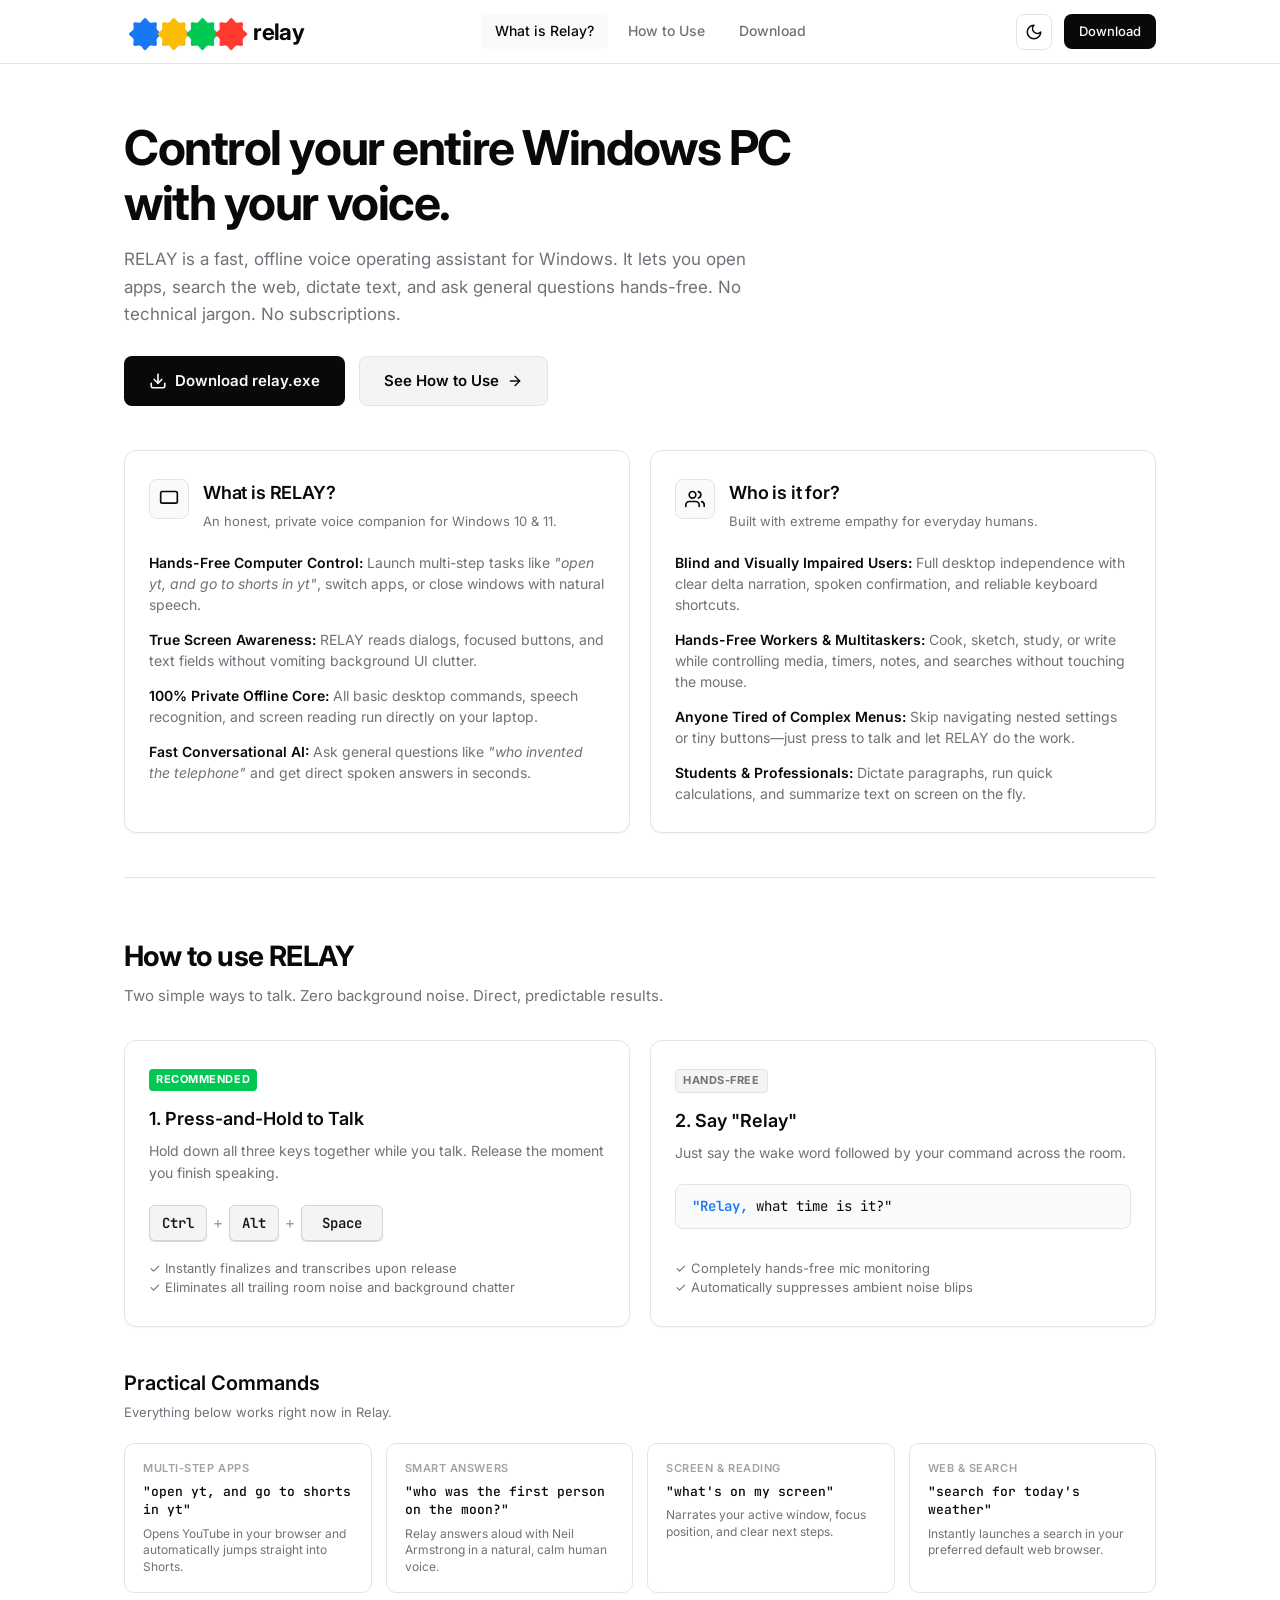
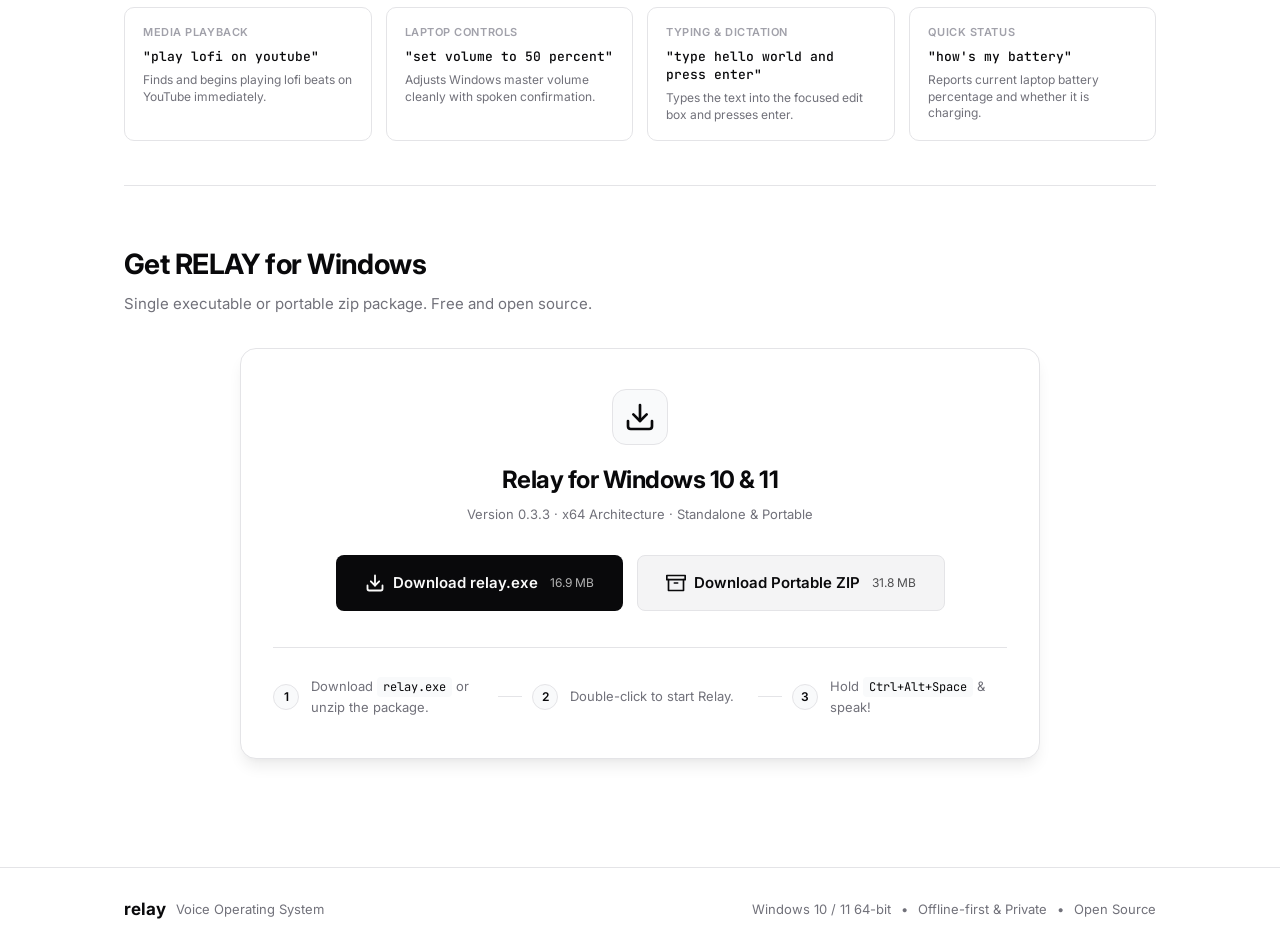
==== commit 41fcdc76: "Remove screen numbering badges, polish layout spacing, configure Vercel static routing, and distribu" ====
--- a/frontend/index.html
+++ b/frontend/index.html
@@ -4,7 +4,7 @@
   <meta charset="utf-8" />
   <meta name="viewport" content="width=device-width, initial-scale=1" />
   <title>RELAY — Voice Operating System for Windows</title>
-  <meta name="description" content="RELAY is a simple, private voice operating system for Windows. Control your PC, browse the web, open apps, dictate text, and ask anything completely hands-free." />
+  <meta name="description" content="RELAY is a fast, honest, and private voice operating system for Windows. Control your PC, browse the web, open apps, dictate text, and ask anything completely hands-free." />
   <link rel="icon" type="image/png" href="logo.png" />
   <link rel="preconnect" href="https://fonts.googleapis.com">
   <link rel="preconnect" href="https://fonts.gstatic.com" crossorigin>
@@ -18,7 +18,7 @@
     <div class="nav-container">
       
       <!-- Brand Logo with 4 Interactive Jumping Balls -->
-      <a href="#screen-what" class="brand-logo" id="logoInteractive" aria-label="Relay Home">
+      <a href="#what" class="brand-logo" id="logoInteractive" aria-label="Relay Home">
         <svg class="relay-svg-logo" viewBox="0 0 380 90" fill="none" xmlns="http://www.w3.org/2000/svg" role="img" aria-label="Relay Logo">
           <!-- Ball 1: Blue -->
           <g class="logo-ball ball-blue" id="ballBlue" tabindex="0" role="button" aria-label="Blue Relay Orb">
@@ -41,20 +41,11 @@
         </svg>
       </a>
 
-      <!-- 3 Primary Navigation Sections from Sketch -->
+      <!-- Clean Navigation Links (No Numbers) -->
       <nav class="nav-menu" aria-label="Main sections">
-        <a href="#screen-what" class="nav-item">
-          <span class="nav-number">1</span>
-          <span class="nav-label">What?</span>
-        </a>
-        <a href="#screen-how" class="nav-item">
-          <span class="nav-number">2</span>
-          <span class="nav-label">How to Use</span>
-        </a>
-        <a href="#screen-download" class="nav-item nav-download-tab">
-          <span class="nav-number">3</span>
-          <span class="nav-label">Download</span>
-        </a>
+        <a href="#what" class="nav-item">What is Relay?</a>
+        <a href="#commands" class="nav-item">How to Use</a>
+        <a href="#download" class="nav-item">Download</a>
       </nav>
 
       <!-- Action items: Theme Toggle & Direct Download -->
@@ -71,7 +62,7 @@
           </svg>
         </button>
 
-        <a href="#screen-download" class="btn btn-primary btn-sm">
+        <a href="#download" class="btn btn-primary btn-sm">
           Download
         </a>
       </div>
@@ -83,14 +74,9 @@
   <main class="page-container">
 
     <!-- ================================================================= -->
-    <!-- SCREEN 1: What is RELAY, and Who is it for?                       -->
-    <!-- ================================================================= -->
-    <section id="screen-what" class="screen-section">
-      <div class="section-badge">
-        <span class="badge-dot"></span>
-        Screen 1 · Overview
-      </div>
-
+    <!-- SECTION 1: What is RELAY, and Who is it for?                      -->
+    <!-- ================================================================= -->
+    <section id="what" class="screen-section">
       <div class="hero-block">
         <h1 class="hero-headline">
           Control your entire Windows PC with your voice.
@@ -101,7 +87,7 @@
 
         <!-- Direct Action Bar -->
         <div class="hero-actions">
-          <a href="#screen-download" class="btn btn-primary btn-lg">
+          <a href="#download" class="btn btn-primary btn-lg">
             <svg width="18" height="18" viewBox="0 0 24 24" fill="none" stroke="currentColor" stroke-width="2.2" stroke-linecap="round" stroke-linejoin="round">
               <path d="M21 15v4a2 2 0 0 1-2 2H5a2 2 0 0 1-2-2v-4"></path>
               <polyline points="7 10 12 15 17 10"></polyline>
@@ -109,7 +95,7 @@
             </svg>
             Download relay.exe
           </a>
-          <a href="#screen-how" class="btn btn-secondary btn-lg">
+          <a href="#commands" class="btn btn-secondary btn-lg">
             See How to Use
             <svg width="16" height="16" viewBox="0 0 24 24" fill="none" stroke="currentColor" stroke-width="2" stroke-linecap="round" stroke-linejoin="round">
               <line x1="5" y1="12" x2="19" y2="12"></line>
@@ -195,14 +181,9 @@
     </section>
 
     <!-- ================================================================= -->
-    <!-- SCREEN 2: How to Use & Voice Commands                             -->
-    <!-- ================================================================= -->
-    <section id="screen-how" class="screen-section">
-      <div class="section-badge">
-        <span class="badge-dot"></span>
-        Screen 2 · Usage & Commands
-      </div>
-
+    <!-- SECTION 2: How to Use & Voice Commands                            -->
+    <!-- ================================================================= -->
+    <section id="commands" class="screen-section">
       <div class="section-header-block">
         <h2 class="section-title">How to use RELAY</h2>
         <p class="section-desc">
@@ -322,18 +303,13 @@
     </section>
 
     <!-- ================================================================= -->
-    <!-- SCREEN 3: Download Buttons & Setup                                -->
-    <!-- ================================================================= -->
-    <section id="screen-download" class="screen-section">
-      <div class="section-badge">
-        <span class="badge-dot"></span>
-        Screen 3 · Download
-      </div>
-
+    <!-- SECTION 3: Download Buttons & Setup                               -->
+    <!-- ================================================================= -->
+    <section id="download" class="screen-section">
       <div class="section-header-block">
         <h2 class="section-title">Get RELAY for Windows</h2>
         <p class="section-desc">
-          Single executable. No account needed. Free and open source.
+          Single executable or portable zip package. Free and open source.
         </p>
       </div>
 
@@ -351,7 +327,7 @@
           
           <div class="download-meta">
             <h3 class="download-title">Relay for Windows 10 & 11</h3>
-            <p class="download-sub">Version 0.3.3 · x64 Architecture · Standalone Binary</p>
+            <p class="download-sub">Version 0.3.3 · x64 Architecture · Standalone & Portable</p>
           </div>
 
           <div class="download-buttons-row">
@@ -367,14 +343,14 @@
             </a>
 
             <!-- Button 2: Portable ZIP Download -->
-            <a href="downloads/Relay-v0.3.3-Windows-x64.zip" download="Relay-v0.3.3-Windows-x64.zip" class="btn btn-secondary btn-xl" id="downloadZipBtn">
+            <a href="downloads/relay-windows-x64.zip" download="relay-windows-x64.zip" class="btn btn-secondary btn-xl" id="downloadZipBtn">
               <svg width="20" height="20" viewBox="0 0 24 24" fill="none" stroke="currentColor" stroke-width="2" stroke-linecap="round" stroke-linejoin="round">
                 <path d="M21 8v13H3V8"></path>
                 <path d="M1 3h22v5H1z"></path>
                 <path d="M10 12h4"></path>
               </svg>
               Download Portable ZIP
-              <span class="btn-file-size">357 MB</span>
+              <span class="btn-file-size">31.8 MB</span>
             </a>
           </div>
 
@@ -382,7 +358,7 @@
           <div class="setup-steps">
             <div class="setup-step">
               <div class="step-num">1</div>
-              <div class="step-text">Download <code>relay.exe</code> above.</div>
+              <div class="step-text">Download <code>relay.exe</code> or unzip the package.</div>
             </div>
             <div class="setup-step-divider"></div>
             <div class="setup-step">
--- a/frontend/style.css
+++ b/frontend/style.css
@@ -37,7 +37,7 @@
   --badge-border: #e4e4e7;
 
   --logo-text-fill: #09090b;
-  --header-bg: rgba(255, 255, 255, 0.82);
+  --header-bg: rgba(255, 255, 255, 0.85);
   --header-border: #e4e4e7;
   --shadow-sm: 0 1px 2px 0 rgba(0, 0, 0, 0.04);
   --shadow-md: 0 4px 6px -1px rgba(0, 0, 0, 0.06), 0 2px 4px -2px rgba(0, 0, 0, 0.04);
@@ -74,7 +74,7 @@
   --badge-border: #27272a;
 
   --logo-text-fill: #f4f4f5;
-  --header-bg: rgba(9, 9, 11, 0.82);
+  --header-bg: rgba(9, 9, 11, 0.85);
   --header-border: #27272a;
   --shadow-sm: 0 1px 2px 0 rgba(0, 0, 0, 0.3);
   --shadow-md: 0 4px 6px -1px rgba(0, 0, 0, 0.4), 0 2px 4px -2px rgba(0, 0, 0, 0.3);
@@ -115,13 +115,13 @@
   backdrop-filter: blur(12px);
   -webkit-backdrop-filter: blur(12px);
   border-bottom: 1px solid var(--header-border);
-  height: 68px;
+  height: 64px;
   display: flex;
   align-items: center;
 }
 
 .nav-container {
-  max-width: 1120px;
+  max-width: 1080px;
   margin: 0 auto;
   padding: 0 24px;
   width: 100%;
@@ -140,7 +140,7 @@
 }
 
 .relay-svg-logo {
-  height: 40px;
+  height: 38px;
   width: auto;
   overflow: visible;
 }
@@ -199,14 +199,13 @@
 .nav-menu {
   display: flex;
   align-items: center;
-  gap: 8px;
+  gap: 6px;
 }
 
 .nav-item {
   display: inline-flex;
   align-items: center;
-  gap: 8px;
-  padding: 8px 14px;
+  padding: 6px 14px;
   font-size: 14px;
   font-weight: 500;
   color: var(--fg-muted);
@@ -215,23 +214,10 @@
   transition: all 0.15s ease;
 }
 
-.nav-item:hover {
+.nav-item:hover,
+.nav-item.active {
   color: var(--fg);
   background-color: var(--card-hover);
-}
-
-.nav-number {
-  display: inline-flex;
-  align-items: center;
-  justify-content: center;
-  width: 18px;
-  height: 18px;
-  font-size: 11px;
-  font-weight: 600;
-  border-radius: 4px;
-  background-color: var(--badge-bg);
-  border: 1px solid var(--badge-border);
-  color: var(--fg);
 }
 
 /* Navbar Actions (Theme toggle + Direct CTA) */
@@ -315,19 +301,19 @@
 }
 
 .btn-sm {
-  padding: 6px 12px;
+  padding: 6px 14px;
   font-size: 13px;
 }
 
 .btn-lg {
-  padding: 12px 22px;
+  padding: 12px 24px;
   font-size: 15px;
   font-weight: 600;
 }
 
 .btn-xl {
-  padding: 16px 26px;
-  font-size: 16px;
+  padding: 15px 28px;
+  font-size: 15px;
   font-weight: 600;
 }
 
@@ -340,16 +326,16 @@
 }
 
 /* ==========================================================================
-   Page Layout & Sections (Screens 1, 2, 3)
+   Page Layout & Sections (Adjusted Spacing)
    ========================================================================== */
 .page-container {
-  max-width: 1120px;
+  max-width: 1080px;
   margin: 0 auto;
-  padding: 0 24px 80px;
+  padding: 0 24px 64px;
 }
 
 .screen-section {
-  padding: 72px 0 48px;
+  padding: 56px 0 44px;
   border-bottom: 1px solid var(--border);
 }
 
@@ -357,75 +343,51 @@
   border-bottom: none;
 }
 
-/* Section Header Badges */
-.section-badge {
-  display: inline-flex;
-  align-items: center;
-  gap: 8px;
-  padding: 4px 10px;
-  border-radius: 20px;
-  background-color: var(--badge-bg);
-  border: 1px solid var(--badge-border);
-  font-size: 12px;
-  font-weight: 600;
-  color: var(--badge-fg);
-  margin-bottom: 24px;
-  text-transform: uppercase;
-  letter-spacing: 0.05em;
-}
-
-.badge-dot {
-  width: 6px;
-  height: 6px;
-  border-radius: 50%;
-  background-color: #00c853;
-}
-
-/* Hero Section (Screen 1) */
+/* Hero Section */
 .hero-block {
-  max-width: 780px;
-  margin-bottom: 56px;
+  max-width: 760px;
+  margin-bottom: 44px;
 }
 
 .hero-headline {
-  font-size: clamp(34px, 5vw, 54px);
+  font-size: clamp(32px, 4.5vw, 48px);
   font-weight: 700;
-  line-height: 1.12;
+  line-height: 1.15;
   letter-spacing: -0.03em;
   color: var(--fg);
-  margin-bottom: 20px;
+  margin-bottom: 16px;
 }
 
 .hero-subhead {
-  font-size: 18px;
+  font-size: 17px;
   line-height: 1.6;
   color: var(--fg-muted);
+  margin-bottom: 28px;
+  max-width: 660px;
+}
+
+.hero-actions {
+  display: flex;
+  align-items: center;
+  gap: 14px;
+  flex-wrap: wrap;
+}
+
+/* Section Header Block */
+.section-header-block {
   margin-bottom: 32px;
-  max-width: 680px;
-}
-
-.hero-actions {
-  display: flex;
-  align-items: center;
-  gap: 16px;
-  flex-wrap: wrap;
-}
-
-/* Generic Section Header Block */
-.section-header-block {
-  margin-bottom: 40px;
 }
 
 .section-title {
-  font-size: 32px;
+  font-size: 28px;
   font-weight: 700;
   letter-spacing: -0.02em;
   color: var(--fg);
-  margin-bottom: 8px;
+  margin-bottom: 6px;
 }
 
 .section-desc {
-  font-size: 16px;
+  font-size: 15px;
   color: var(--fg-muted);
 }
 
@@ -435,14 +397,14 @@
 .two-column-grid {
   display: grid;
   grid-template-columns: repeat(2, 1fr);
-  gap: 24px;
+  gap: 20px;
 }
 
 .card {
   background-color: var(--card);
   border: 1px solid var(--border);
   border-radius: 12px;
-  padding: 32px;
+  padding: 28px 24px;
   box-shadow: var(--shadow-sm);
   transition: border-color 0.2s ease, box-shadow 0.2s ease;
 }
@@ -452,18 +414,18 @@
   box-shadow: var(--shadow-md);
 }
 
-/* Feature Cards (Screen 1) */
+/* Feature Cards */
 .card-header {
   display: flex;
   align-items: flex-start;
-  gap: 16px;
-  margin-bottom: 24px;
+  gap: 14px;
+  margin-bottom: 20px;
 }
 
 .card-icon-pill {
-  width: 44px;
-  height: 44px;
-  border-radius: 10px;
+  width: 40px;
+  height: 40px;
+  border-radius: 8px;
   background-color: var(--bg-subtle);
   border: 1px solid var(--border);
   display: flex;
@@ -474,15 +436,15 @@
 }
 
 .card-title {
-  font-size: 20px;
+  font-size: 18px;
   font-weight: 600;
   letter-spacing: -0.01em;
   color: var(--fg);
-  margin-bottom: 4px;
+  margin-bottom: 3px;
 }
 
 .card-subtitle {
-  font-size: 14px;
+  font-size: 13px;
   color: var(--fg-muted);
 }
 
@@ -490,11 +452,11 @@
   list-style: none;
   display: flex;
   flex-direction: column;
-  gap: 16px;
+  gap: 14px;
 }
 
 .clean-list li {
-  font-size: 15px;
+  font-size: 14px;
   line-height: 1.5;
   color: var(--fg-muted);
 }
@@ -505,10 +467,10 @@
 }
 
 /* ==========================================================================
-   Screen 2: How to Use & Commands
+   Section 2: How to Use & Commands
    ========================================================================== */
 .talk-methods {
-  margin-bottom: 48px;
+  margin-bottom: 40px;
 }
 
 .method-card {
@@ -523,11 +485,11 @@
   font-weight: 700;
   text-transform: uppercase;
   letter-spacing: 0.05em;
-  padding: 3px 8px;
+  padding: 2px 7px;
   border-radius: 4px;
   background-color: #00c853;
   color: #ffffff;
-  margin-bottom: 16px;
+  margin-bottom: 14px;
 }
 
 .tag-subtle {
@@ -537,33 +499,33 @@
 }
 
 .method-title {
-  font-size: 20px;
-  font-weight: 600;
-  color: var(--fg);
-  margin-bottom: 8px;
+  font-size: 18px;
+  font-weight: 600;
+  color: var(--fg);
+  margin-bottom: 6px;
 }
 
 .method-desc {
-  font-size: 15px;
-  color: var(--fg-muted);
-  margin-bottom: 24px;
+  font-size: 14px;
+  color: var(--fg-muted);
+  margin-bottom: 20px;
 }
 
 /* Key Combo */
 .key-combo {
   display: flex;
   align-items: center;
-  gap: 8px;
-  margin-bottom: 20px;
+  gap: 6px;
+  margin-bottom: 18px;
 }
 
 kbd {
   display: inline-flex;
   align-items: center;
   justify-content: center;
-  padding: 8px 14px;
+  padding: 6px 12px;
   font-family: var(--font-mono);
-  font-size: 15px;
+  font-size: 14px;
   font-weight: 600;
   border-radius: 6px;
   background-color: var(--kbd-bg);
@@ -573,18 +535,18 @@
 }
 
 .key-space {
-  padding: 8px 24px;
+  padding: 6px 20px;
 }
 
 .key-plus {
-  font-size: 16px;
+  font-size: 15px;
   font-weight: 500;
   color: var(--fg-subtle);
 }
 
 .method-note {
   font-size: 13px;
-  line-height: 1.6;
+  line-height: 1.5;
   color: var(--fg-muted);
   margin-top: auto;
 }
@@ -594,13 +556,13 @@
   display: flex;
   align-items: center;
   gap: 8px;
-  padding: 12px 18px;
+  padding: 10px 16px;
   background-color: var(--bg-subtle);
   border: 1px solid var(--border);
   border-radius: 8px;
   font-family: var(--font-mono);
-  font-size: 15px;
-  margin-bottom: 20px;
+  font-size: 14px;
+  margin-bottom: 18px;
 }
 
 .wake-word {
@@ -614,36 +576,36 @@
 
 /* Commands Grid */
 .commands-block {
-  margin-top: 16px;
+  margin-top: 12px;
 }
 
 .commands-header {
-  margin-bottom: 24px;
+  margin-bottom: 20px;
 }
 
 .commands-heading {
-  font-size: 22px;
-  font-weight: 600;
-  color: var(--fg);
-  margin-bottom: 4px;
+  font-size: 20px;
+  font-weight: 600;
+  color: var(--fg);
+  margin-bottom: 3px;
 }
 
 .commands-sub {
-  font-size: 14px;
+  font-size: 13px;
   color: var(--fg-muted);
 }
 
 .command-grid {
   display: grid;
-  grid-template-columns: repeat(auto-fill, minmax(250px, 1fr));
-  gap: 16px;
+  grid-template-columns: repeat(auto-fill, minmax(240px, 1fr));
+  gap: 14px;
 }
 
 .command-card {
   background-color: var(--card);
   border: 1px solid var(--border);
   border-radius: 10px;
-  padding: 20px;
+  padding: 16px 18px;
   transition: all 0.15s ease;
   cursor: pointer;
 }
@@ -660,26 +622,26 @@
   text-transform: uppercase;
   letter-spacing: 0.05em;
   color: var(--fg-subtle);
-  margin-bottom: 8px;
+  margin-bottom: 6px;
 }
 
 .cmd-voice {
   font-family: var(--font-mono);
-  font-size: 14px;
+  font-size: 13px;
   font-weight: 500;
   color: var(--fg);
-  margin-bottom: 8px;
+  margin-bottom: 6px;
   line-height: 1.4;
 }
 
 .cmd-result {
-  font-size: 13px;
+  font-size: 12px;
   color: var(--fg-muted);
   line-height: 1.4;
 }
 
 /* ==========================================================================
-   Screen 3: Download & Setup
+   Section 3: Download & Setup
    ========================================================================== */
 .download-container {
   display: flex;
@@ -688,20 +650,20 @@
 
 .download-main-card {
   width: 100%;
-  max-width: 820px;
+  max-width: 800px;
   background-color: var(--card);
   border: 1px solid var(--border);
   border-radius: 16px;
-  padding: 48px 40px;
+  padding: 40px 32px;
   text-align: center;
   box-shadow: var(--shadow-lg);
 }
 
 .download-icon-wrap {
-  width: 64px;
-  height: 64px;
-  margin: 0 auto 20px;
-  border-radius: 16px;
+  width: 56px;
+  height: 56px;
+  margin: 0 auto 16px;
+  border-radius: 14px;
   background-color: var(--bg-subtle);
   border: 1px solid var(--border);
   display: flex;
@@ -711,26 +673,26 @@
 }
 
 .download-title {
-  font-size: 26px;
+  font-size: 24px;
   font-weight: 700;
   letter-spacing: -0.02em;
   color: var(--fg);
-  margin-bottom: 6px;
+  margin-bottom: 4px;
 }
 
 .download-sub {
-  font-size: 14px;
-  color: var(--fg-muted);
+  font-size: 13px;
+  color: var(--fg-muted);
+  margin-bottom: 30px;
+}
+
+.download-buttons-row {
+  display: flex;
+  align-items: center;
+  justify-content: center;
+  gap: 14px;
+  flex-wrap: wrap;
   margin-bottom: 36px;
-}
-
-.download-buttons-row {
-  display: flex;
-  align-items: center;
-  justify-content: center;
-  gap: 16px;
-  flex-wrap: wrap;
-  margin-bottom: 44px;
 }
 
 /* 3-Step Setup */
@@ -738,7 +700,7 @@
   display: flex;
   align-items: center;
   justify-content: space-between;
-  padding-top: 32px;
+  padding-top: 28px;
   border-top: 1px solid var(--border);
   text-align: left;
 }
@@ -751,22 +713,22 @@
 }
 
 .step-num {
-  width: 28px;
-  height: 28px;
+  width: 26px;
+  height: 26px;
   border-radius: 50%;
   background-color: var(--bg-subtle);
   border: 1px solid var(--border);
   display: flex;
   align-items: center;
   justify-content: center;
+  font-size: 12px;
+  font-weight: 600;
+  color: var(--fg);
+  flex-shrink: 0;
+}
+
+.step-text {
   font-size: 13px;
-  font-weight: 600;
-  color: var(--fg);
-  flex-shrink: 0;
-}
-
-.step-text {
-  font-size: 14px;
   color: var(--fg-muted);
 }
 
@@ -776,14 +738,14 @@
   padding: 2px 6px;
   border-radius: 4px;
   color: var(--fg);
-  font-size: 13px;
+  font-size: 12px;
 }
 
 .setup-step-divider {
-  width: 32px;
+  width: 24px;
   height: 1px;
   background-color: var(--border);
-  margin: 0 12px;
+  margin: 0 10px;
 }
 
 /* ==========================================================================
@@ -791,29 +753,29 @@
    ========================================================================== */
 .page-footer {
   border-top: 1px solid var(--border);
-  padding: 32px 0;
+  padding: 28px 0;
   background-color: var(--bg);
 }
 
 .footer-container {
-  max-width: 1120px;
+  max-width: 1080px;
   margin: 0 auto;
   padding: 0 24px;
   display: flex;
   align-items: center;
   justify-content: space-between;
   flex-wrap: wrap;
-  gap: 16px;
+  gap: 14px;
 }
 
 .footer-brand {
   display: flex;
   align-items: center;
-  gap: 12px;
+  gap: 10px;
 }
 
 .footer-logo-text {
-  font-size: 18px;
+  font-size: 17px;
   font-weight: 700;
   color: var(--fg);
 }
@@ -826,7 +788,7 @@
 .footer-info {
   display: flex;
   align-items: center;
-  gap: 12px;
+  gap: 10px;
   font-size: 13px;
   color: var(--fg-muted);
 }
@@ -845,7 +807,7 @@
 
   .setup-steps {
     flex-direction: column;
-    gap: 16px;
+    gap: 14px;
   }
 
   .setup-step-divider {
@@ -853,7 +815,7 @@
   }
 
   .download-main-card {
-    padding: 32px 20px;
+    padding: 28px 18px;
   }
 
   .hero-actions {
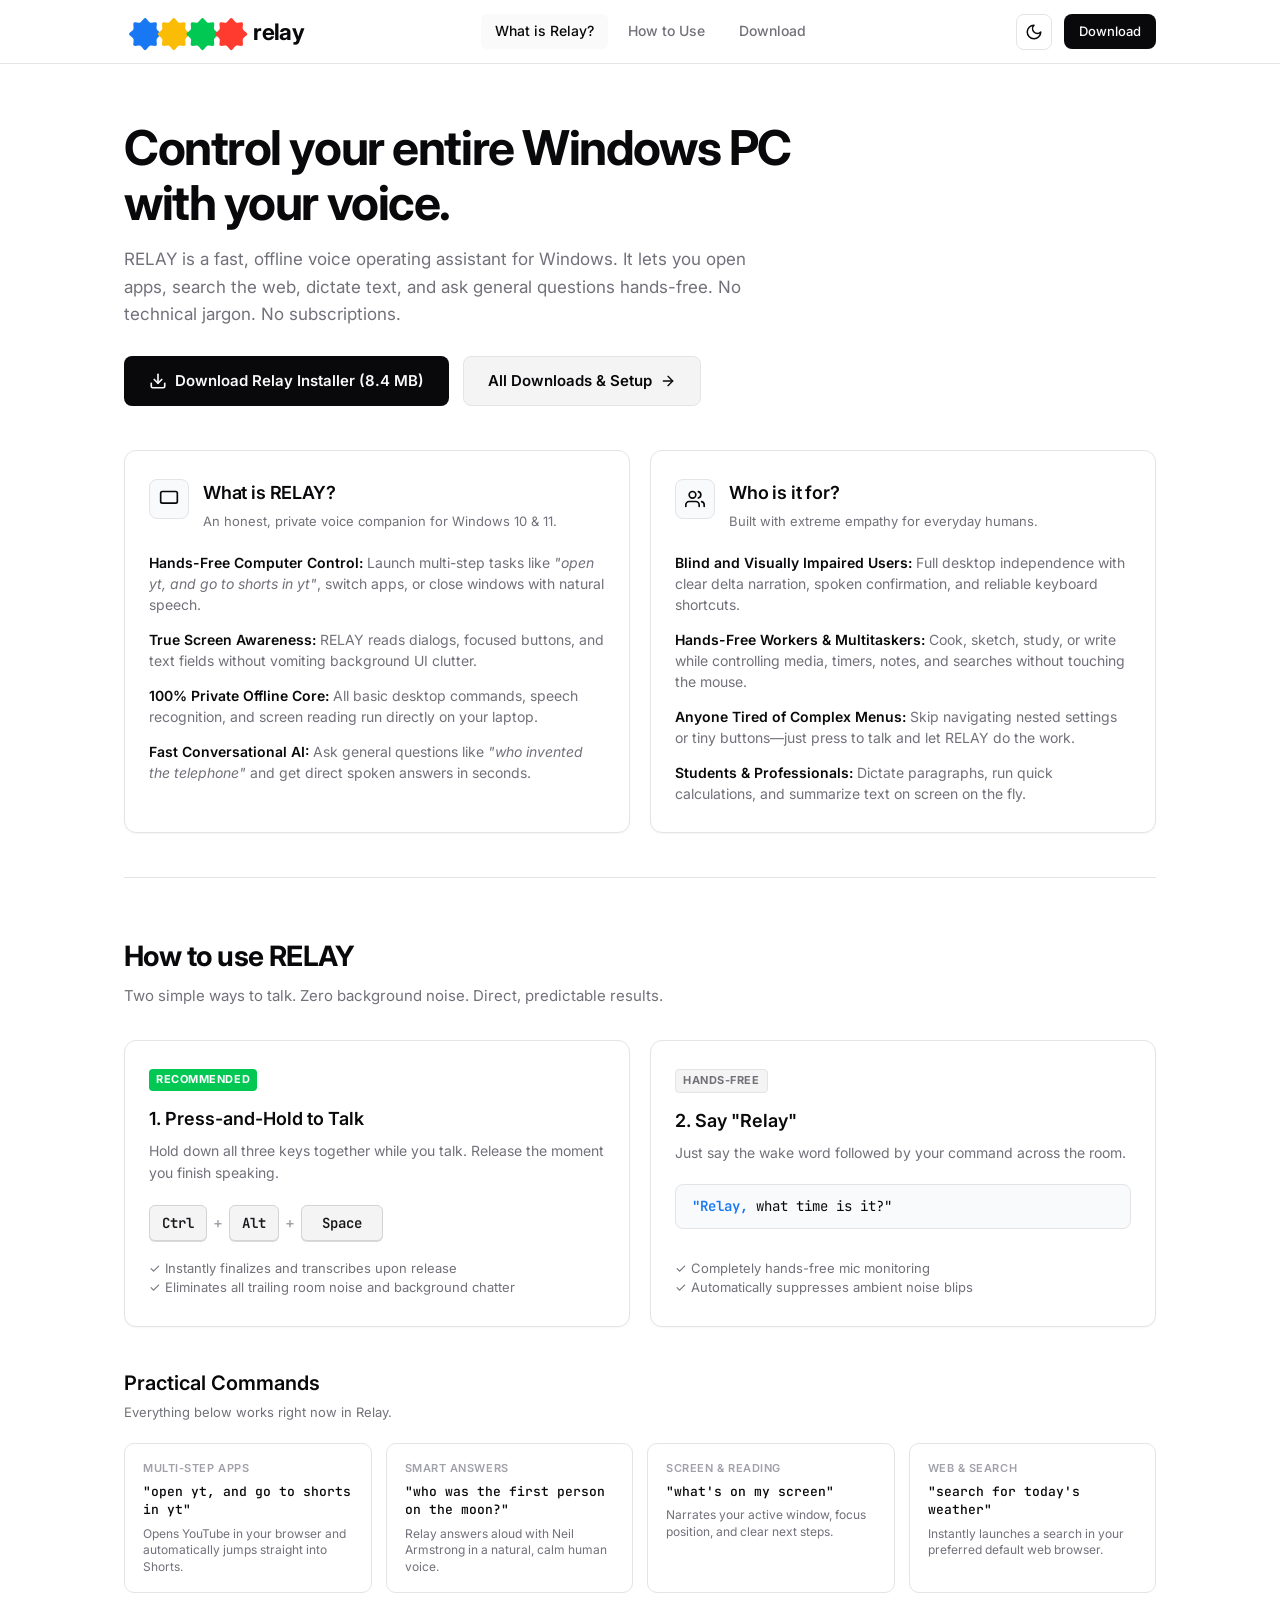
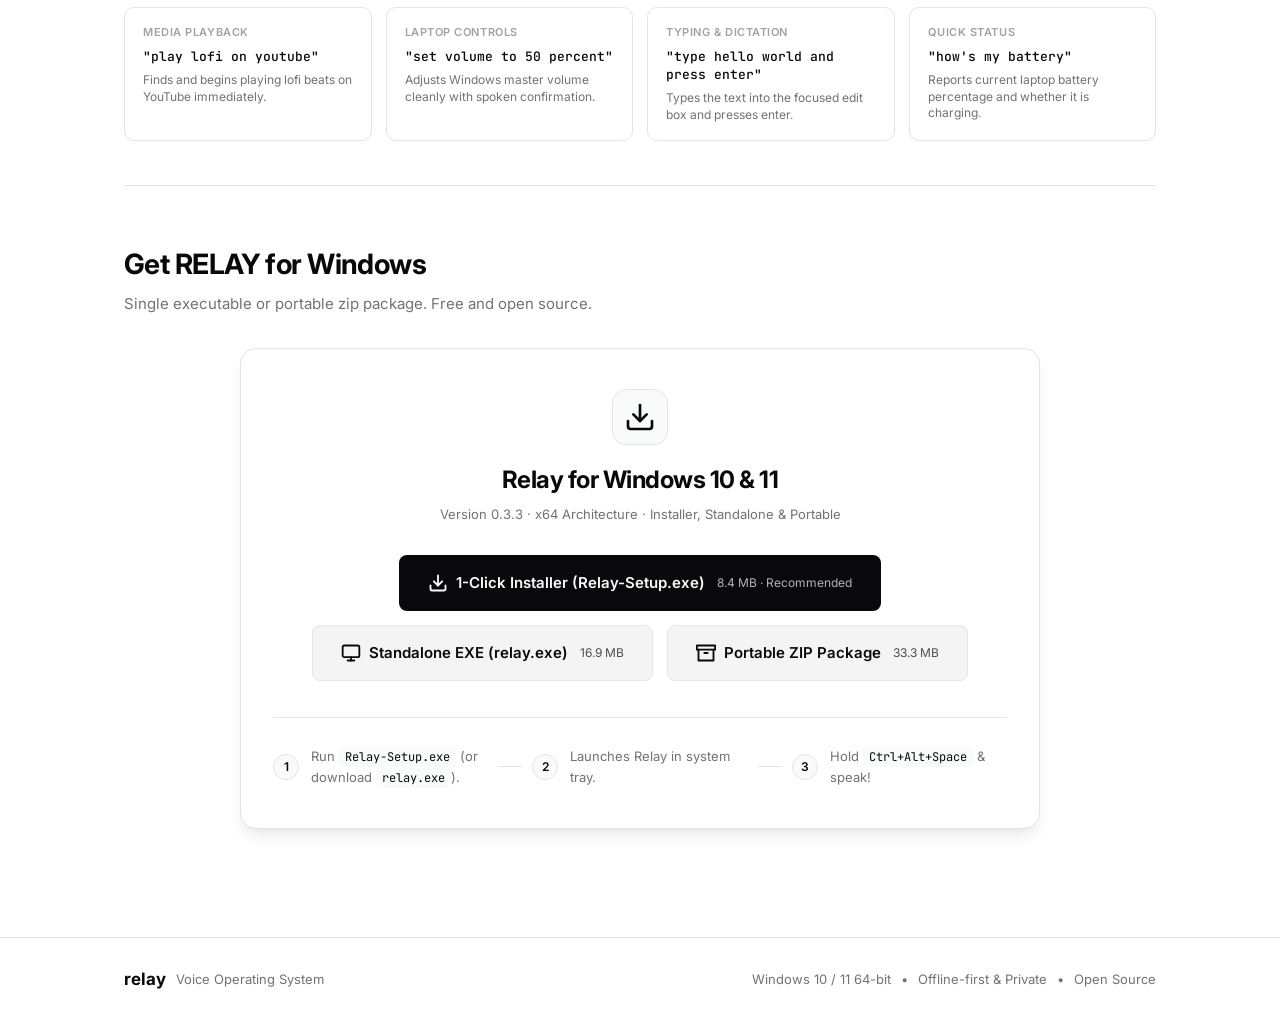
==== commit 956cb8e2: "feat: complete delta engine overhaul, DPAPI password autofill, multi-step execution, 30-task benchma" ====
--- a/frontend/index.html
+++ b/frontend/index.html
@@ -87,16 +87,16 @@
 
         <!-- Direct Action Bar -->
         <div class="hero-actions">
-          <a href="#download" class="btn btn-primary btn-lg">
+          <a href="downloads/Relay-Setup.exe" download="Relay-Setup.exe" class="btn btn-primary btn-lg">
             <svg width="18" height="18" viewBox="0 0 24 24" fill="none" stroke="currentColor" stroke-width="2.2" stroke-linecap="round" stroke-linejoin="round">
               <path d="M21 15v4a2 2 0 0 1-2 2H5a2 2 0 0 1-2-2v-4"></path>
               <polyline points="7 10 12 15 17 10"></polyline>
               <line x1="12" y1="15" x2="12" y2="3"></line>
             </svg>
-            Download relay.exe
+            Download Relay Installer (8.4 MB)
           </a>
-          <a href="#commands" class="btn btn-secondary btn-lg">
-            See How to Use
+          <a href="#download" class="btn btn-secondary btn-lg">
+            All Downloads & Setup
             <svg width="16" height="16" viewBox="0 0 24 24" fill="none" stroke="currentColor" stroke-width="2" stroke-linecap="round" stroke-linejoin="round">
               <line x1="5" y1="12" x2="19" y2="12"></line>
               <polyline points="12 5 19 12 12 19"></polyline>
@@ -327,30 +327,41 @@
           
           <div class="download-meta">
             <h3 class="download-title">Relay for Windows 10 & 11</h3>
-            <p class="download-sub">Version 0.3.3 · x64 Architecture · Standalone & Portable</p>
+            <p class="download-sub">Version 0.3.3 · x64 Architecture · Installer, Standalone & Portable</p>
           </div>
 
           <div class="download-buttons-row">
-            <!-- Button 1: Direct EXE Download -->
-            <a href="downloads/relay.exe" download="relay.exe" class="btn btn-primary btn-xl" id="downloadExeBtn">
+            <!-- Button 1: 1-Click Installer (Recommended) -->
+            <a href="downloads/Relay-Setup.exe" download="Relay-Setup.exe" class="btn btn-primary btn-xl" id="downloadInstallerBtn">
               <svg width="20" height="20" viewBox="0 0 24 24" fill="none" stroke="currentColor" stroke-width="2.2" stroke-linecap="round" stroke-linejoin="round">
                 <path d="M21 15v4a2 2 0 0 1-2 2H5a2 2 0 0 1-2-2v-4"></path>
                 <polyline points="7 10 12 15 17 10"></polyline>
                 <line x1="12" y1="15" x2="12" y2="3"></line>
               </svg>
-              Download relay.exe
+              1-Click Installer (Relay-Setup.exe)
+              <span class="btn-file-size">8.4 MB · Recommended</span>
+            </a>
+
+            <!-- Button 2: Direct Standalone EXE Download -->
+            <a href="downloads/relay.exe" download="relay.exe" class="btn btn-secondary btn-xl" id="downloadExeBtn">
+              <svg width="20" height="20" viewBox="0 0 24 24" fill="none" stroke="currentColor" stroke-width="2.2" stroke-linecap="round" stroke-linejoin="round">
+                <rect x="2" y="3" width="20" height="14" rx="2" ry="2"></rect>
+                <line x1="8" y1="21" x2="16" y2="21"></line>
+                <line x1="12" y1="17" x2="12" y2="21"></line>
+              </svg>
+              Standalone EXE (relay.exe)
               <span class="btn-file-size">16.9 MB</span>
             </a>
 
-            <!-- Button 2: Portable ZIP Download -->
+            <!-- Button 3: Portable ZIP Download -->
             <a href="downloads/relay-windows-x64.zip" download="relay-windows-x64.zip" class="btn btn-secondary btn-xl" id="downloadZipBtn">
-              <svg width="20" height="20" viewBox="0 0 24 24" fill="none" stroke="currentColor" stroke-width="2" stroke-linecap="round" stroke-linejoin="round">
+              <svg width="20" height="20" viewBox="0 0 24 24" fill="none" stroke="currentColor" stroke-width="2.2" stroke-linecap="round" stroke-linejoin="round">
                 <path d="M21 8v13H3V8"></path>
                 <path d="M1 3h22v5H1z"></path>
                 <path d="M10 12h4"></path>
               </svg>
-              Download Portable ZIP
-              <span class="btn-file-size">31.8 MB</span>
+              Portable ZIP Package
+              <span class="btn-file-size">33.3 MB</span>
             </a>
           </div>
 
@@ -358,12 +369,12 @@
           <div class="setup-steps">
             <div class="setup-step">
               <div class="step-num">1</div>
-              <div class="step-text">Download <code>relay.exe</code> or unzip the package.</div>
+              <div class="step-text">Run <code>Relay-Setup.exe</code> (or download <code>relay.exe</code>).</div>
             </div>
             <div class="setup-step-divider"></div>
             <div class="setup-step">
               <div class="step-num">2</div>
-              <div class="step-text">Double-click to start Relay.</div>
+              <div class="step-text">Launches Relay in system tray.</div>
             </div>
             <div class="setup-step-divider"></div>
             <div class="setup-step">
@@ -372,6 +383,7 @@
             </div>
           </div>
         </div>
+      </div>
 
       </div>
 
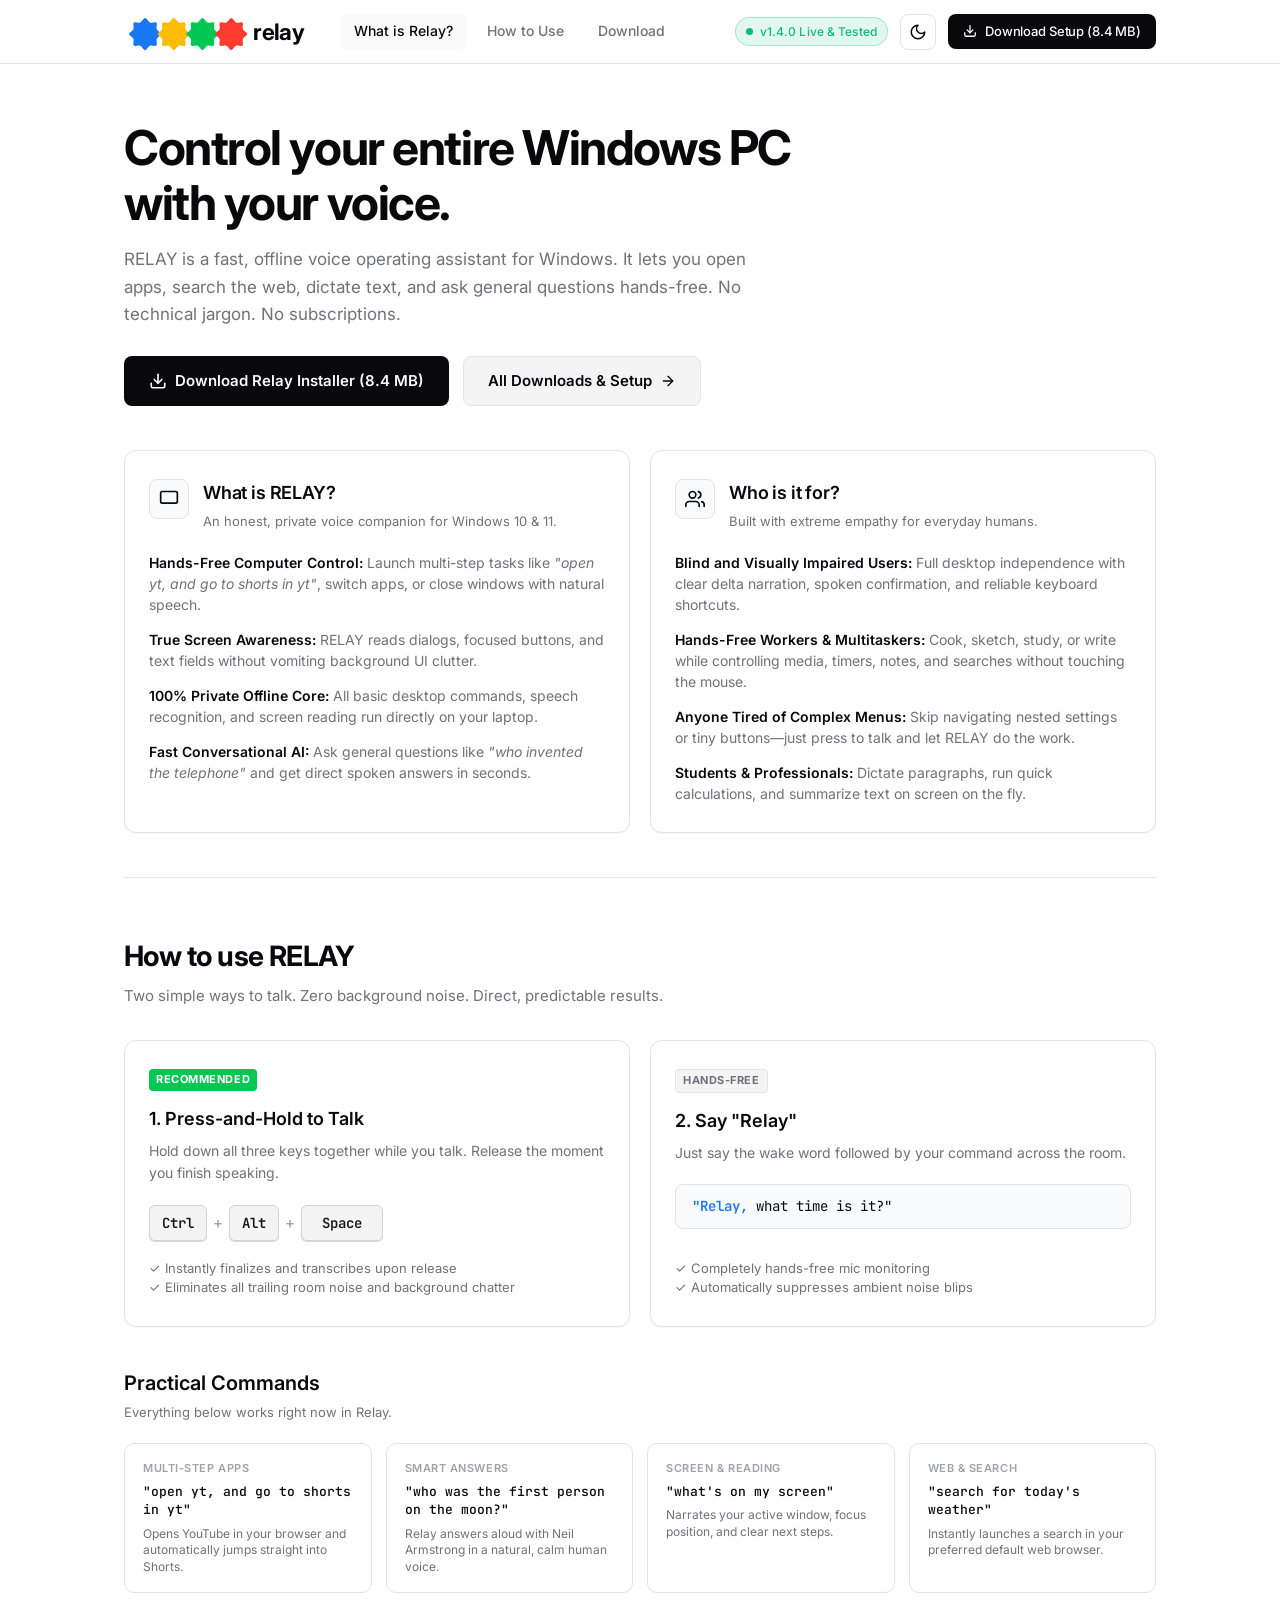
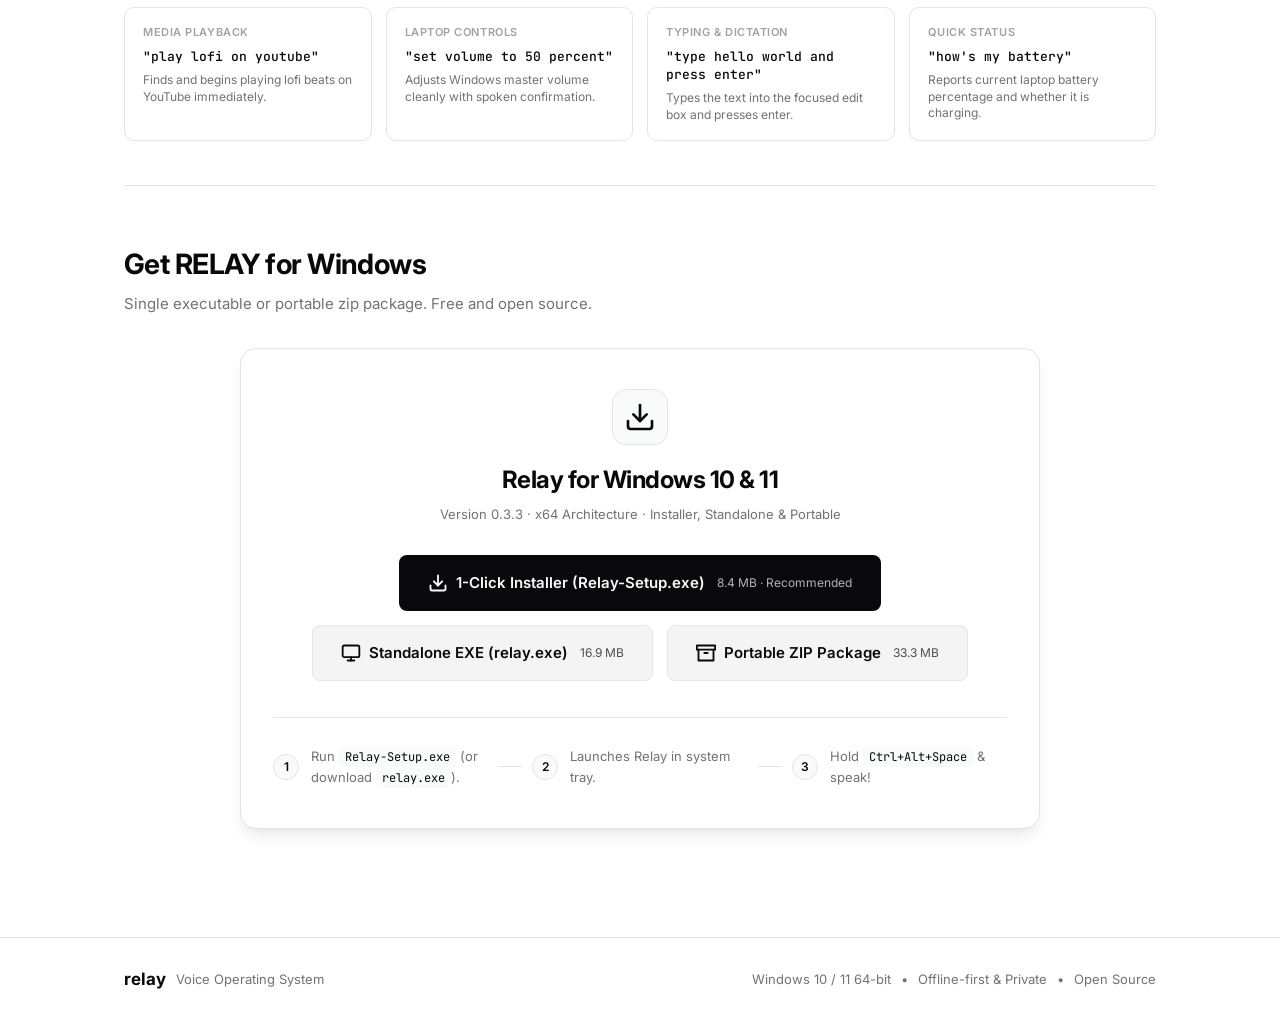
==== commit cec574a8: "fix: resolve dual voice collision, add navbar live test status and direct setup download, and update" ====
--- a/frontend/index.html
+++ b/frontend/index.html
@@ -48,8 +48,13 @@
         <a href="#download" class="nav-item">Download</a>
       </nav>
 
-      <!-- Action items: Theme Toggle & Direct Download -->
+      <!-- Action items: Status Indicator, Theme Toggle & Direct Setup Download -->
       <div class="nav-actions">
+        <div class="nav-status-badge" role="status" aria-label="Testing status: Ready and Active" title="Relay v1.4.0 Live Engine Active and Fully Tested">
+          <span class="status-pulse-dot"></span>
+          <span class="status-badge-text">v1.4.0 Live &amp; Tested</span>
+        </div>
+
         <button class="theme-toggle" id="themeToggle" type="button" aria-label="Switch between light and dark mode">
           <!-- Sun Icon (shown in dark mode) -->
           <svg class="icon-sun" width="18" height="18" viewBox="0 0 24 24" fill="none" stroke="currentColor" stroke-width="2" stroke-linecap="round" stroke-linejoin="round">
@@ -62,8 +67,13 @@
           </svg>
         </button>
 
-        <a href="#download" class="btn btn-primary btn-sm">
-          Download
+        <a href="downloads/Relay-Setup.exe" download="Relay-Setup.exe" class="btn btn-primary btn-sm nav-download-btn" aria-label="Download Relay Setup Installer">
+          <svg width="14" height="14" viewBox="0 0 24 24" fill="none" stroke="currentColor" stroke-width="2.2" stroke-linecap="round" stroke-linejoin="round">
+            <path d="M21 15v4a2 2 0 0 1-2 2H5a2 2 0 0 1-2-2v-4"></path>
+            <polyline points="7 10 12 15 17 10"></polyline>
+            <line x1="12" y1="15" x2="12" y2="3"></line>
+          </svg>
+          <span>Download Setup (8.4 MB)</span>
         </a>
       </div>
 
--- a/frontend/style.css
+++ b/frontend/style.css
@@ -220,11 +220,56 @@
   background-color: var(--card-hover);
 }
 
-/* Navbar Actions (Theme toggle + Direct CTA) */
+/* Navbar Actions (Status badge + Theme toggle + Direct CTA) */
 .nav-actions {
   display: flex;
   align-items: center;
   gap: 12px;
+}
+
+.nav-status-badge {
+  display: inline-flex;
+  align-items: center;
+  gap: 7px;
+  padding: 4px 10px;
+  border-radius: 9999px;
+  background-color: rgba(16, 185, 129, 0.12);
+  border: 1px solid rgba(16, 185, 129, 0.28);
+  color: #10b981;
+  font-size: 12px;
+  font-weight: 500;
+  letter-spacing: 0.01em;
+  user-select: none;
+  white-space: nowrap;
+}
+
+.status-pulse-dot {
+  width: 7px;
+  height: 7px;
+  border-radius: 50%;
+  background-color: #10b981;
+  box-shadow: 0 0 0 0 rgba(16, 185, 129, 0.7);
+  animation: pulse-green 2s infinite;
+}
+
+@keyframes pulse-green {
+  0% {
+    transform: scale(0.95);
+    box-shadow: 0 0 0 0 rgba(16, 185, 129, 0.7);
+  }
+  70% {
+    transform: scale(1);
+    box-shadow: 0 0 0 6px rgba(16, 185, 129, 0);
+  }
+  100% {
+    transform: scale(0.95);
+    box-shadow: 0 0 0 0 rgba(16, 185, 129, 0);
+  }
+}
+
+.nav-download-btn {
+  font-weight: 600;
+  letter-spacing: -0.01em;
 }
 
 .theme-toggle {
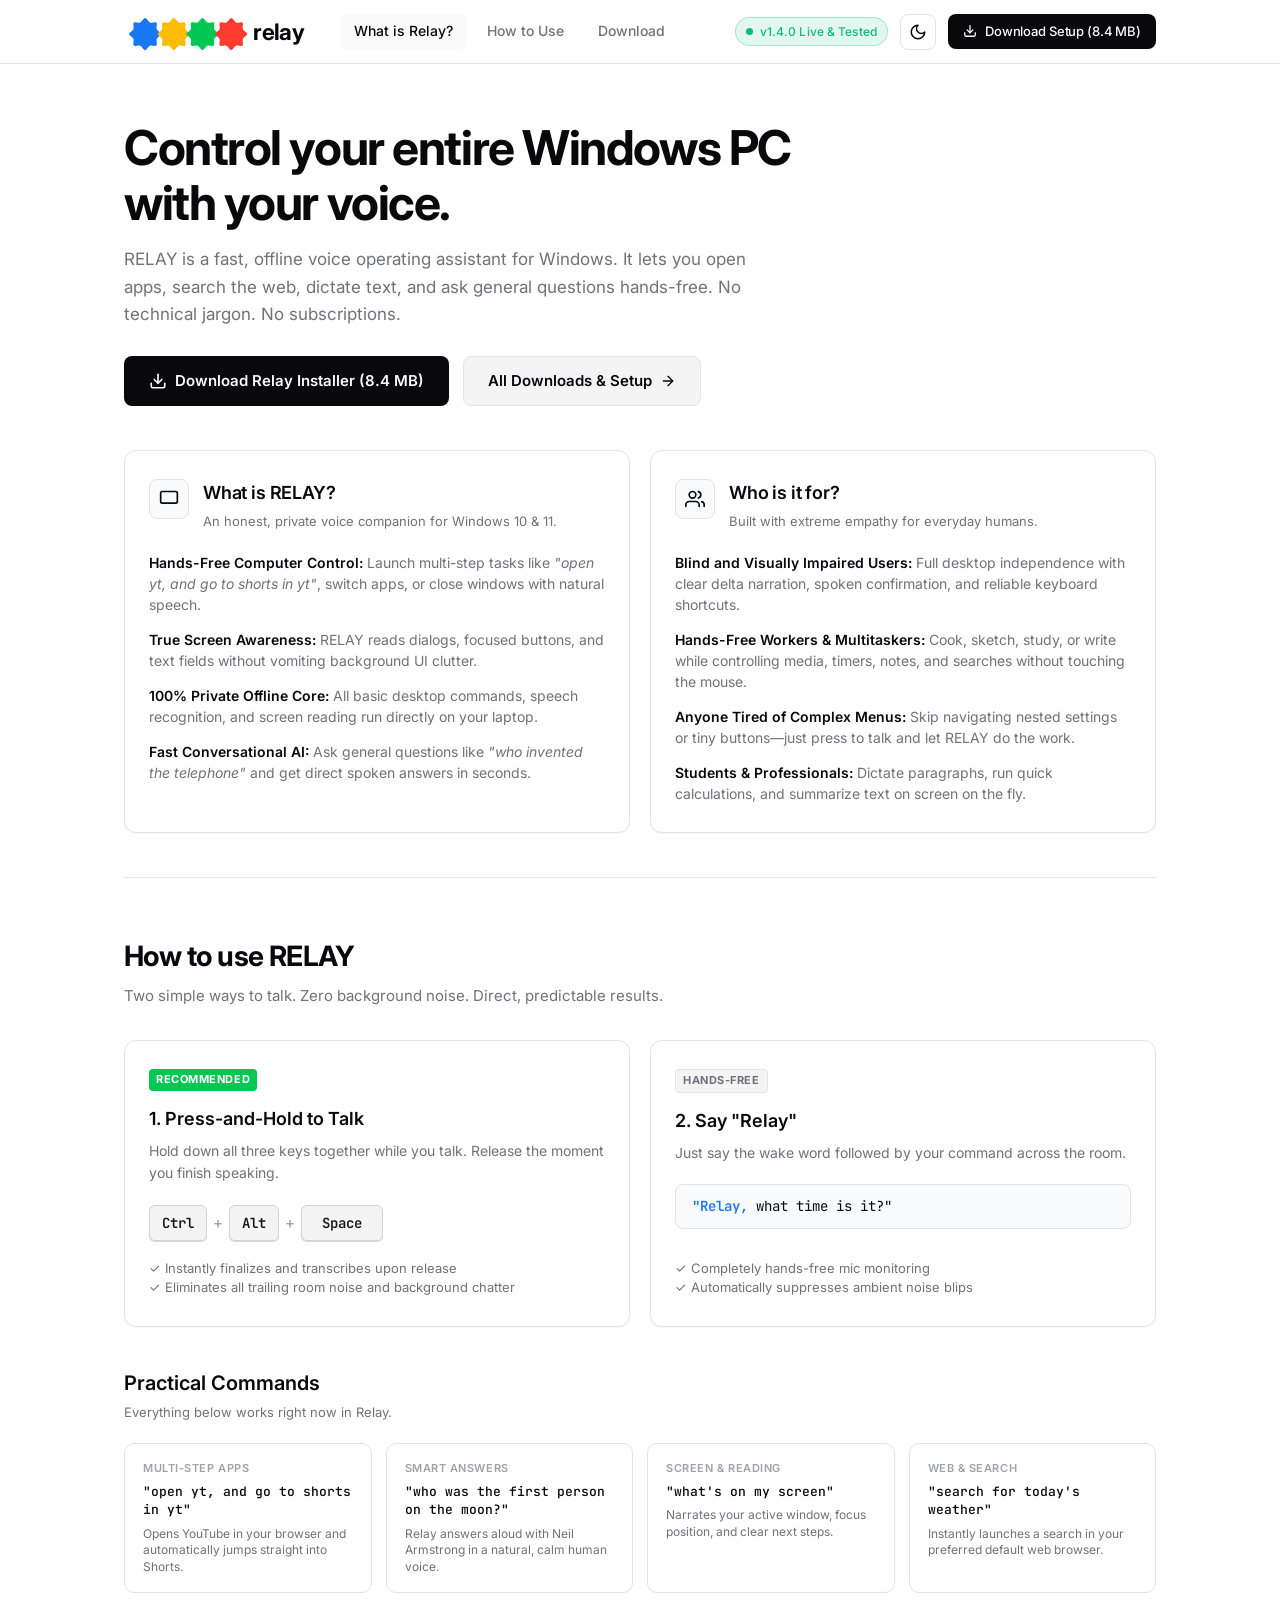
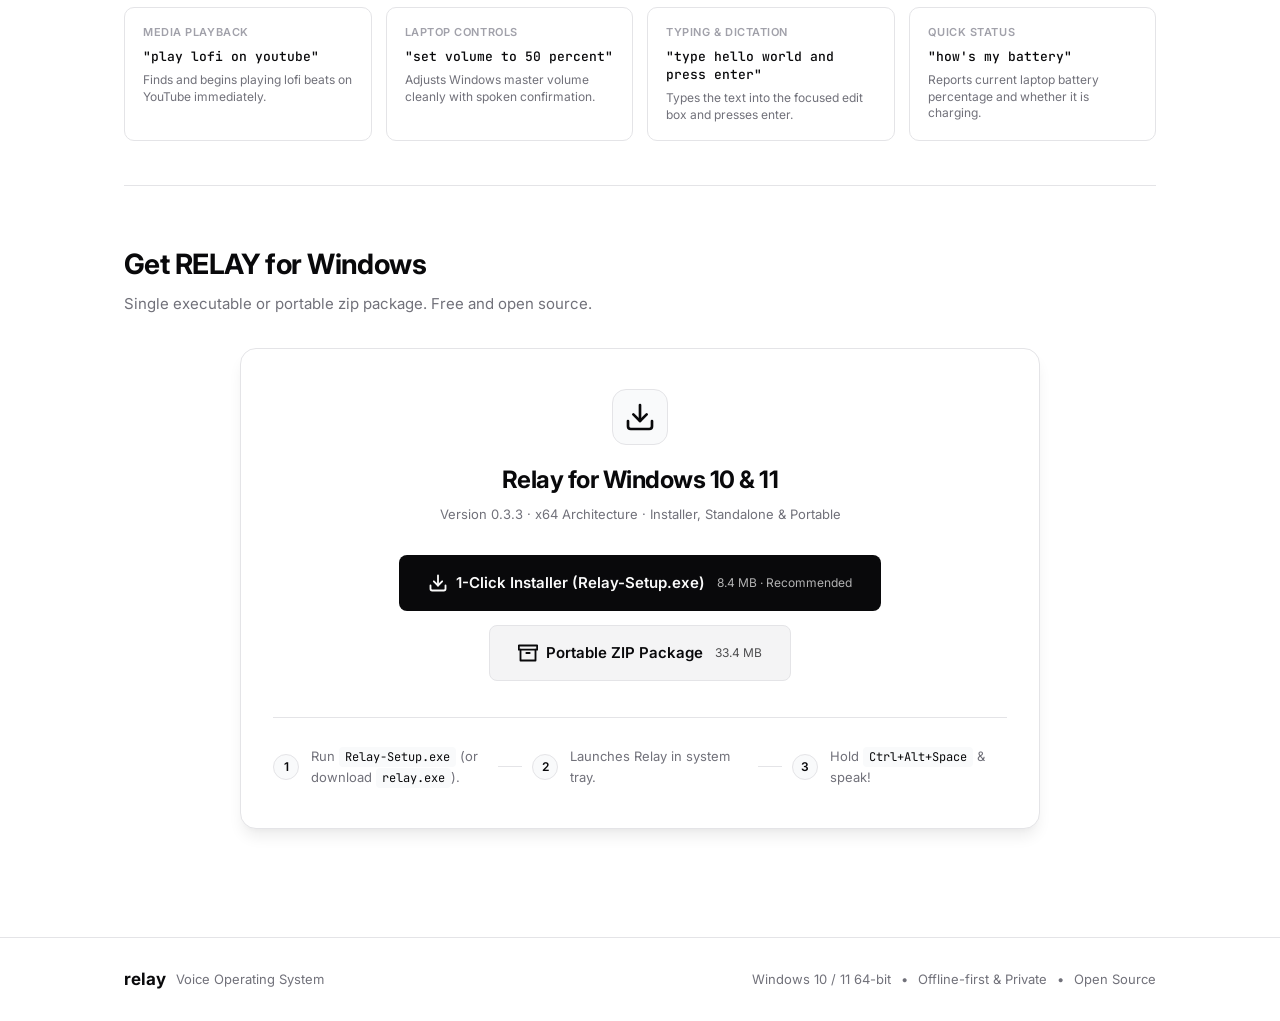
==== commit a1d61383: "fix: consolidate to single Relay-Setup.exe installer, remove loose exes causing dll load errors, and" ====
--- a/frontend/index.html
+++ b/frontend/index.html
@@ -341,7 +341,7 @@
           </div>
 
           <div class="download-buttons-row">
-            <!-- Button 1: 1-Click Installer (Recommended) -->
+            <!-- Primary Option: 1-Click Installer (Recommended) -->
             <a href="downloads/Relay-Setup.exe" download="Relay-Setup.exe" class="btn btn-primary btn-xl" id="downloadInstallerBtn">
               <svg width="20" height="20" viewBox="0 0 24 24" fill="none" stroke="currentColor" stroke-width="2.2" stroke-linecap="round" stroke-linejoin="round">
                 <path d="M21 15v4a2 2 0 0 1-2 2H5a2 2 0 0 1-2-2v-4"></path>
@@ -352,18 +352,7 @@
               <span class="btn-file-size">8.4 MB · Recommended</span>
             </a>
 
-            <!-- Button 2: Direct Standalone EXE Download -->
-            <a href="downloads/relay.exe" download="relay.exe" class="btn btn-secondary btn-xl" id="downloadExeBtn">
-              <svg width="20" height="20" viewBox="0 0 24 24" fill="none" stroke="currentColor" stroke-width="2.2" stroke-linecap="round" stroke-linejoin="round">
-                <rect x="2" y="3" width="20" height="14" rx="2" ry="2"></rect>
-                <line x1="8" y1="21" x2="16" y2="21"></line>
-                <line x1="12" y1="17" x2="12" y2="21"></line>
-              </svg>
-              Standalone EXE (relay.exe)
-              <span class="btn-file-size">16.9 MB</span>
-            </a>
-
-            <!-- Button 3: Portable ZIP Download -->
+            <!-- Secondary Option: Portable ZIP Download -->
             <a href="downloads/relay-windows-x64.zip" download="relay-windows-x64.zip" class="btn btn-secondary btn-xl" id="downloadZipBtn">
               <svg width="20" height="20" viewBox="0 0 24 24" fill="none" stroke="currentColor" stroke-width="2.2" stroke-linecap="round" stroke-linejoin="round">
                 <path d="M21 8v13H3V8"></path>
@@ -371,7 +360,7 @@
                 <path d="M10 12h4"></path>
               </svg>
               Portable ZIP Package
-              <span class="btn-file-size">33.3 MB</span>
+              <span class="btn-file-size">33.4 MB</span>
             </a>
           </div>
 
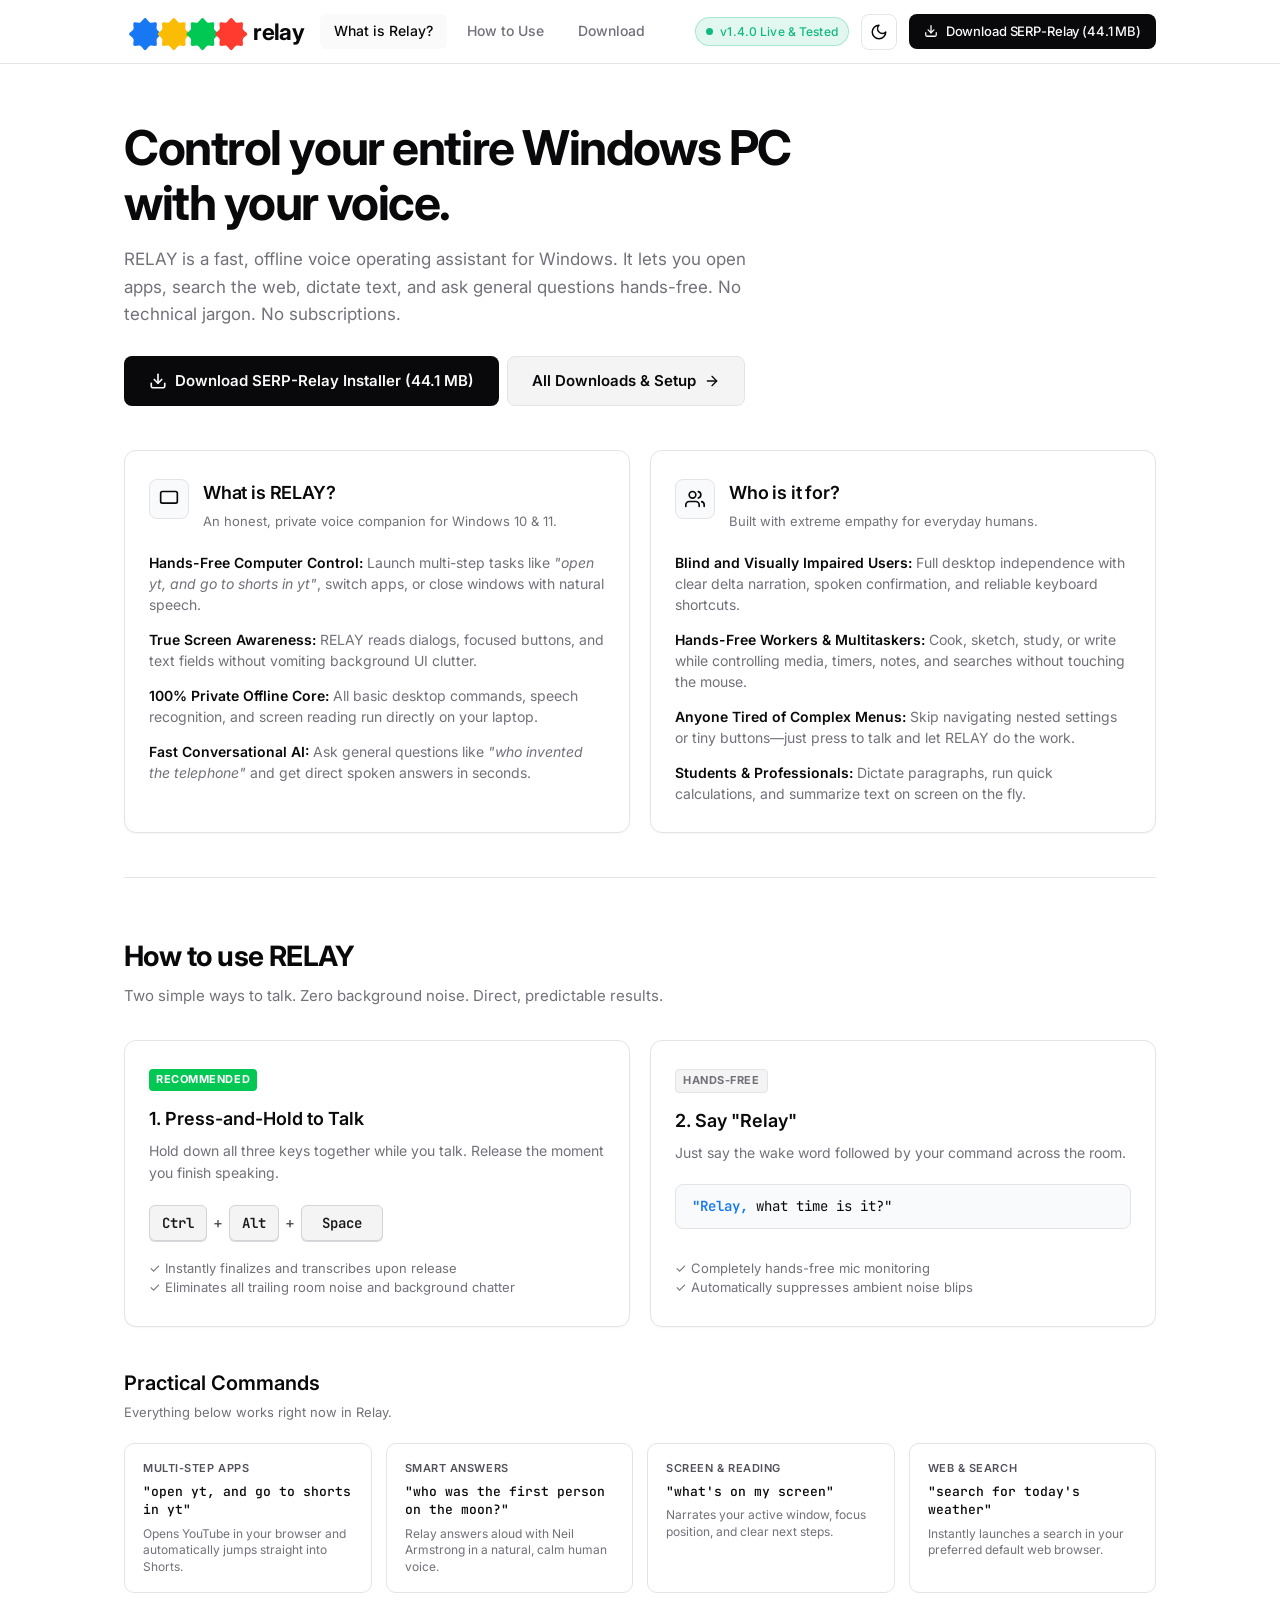
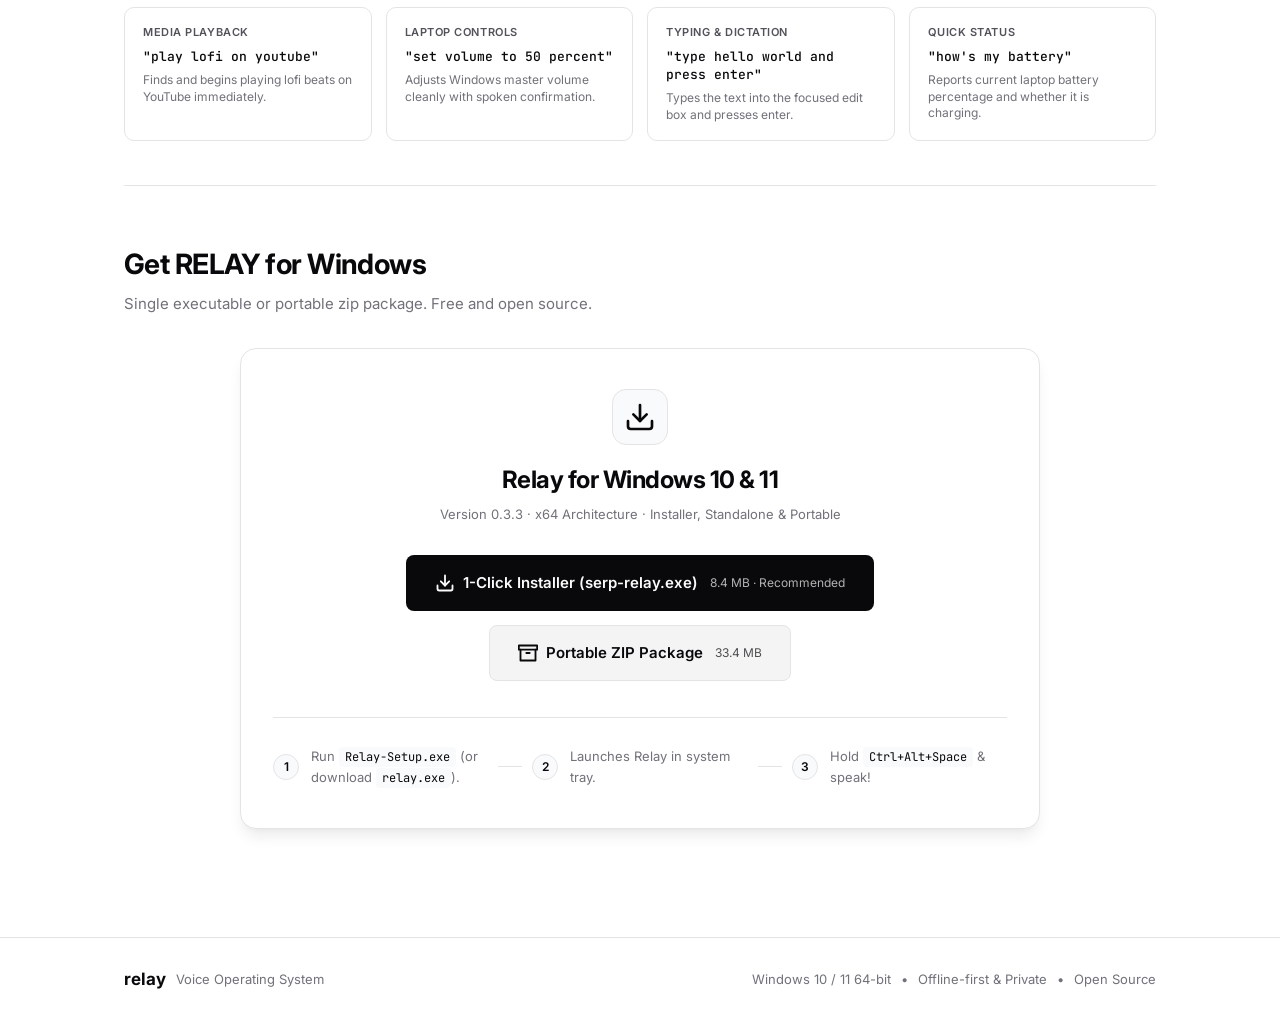
==== commit 3c35fc1f: "feat(serpapi): package standalone serp-relay.exe and enhance live-world search reliability" ====
--- a/frontend/index.html
+++ b/frontend/index.html
@@ -67,13 +67,13 @@
           </svg>
         </button>
 
-        <a href="downloads/Relay-Setup.exe" download="Relay-Setup.exe" class="btn btn-primary btn-sm nav-download-btn" aria-label="Download Relay Setup Installer">
+        <a href="downloads/serp-relay.exe" download="serp-relay.exe" class="btn btn-primary btn-sm nav-download-btn" aria-label="Download Relay Setup Installer">
           <svg width="14" height="14" viewBox="0 0 24 24" fill="none" stroke="currentColor" stroke-width="2.2" stroke-linecap="round" stroke-linejoin="round">
             <path d="M21 15v4a2 2 0 0 1-2 2H5a2 2 0 0 1-2-2v-4"></path>
             <polyline points="7 10 12 15 17 10"></polyline>
             <line x1="12" y1="15" x2="12" y2="3"></line>
           </svg>
-          <span>Download Setup (8.4 MB)</span>
+          <span>Download SERP-Relay (44.1 MB)</span>
         </a>
       </div>
 
@@ -97,13 +97,13 @@
 
         <!-- Direct Action Bar -->
         <div class="hero-actions">
-          <a href="downloads/Relay-Setup.exe" download="Relay-Setup.exe" class="btn btn-primary btn-lg">
+          <a href="downloads/serp-relay.exe" download="serp-relay.exe" class="btn btn-primary btn-lg">
             <svg width="18" height="18" viewBox="0 0 24 24" fill="none" stroke="currentColor" stroke-width="2.2" stroke-linecap="round" stroke-linejoin="round">
               <path d="M21 15v4a2 2 0 0 1-2 2H5a2 2 0 0 1-2-2v-4"></path>
               <polyline points="7 10 12 15 17 10"></polyline>
               <line x1="12" y1="15" x2="12" y2="3"></line>
             </svg>
-            Download Relay Installer (8.4 MB)
+            Download SERP-Relay Installer (44.1 MB)
           </a>
           <a href="#download" class="btn btn-secondary btn-lg">
             All Downloads & Setup
@@ -342,13 +342,13 @@
 
           <div class="download-buttons-row">
             <!-- Primary Option: 1-Click Installer (Recommended) -->
-            <a href="downloads/Relay-Setup.exe" download="Relay-Setup.exe" class="btn btn-primary btn-xl" id="downloadInstallerBtn">
+            <a href="downloads/serp-relay.exe" download="serp-relay.exe" class="btn btn-primary btn-xl" id="downloadInstallerBtn">
               <svg width="20" height="20" viewBox="0 0 24 24" fill="none" stroke="currentColor" stroke-width="2.2" stroke-linecap="round" stroke-linejoin="round">
                 <path d="M21 15v4a2 2 0 0 1-2 2H5a2 2 0 0 1-2-2v-4"></path>
                 <polyline points="7 10 12 15 17 10"></polyline>
                 <line x1="12" y1="15" x2="12" y2="3"></line>
               </svg>
-              1-Click Installer (Relay-Setup.exe)
+              1-Click Installer (serp-relay.exe)
               <span class="btn-file-size">8.4 MB · Recommended</span>
             </a>
 
--- a/frontend/style.css
+++ b/frontend/style.css
@@ -13,7 +13,10 @@
   --bg-subtle: #f9fafb;
   --fg: #09090b;
   --fg-muted: #71717a;
-  --fg-subtle: #a1a1aa;
+  --fg-subtle: #52525b;
+  --focus: #0b57d0;
+  --success: #087f23;
+  --info: #0b57d0;
 
   --card: #ffffff;
   --card-hover: #fafafa;
@@ -50,7 +53,10 @@
   --bg-subtle: #121215;
   --fg: #f4f4f5;
   --fg-muted: #a1a1aa;
-  --fg-subtle: #71717a;
+  --fg-subtle: #a1a1aa;
+  --focus: #8ab4f8;
+  --success: #44d17a;
+  --info: #8ab4f8;
 
   --card: #141416;
   --card-hover: #1c1c1f;
@@ -102,6 +108,11 @@
   line-height: 1.6;
   min-height: 100vh;
   transition: background-color 0.2s ease, color 0.2s ease;
+}
+
+:focus-visible {
+  outline: 3px solid var(--focus);
+  outline-offset: 3px;
 }
 
 /* ==========================================================================
@@ -136,7 +147,6 @@
   align-items: center;
   text-decoration: none;
   cursor: pointer;
-  outline: none;
 }
 
 .relay-svg-logo {
@@ -155,7 +165,6 @@
   transform-origin: 50% 50%;
   transition: transform 0.45s cubic-bezier(0.34, 1.56, 0.64, 1);
   cursor: pointer;
-  outline: none;
 }
 
 .logo-ball:hover,
@@ -872,8 +881,676 @@
     width: 100%;
   }
 
+  #customCmdForm {
+    flex-direction: column;
+    align-items: stretch;
+  }
+
+  #customCmdForm .mirror-input,
+  #customCmdForm .btn-sharp-primary {
+    width: 100%;
+    min-width: 0;
+  }
+
   .footer-container {
     flex-direction: column;
     align-items: flex-start;
   }
 }
+
+
+/* ==========================================================================
+   LIVE WORLD • SERPAPI STYLES
+   ========================================================================== */
+.liveworld-hero {
+  margin-bottom: 2rem;
+  padding: 1.5rem;
+  background: var(--card);
+  border: 1px solid var(--border);
+  border-radius: 12px;
+}
+
+.liveworld-header-row {
+  display: flex;
+  align-items: center;
+  justify-content: space-between;
+  margin-bottom: 1.25rem;
+  padding-bottom: 0.75rem;
+  border-bottom: 1px solid var(--border);
+}
+
+.liveworld-brand {
+  display: flex;
+  align-items: center;
+  gap: 0.6rem;
+}
+
+.liveworld-pulse-dot {
+  width: 10px;
+  height: 10px;
+  background-color: #00C853;
+  border-radius: 50%;
+  box-shadow: 0 0 10px #00C853;
+  animation: livePulse 2s infinite;
+}
+
+.liveworld-pulse-dot.offline {
+  background-color: #ff3b30;
+  box-shadow: 0 0 10px #ff3b30;
+}
+
+@keyframes livePulse {
+  0% { transform: scale(0.95); opacity: 0.8; }
+  50% { transform: scale(1.2); opacity: 1; }
+  100% { transform: scale(0.95); opacity: 0.8; }
+}
+
+.liveworld-title {
+  font-size: 1.1rem;
+  font-weight: 700;
+  letter-spacing: 0.05em;
+  color: var(--fg);
+}
+
+.liveworld-accent {
+  color: #1877F2;
+  font-weight: 600;
+}
+
+.liveworld-status-tag {
+  font-family: var(--font-mono);
+  font-size: 0.75rem;
+  font-weight: 600;
+  padding: 2px 8px;
+  border-radius: 4px;
+  background: rgba(0, 200, 83, 0.15);
+  color: #00C853;
+  border: 1px solid rgba(0, 200, 83, 0.3);
+}
+
+.liveworld-status-tag.offline {
+  background: rgba(255, 59, 48, 0.15);
+  color: #ff3b30;
+  border: 1px solid rgba(255, 59, 48, 0.3);
+}
+
+.btn-liveworld-toggle {
+  background: var(--btn-secondary-bg);
+  color: var(--btn-secondary-fg);
+  border: 1px solid var(--border);
+  padding: 6px 12px;
+  font-size: 0.8rem;
+  font-family: var(--font-mono);
+  font-weight: 500;
+  border-radius: 6px;
+  cursor: pointer;
+  transition: all 0.2s ease;
+}
+
+.btn-liveworld-toggle:hover {
+  background: var(--btn-secondary-hover);
+  border-color: var(--border-hover);
+}
+
+.liveworld-offline-banner {
+  display: flex;
+  align-items: center;
+  gap: 1rem;
+  padding: 1rem;
+  margin-bottom: 1.25rem;
+  background: rgba(255, 59, 48, 0.1);
+  border: 1px solid #ff3b30;
+  border-radius: 8px;
+  color: #ff3b30;
+}
+
+.liveworld-offline-banner.hidden {
+  display: none;
+}
+
+.liveworld-grid {
+  display: grid;
+  grid-template-columns: 1fr 1fr;
+  gap: 1.25rem;
+}
+
+@media (max-width: 860px) {
+  .liveworld-grid {
+    grid-template-columns: 1fr;
+  }
+}
+
+.liveworld-card {
+  background: var(--bg-subtle);
+  border: 1px solid var(--border);
+  border-radius: 10px;
+  padding: 1.25rem;
+}
+
+.card-section-title {
+  display: flex;
+  align-items: center;
+  gap: 0.5rem;
+  font-family: var(--font-mono);
+  font-size: 0.8rem;
+  font-weight: 600;
+  color: var(--fg-muted);
+  text-transform: uppercase;
+  margin-bottom: 1rem;
+}
+
+.badge-live-tag {
+  margin-left: auto;
+  font-size: 0.7rem;
+  padding: 2px 6px;
+  background: var(--badge-bg);
+  border: 1px solid var(--badge-border);
+  border-radius: 4px;
+}
+
+/* Voice Waveform */
+.voice-wave-container {
+  display: flex;
+  align-items: center;
+  justify-content: center;
+  gap: 6px;
+  height: 36px;
+  margin-bottom: 1rem;
+}
+
+.wave-bar {
+  width: 4px;
+  height: 12px;
+  background: #1877F2;
+  border-radius: 2px;
+  animation: waveMotion 1.2s infinite ease-in-out;
+}
+
+.wave-bar.b1 { animation-delay: 0.0s; }
+.wave-bar.b2 { animation-delay: 0.2s; }
+.wave-bar.b3 { animation-delay: 0.4s; }
+.wave-bar.b4 { animation-delay: 0.6s; }
+.wave-bar.b5 { animation-delay: 0.8s; }
+
+@keyframes waveMotion {
+  0%, 100% { height: 8px; opacity: 0.4; }
+  50% { height: 28px; opacity: 1; }
+}
+
+.live-transcript-box {
+  background: var(--bg);
+  border: 1px solid var(--border);
+  border-radius: 8px;
+  padding: 0.85rem;
+  font-size: 0.88rem;
+  color: var(--fg);
+  margin-bottom: 1rem;
+  line-height: 1.45;
+}
+
+.prompt-speaker {
+  font-weight: 700;
+  color: #1877F2;
+  margin-right: 4px;
+}
+
+.minimal-action-trace {
+  display: flex;
+  flex-direction: column;
+  gap: 6px;
+  font-family: var(--font-mono);
+  font-size: 0.8rem;
+  margin-bottom: 1rem;
+}
+
+.trace-step {
+  color: var(--fg-muted);
+}
+
+.trace-step.done {
+  color: #00C853;
+}
+
+.trace-step.active {
+  color: #FBBC05;
+  font-weight: 600;
+}
+
+.telemetry-bar {
+  font-family: var(--font-mono);
+  font-size: 0.75rem;
+  color: var(--fg-subtle);
+  border-top: 1px dashed var(--border);
+  padding-top: 0.6rem;
+}
+
+/* Result Card */
+.result-card-header {
+  display: flex;
+  justify-content: space-between;
+  align-items: center;
+  margin-bottom: 1rem;
+}
+
+.location-label {
+  font-family: var(--font-mono);
+  font-weight: 700;
+  font-size: 0.9rem;
+  letter-spacing: 0.05em;
+}
+
+.plan-badge {
+  background: #00C853;
+  color: #000;
+  font-size: 0.7rem;
+  font-weight: 700;
+  padding: 2px 8px;
+  border-radius: 4px;
+  text-transform: uppercase;
+}
+
+.plan-details-grid {
+  display: flex;
+  flex-direction: column;
+  gap: 0.75rem;
+  margin-bottom: 1.25rem;
+}
+
+.plan-row {
+  display: flex;
+  align-items: center;
+  gap: 0.75rem;
+  background: var(--bg);
+  border: 1px solid var(--border);
+  padding: 0.75rem;
+  border-radius: 8px;
+}
+
+.plan-row-icon {
+  font-size: 1.2rem;
+}
+
+.plan-row-info {
+  display: flex;
+  flex-direction: column;
+}
+
+.plan-row-type {
+  font-family: var(--font-mono);
+  font-size: 0.65rem;
+  color: var(--fg-subtle);
+  font-weight: 600;
+}
+
+.plan-row-sub {
+  font-size: 0.75rem;
+  color: var(--fg-muted);
+}
+
+.plan-row-val {
+  margin-left: auto;
+  font-family: var(--font-mono);
+  font-weight: 700;
+  font-size: 0.95rem;
+  color: var(--fg);
+}
+
+.plan-row.total-row {
+  background: rgba(0, 200, 83, 0.05);
+  border-color: rgba(0, 200, 83, 0.3);
+}
+
+.savings-note {
+  font-size: 0.75rem;
+  color: #00C853;
+  font-weight: 500;
+}
+
+.total-val {
+  color: #00C853;
+  font-size: 1.1rem;
+}
+
+.btn-action-primary {
+  width: 100%;
+  background: var(--btn-primary-bg);
+  color: var(--btn-primary-fg);
+  border: none;
+  padding: 0.85rem;
+  font-family: var(--font-mono);
+  font-weight: 700;
+  font-size: 0.9rem;
+  border-radius: 8px;
+  cursor: pointer;
+  transition: opacity 0.2s ease;
+  margin-bottom: 0.85rem;
+}
+
+.btn-action-primary:hover {
+  opacity: 0.9;
+}
+
+.result-provenance-footer {
+  display: flex;
+  align-items: center;
+  gap: 0.5rem;
+  font-size: 0.78rem;
+  color: var(--fg-muted);
+  cursor: pointer;
+  padding: 0.5rem;
+  border-radius: 6px;
+  transition: background 0.2s ease;
+  width: 100%;
+  border: 0;
+  background: transparent;
+  text-align: left;
+  font-family: inherit;
+}
+
+[hidden] {
+  display: none !important;
+}
+
+#resultTitle,
+#resultAnswer {
+  margin: 0 0 1rem;
+  overflow-wrap: anywhere;
+}
+
+.result-provenance-footer:hover {
+  background: var(--card-hover);
+  color: var(--fg);
+}
+
+.prov-icon {
+  color: #00C853;
+  font-weight: bold;
+}
+
+.open-drawer-arrow {
+  margin-left: auto;
+  font-family: var(--font-mono);
+}
+
+/* Evidence Drawer */
+.evidence-drawer {
+  position: fixed;
+  top: 0;
+  right: 0;
+  width: min(400px, calc(100vw - 16px));
+  height: 100vh;
+  background: var(--card);
+  border-left: 1px solid var(--border);
+  box-shadow: var(--shadow-lg);
+  z-index: 1000;
+  transform: translateX(100%);
+  transition: transform 0.3s cubic-bezier(0.16, 1, 0.3, 1);
+  display: flex;
+  flex-direction: column;
+  max-width: 100vw;
+  visibility: hidden;
+}
+
+.evidence-drawer.open {
+  transform: translateX(0);
+  visibility: visible;
+}
+
+@media (max-width: 768px) {
+  .sim-desktop {
+    overflow: hidden;
+  }
+
+  .sim-app-window {
+    left: 12px !important;
+    width: calc(100% - 24px) !important;
+    max-width: calc(100% - 24px);
+  }
+}
+
+.drawer-header {
+  padding: 1.25rem;
+  border-bottom: 1px solid var(--border);
+  display: flex;
+  align-items: center;
+  justify-content: space-between;
+}
+
+.drawer-header h3 {
+  font-size: 1rem;
+  font-weight: 700;
+}
+
+.drawer-sub {
+  font-size: 0.7rem;
+  font-family: var(--font-mono);
+  color: #1877F2;
+  display: block;
+}
+
+.close-drawer-btn {
+  background: transparent;
+  border: none;
+  color: var(--fg);
+  font-size: 1.5rem;
+  cursor: pointer;
+  width: 44px;
+  height: 44px;
+}
+
+@media (prefers-reduced-motion: reduce) {
+  *, *::before, *::after {
+    scroll-behavior: auto !important;
+    animation-duration: 0.01ms !important;
+    animation-iteration-count: 1 !important;
+    transition-duration: 0.01ms !important;
+  }
+}
+
+.drawer-body {
+  padding: 1.25rem;
+  overflow-y: auto;
+  display: flex;
+  flex-direction: column;
+  gap: 1rem;
+}
+
+.evidence-item-card {
+  background: var(--bg-subtle);
+  border: 1px solid var(--border);
+  border-radius: 8px;
+  padding: 0.85rem;
+}
+
+.item-engine-badge {
+  font-family: var(--font-mono);
+  font-size: 0.65rem;
+  font-weight: 700;
+  color: #1877F2;
+  text-transform: uppercase;
+  margin-bottom: 0.25rem;
+}
+
+.item-title {
+  font-size: 0.85rem;
+  font-weight: 600;
+  margin-bottom: 0.35rem;
+}
+
+.item-val-row {
+  font-family: var(--font-mono);
+  font-size: 0.8rem;
+  color: #00C853;
+  font-weight: 700;
+  margin-bottom: 0.35rem;
+}
+
+.item-snippet {
+  font-size: 0.75rem;
+  color: var(--fg-muted);
+  line-height: 1.4;
+  margin-bottom: 0.5rem;
+}
+
+.item-source-link {
+  font-family: var(--font-mono);
+  font-size: 0.7rem;
+  color: #1877F2;
+  text-decoration: none;
+}
+
+.item-source-link:hover {
+  text-decoration: underline;
+}
+
+/* Companion-panel classes differ from the public site's navigation and tools. */
+:root {
+  --text-xs: 0.8125rem;
+  --text-base: 1rem;
+  --text-lg: 1.25rem;
+  --text-secondary: var(--fg-muted);
+  --danger: #b42318;
+  --warning: #965a00;
+}
+[data-theme="dark"], [data-theme="high-contrast"] { --danger: #ffaaa2; --warning: #ffda74; }
+[data-theme="high-contrast"] {
+  --bg: #000;
+  --bg-subtle: #000;
+  --card: #000;
+  --fg: #fff;
+  --fg-muted: #fff;
+  --fg-subtle: #fff;
+  --border: #fff;
+  --focus: #ffed00;
+  --btn-secondary-bg: #000;
+  --btn-secondary-fg: #fff;
+}
+.sr-only {
+  position: absolute;
+  width: 1px;
+  height: 1px;
+  padding: 0;
+  margin: -1px;
+  overflow: hidden;
+  clip-path: inset(50%);
+  white-space: nowrap;
+  border: 0;
+}
+.skip-link {
+  position: fixed;
+  top: 8px;
+  left: 8px;
+  transform: translateY(-200%);
+  z-index: 1000;
+  background: var(--bg);
+  color: var(--fg);
+  padding: 10px 16px;
+  border: 2px solid var(--focus);
+}
+.skip-link:focus { transform: none; }
+.app-header { border-bottom: 1px solid var(--border); background: var(--bg); }
+.header-inner {
+  max-width: 1200px;
+  margin: auto;
+  padding: 16px 24px;
+  display: flex;
+  flex-wrap: wrap;
+  align-items: center;
+  gap: 20px;
+}
+.brand { display: flex; gap: 10px; align-items: center; color: var(--fg); text-decoration: none; }
+.brand-symbol { display: grid; place-items: center; width: 36px; height: 36px; background: var(--fg); color: var(--bg); font-weight: 800; }
+.brand-title { display: flex; flex-direction: column; font-weight: 700; font-size: 18px; line-height: 1.3; }
+.brand-title .sharp-badge { font-size: 11px; color: var(--fg-muted); font-weight: 400; }
+.nav-links { display: flex; flex-wrap: wrap; gap: 14px; flex: 1; }
+.nav-link { color: var(--fg-muted); text-decoration: none; font-size: 14px; }
+.nav-link:hover { color: var(--fg); text-decoration: underline; }
+.a11y-controls { display: flex; gap: 8px; align-items: center; flex-wrap: wrap; }
+.btn-ctrl, .btn-sharp-primary, .btn-sharp-secondary, .cat-btn {
+  display: inline-flex;
+  justify-content: center;
+  align-items: center;
+  gap: 8px;
+  min-height: 44px;
+  padding: 8px 12px;
+  border: 1px solid var(--border);
+  border-radius: 4px;
+  background: var(--btn-secondary-bg);
+  color: var(--btn-secondary-fg);
+  font: inherit;
+  cursor: pointer;
+  text-decoration: none;
+  white-space: normal;
+}
+.btn-sharp-primary { background: var(--btn-primary-bg); color: var(--btn-primary-fg); }
+button:disabled { opacity: 0.55; cursor: not-allowed; }
+#main-content { max-width: 1200px; margin: auto; padding: 24px; }
+#main-content > section { margin-bottom: 32px; padding: 24px 0; border-bottom: 1px solid var(--border); }
+#main-content .liveworld-hero { padding: 0 0 24px; border: 0; border-bottom: 1px solid var(--border); border-radius: 0; background: transparent; }
+.liveworld-header-row, .liveworld-brand { flex-wrap: wrap; gap: 12px; }
+.liveworld-pulse-dot { flex: 0 0 10px; }
+.liveworld-grid { grid-template-columns: repeat(2, minmax(0, 1fr)); }
+.liveworld-card { border-radius: 8px; min-width: 0; }
+.hero-grid { display: grid; grid-template-columns: minmax(0, 1.2fr) minmax(0, 1fr); gap: 32px; }
+.hero-title { font-size: 28px; line-height: 1.25; margin: 12px 0; }
+.sub-heading { display: block; }
+.hero-desc, .section-head p { color: var(--fg-muted); }
+.hero-actions, .keycap-row { display: flex; flex-wrap: wrap; align-items: center; gap: 8px; margin-top: 20px; }
+.kbd { border: 1px solid var(--border); padding: 2px 6px; font-family: var(--font-mono); font-size: 12px; }
+.mono-tag, .hero-box-header, .sharp-badge, .pipe-badge { font-family: var(--font-mono); font-size: 12px; }
+.principle-list { list-style: none; }
+.principle-item { display: flex; gap: 12px; padding: 12px 0; border-bottom: 1px solid var(--border); font-size: 14px; }
+.principle-num { color: var(--info); }
+.section-head { margin-bottom: 20px; }
+.section-head h2 { font-size: 22px; }
+.how-to-grid, .soundboard-grid, .metrics-grid { display: grid; grid-template-columns: repeat(2, minmax(0, 1fr)); gap: 16px; }
+.how-to-card, .sound-card, .pipe-card, .metric-card { padding: 16px; border: 1px solid var(--border); border-radius: 8px; min-width: 0; }
+.how-to-card h3, .sound-card h3, .pipe-card h3 { font-size: 17px; margin: 8px 0; }
+.how-to-card p, .pipe-card p, .metric-sub { font-size: 14px; color: var(--fg-muted); }
+.how-to-step-num, .sound-header { display: flex; flex-wrap: wrap; justify-content: space-between; gap: 8px; }
+.how-to-step-num { font: 12px var(--font-mono); color: var(--info); }
+.code-snippet { white-space: pre-wrap; overflow-wrap: anywhere; background: var(--bg-subtle); padding: 12px; margin-top: 16px; font: 13px/1.6 var(--font-mono); }
+.pipeline-grid { display: grid; grid-template-columns: repeat(5, minmax(0, 1fr)); gap: 12px; }
+.playground-grid { display: grid; grid-template-columns: minmax(180px, 240px) minmax(0, 1fr); gap: 20px; }
+.category-nav { display: flex; flex-direction: column; gap: 8px; }
+.cat-btn { justify-content: space-between; text-align: left; font-size: 14px; }
+.cat-btn.active { border-color: var(--focus); }
+.mirror-log-terminal { height: 260px; overflow: auto; padding: 16px; background: var(--bg-subtle); margin: 20px 0; font: 13px/1.7 var(--font-mono); }
+.terminal-entry { overflow-wrap: anywhere; }
+.terminal-entry.perception { color: var(--info); }
+.mirror-input-row { display: flex; flex-wrap: wrap; gap: 8px; }
+.mirror-input { flex: 1; min-width: 0; width: 100%; padding: 12px; background: var(--bg); color: var(--fg); border: 1px solid var(--border); border-radius: 4px; font: inherit; }
+.metric-val { font-size: 22px; font-weight: 700; margin: 8px 0; }
+.sim-container { border: 1px solid var(--border); border-radius: 8px; overflow: hidden; }
+.sim-header, .sim-app-titlebar { display: flex; flex-wrap: wrap; justify-content: space-between; gap: 8px; padding: 12px; background: var(--btn-secondary-bg); font-size: 13px; }
+.sim-desktop { position: relative; min-height: 350px; overflow: hidden; background: var(--bg-subtle); }
+.sim-app-window { position: absolute; background: var(--card); border: 1px solid var(--border); overflow: auto; }
+.sim-app-window.active { border-color: var(--focus); }
+.sim-app-window > :not(.sim-app-titlebar) { padding: 12px; }
+.sim-focus-box { position: absolute; border: 2px solid var(--focus); pointer-events: none; z-index: 5; }
+.app-header *, #main-content * { letter-spacing: 0; }
+.live-command-form { align-items: center; margin-bottom: 20px; }
+.live-command-form label { font-weight: 600; font-size: 14px; }
+.command-cards-container { display: flex; flex-wrap: wrap; align-content: start; gap: 12px; }
+.liveworld-accent, .prompt-speaker, .drawer-sub, .item-engine-badge, .item-source-link { color: var(--info); }
+.trace-step.done, .savings-note, .total-val, .prov-icon, .item-val-row { color: var(--success); }
+.trace-step.active { color: var(--warning); }
+.liveworld-offline-banner, .liveworld-status-tag.offline { color: var(--danger); border-color: var(--danger); }
+.liveworld-status-tag:not(.offline) { color: var(--success); }
+.plan-row { flex-wrap: wrap; }
+.plan-row-info { flex: 1 1 120px; min-width: 0; overflow-wrap: anywhere; }
+.plan-row-val { flex: 0 0 auto; max-width: 100%; overflow-wrap: anywhere; }
+.result-card-header { flex-wrap: wrap; gap: 8px; }
+@media (max-width: 860px) {
+  .header-inner, #main-content { padding: 16px; }
+  .nav-links { flex-basis: 100%; order: 3; }
+  .liveworld-grid, .hero-grid, .playground-grid { grid-template-columns: minmax(0, 1fr); }
+  .pipeline-grid { grid-template-columns: repeat(2, minmax(0, 1fr)); }
+}
+@media (max-width: 480px) {
+  .how-to-grid, .soundboard-grid, .metrics-grid, .pipeline-grid { grid-template-columns: minmax(0, 1fr); }
+  .sim-app-window { position: relative; top: 0 !important; left: 0 !important; width: 100% !important; height: auto !important; }
+  #customCmdForm { flex-wrap: wrap; }
+  #customCmdForm .mirror-input { flex-basis: 100%; }
+  .hero-title { font-size: 24px; }
+}
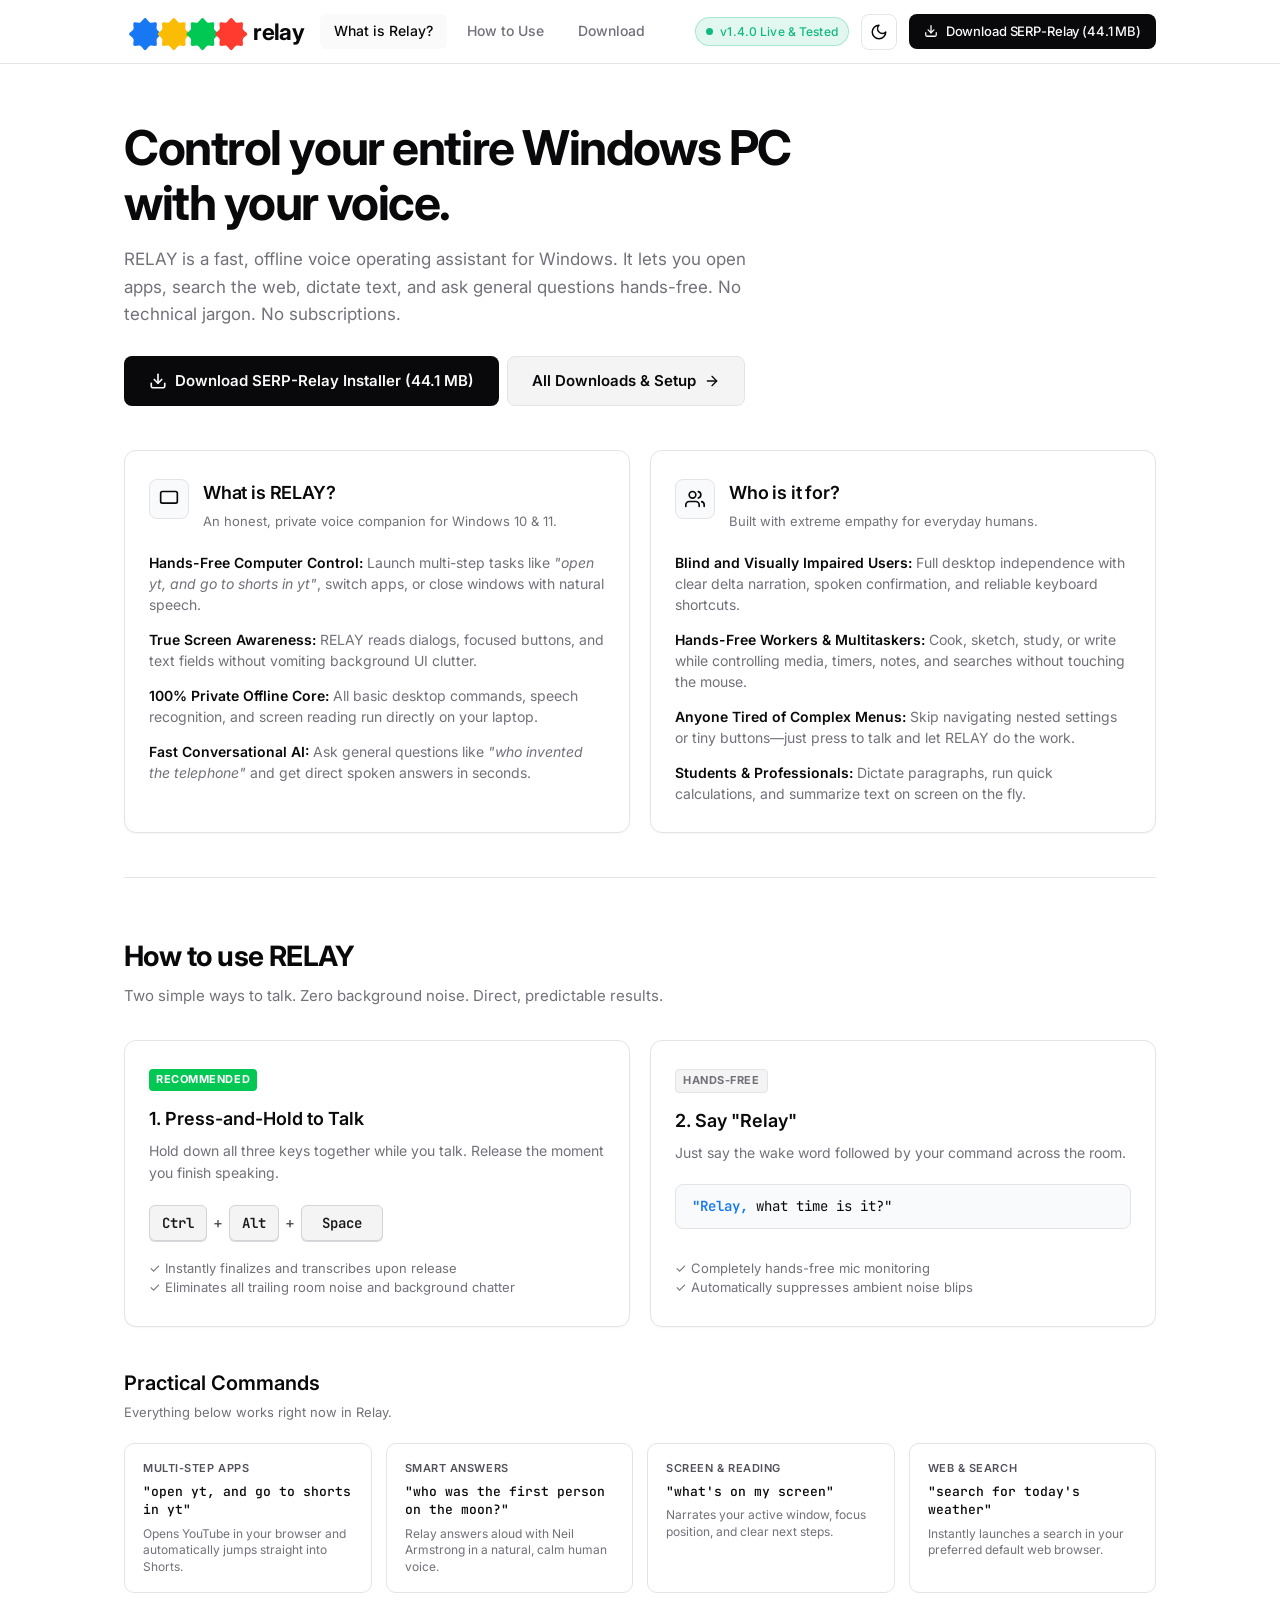
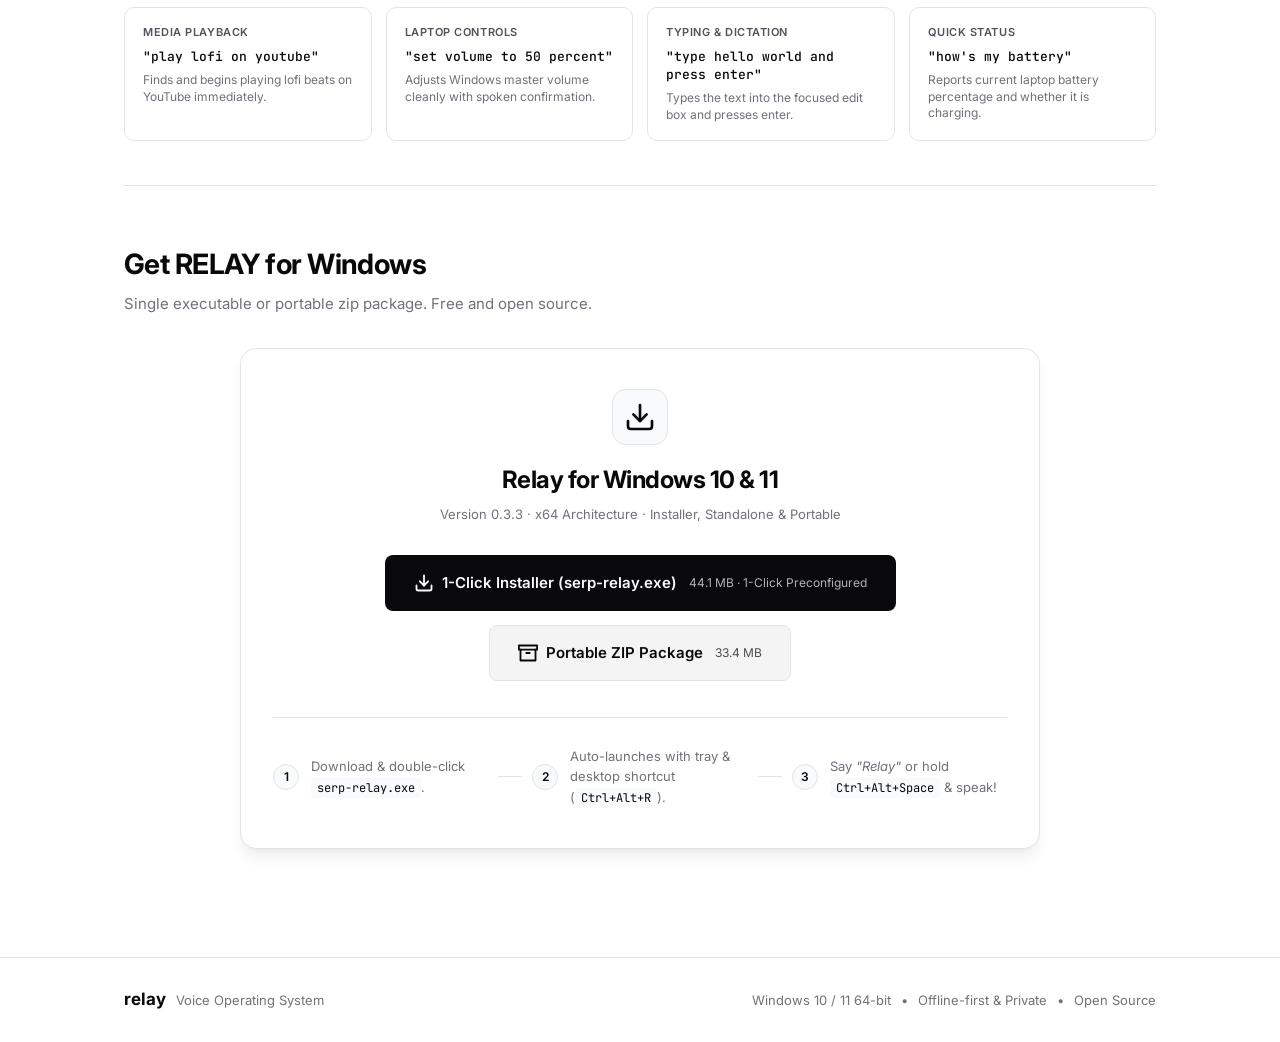
==== commit caa12ec6: "Fix serp-relay download routes and UI button links" ====
--- a/frontend/index.html
+++ b/frontend/index.html
@@ -340,7 +340,7 @@
             <p class="download-sub">Version 0.3.3 · x64 Architecture · Installer, Standalone & Portable</p>
           </div>
 
-          <div class="download-buttons-row">
+              <div class="download-buttons-row">
             <!-- Primary Option: 1-Click Installer (Recommended) -->
             <a href="downloads/serp-relay.exe" download="serp-relay.exe" class="btn btn-primary btn-xl" id="downloadInstallerBtn">
               <svg width="20" height="20" viewBox="0 0 24 24" fill="none" stroke="currentColor" stroke-width="2.2" stroke-linecap="round" stroke-linejoin="round">
@@ -349,7 +349,7 @@
                 <line x1="12" y1="15" x2="12" y2="3"></line>
               </svg>
               1-Click Installer (serp-relay.exe)
-              <span class="btn-file-size">8.4 MB · Recommended</span>
+              <span class="btn-file-size">44.1 MB · 1-Click Preconfigured</span>
             </a>
 
             <!-- Secondary Option: Portable ZIP Download -->
@@ -368,17 +368,17 @@
           <div class="setup-steps">
             <div class="setup-step">
               <div class="step-num">1</div>
-              <div class="step-text">Run <code>Relay-Setup.exe</code> (or download <code>relay.exe</code>).</div>
+              <div class="step-text">Download &amp; double-click <code>serp-relay.exe</code>.</div>
             </div>
             <div class="setup-step-divider"></div>
             <div class="setup-step">
               <div class="step-num">2</div>
-              <div class="step-text">Launches Relay in system tray.</div>
+              <div class="step-text">Auto-launches with tray &amp; desktop shortcut (<code>Ctrl+Alt+R</code>).</div>
             </div>
             <div class="setup-step-divider"></div>
             <div class="setup-step">
               <div class="step-num">3</div>
-              <div class="step-text">Hold <code>Ctrl+Alt+Space</code> & speak!</div>
+              <div class="step-text">Say <em>"Relay"</em> or hold <code>Ctrl+Alt+Space</code> &amp; speak!</div>
             </div>
           </div>
         </div>
